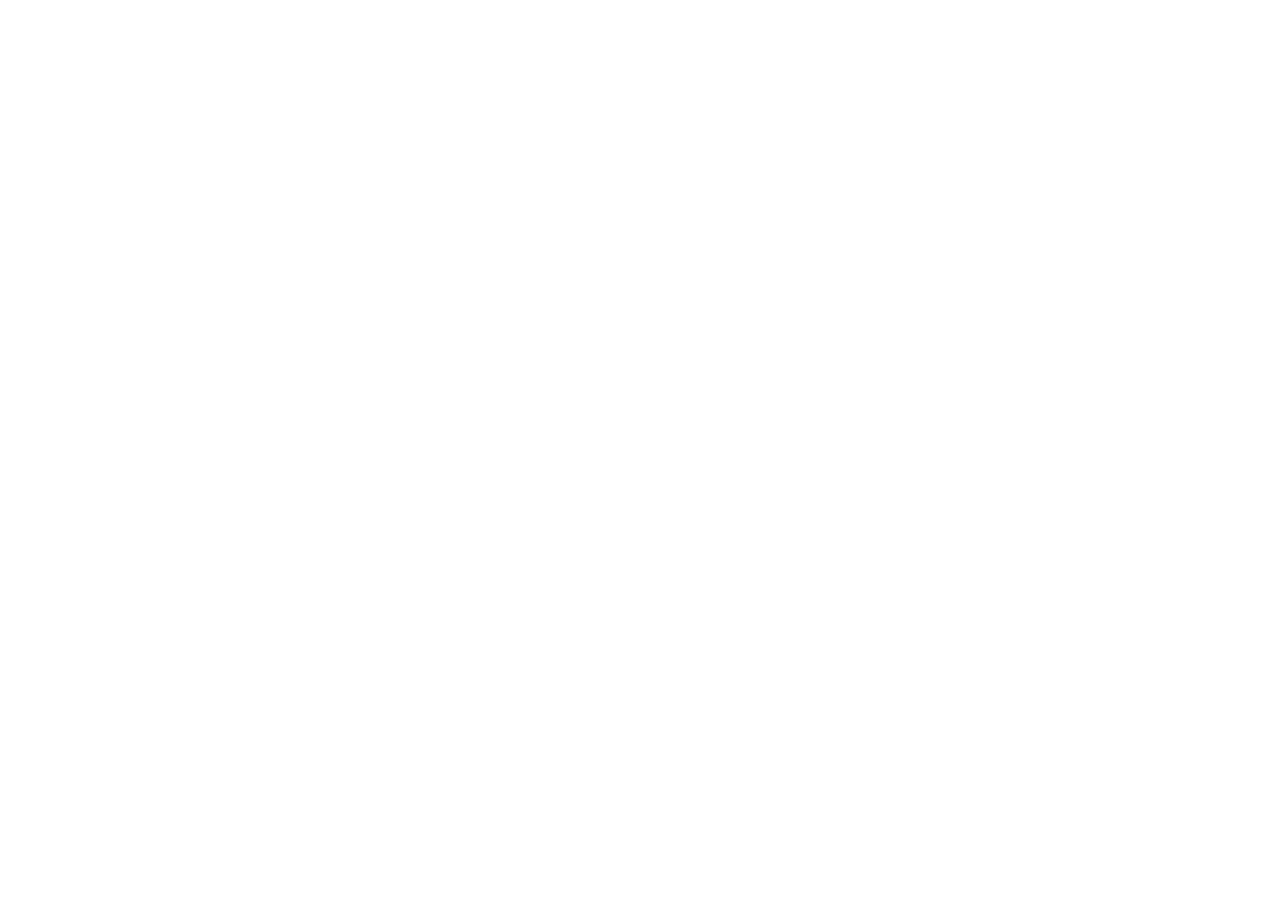
==== Author.html @ 97493639 "version-1st" ====
<!DOCTYPE html>
<html lang="en">
<head>
  <meta charset="UTF-8">
  <meta http-equiv="X-UA-Compatible" content="IE=edge">
  <meta name="viewport" content="width=device-width, initial-scale=1.0">
  <title>katen-Author</title>
  <link rel="icon" href="img/favicon-48x48.png">
  <!-- font awesome css -->
     <link rel="stylesheet" href="css/fontawesome.min.css">
  <!-- bootstrap css -->
     <link rel="stylesheet" href="css/bootstrap.min.css">
  <!-- main css-->
     <link rel="stylesheet" href="css/style.min.css">
</head>
<body>

  <!-- jquery js -->
     <script src="js/jquery-1.12.4.min.js"></script>
  <!-- bootstrap js -->
     <script src="js/bootstrap.bundle.min.js"></script>
  <!-- main js -->
     <script src="js/app.js"></script>
</body>
</html>
---- css/style.min.css ----
h1,h2,h3,h4,h5,h6,p,small,ol,ul,button{padding:0;margin:0}a{text-decoration:none}ul,ol{list-style-type:none}img{max-width:100%}/*# sourceMappingURL=style.min.css.map */
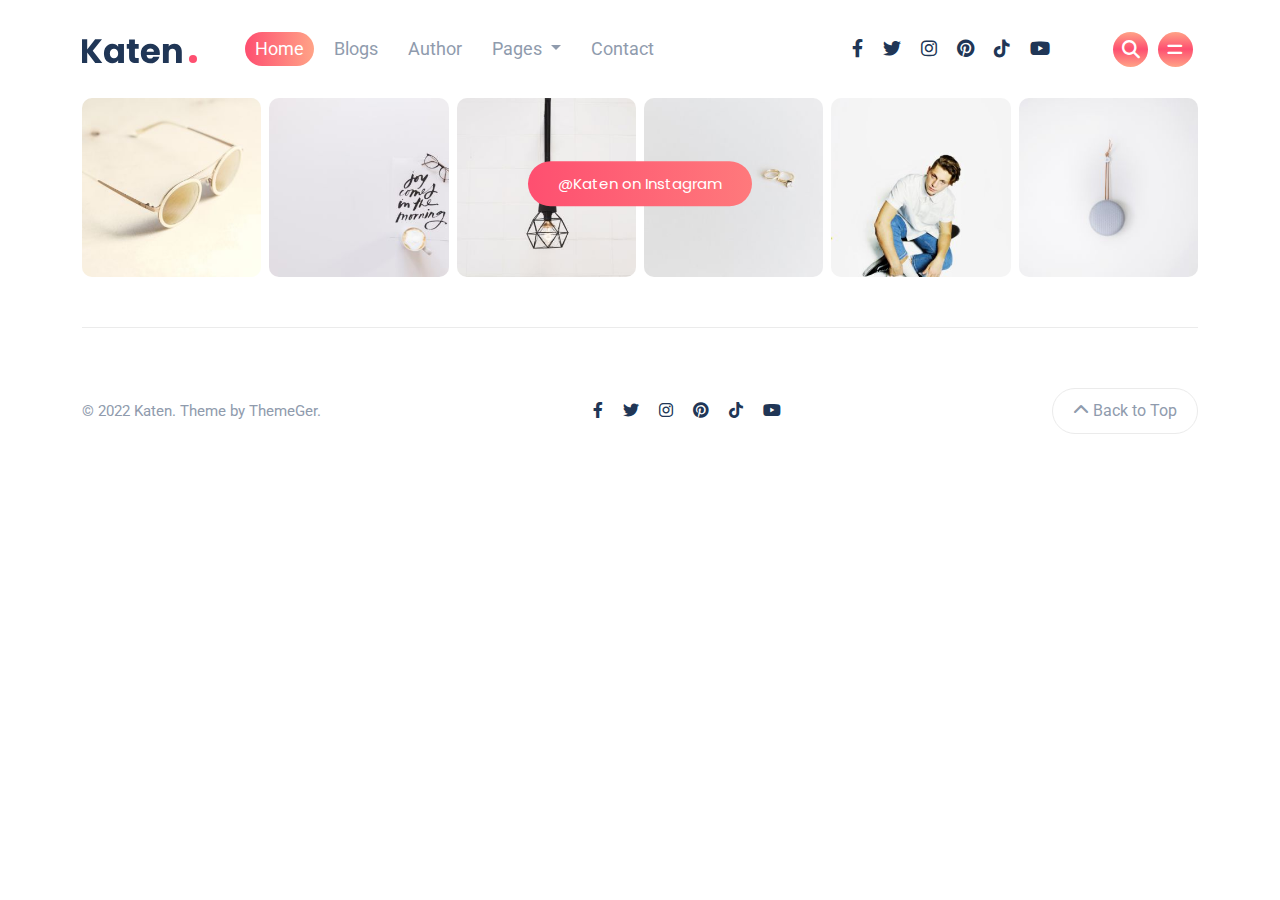
==== commit 30dce5a2: "nav" ====
--- a/Author.html
+++ b/Author.html
@@ -10,15 +10,226 @@
      <link rel="stylesheet" href="css/fontawesome.min.css">
   <!-- bootstrap css -->
      <link rel="stylesheet" href="css/bootstrap.min.css">
+     <!-- silck css -->
+     <link rel="stylesheet" href="css/slick.css">
   <!-- main css-->
      <link rel="stylesheet" href="css/style.min.css">
 </head>
 <body>
+   <!-- nav section start -->
+   <nav class="navbar navbar-expand-lg py-lg-4" id="nav">
+      <div class="container">
+        <a class="navbar-brand" href="index.html"><img src="img/logo.svg" alt=""></a>
+        <div class="collapse navbar-collapse d-lg-flex justify-content-lg-between align-items-center" id="MY_nav">
+          <div class=" d-lg-block d-none">
+            <ul class="navbar-nav px-4">
+               <li class="nav-item">
+                 <a class="nav-link active" aria-current="page" href="index.html">Home</a>
+               </li>
+               <li class="nav-item">
+                 <a class="nav-link" href="Post_Archive.html">Blogs</a>
+               </li>
+               <li class="nav-item">
+                 <a class="nav-link" href="Author.html">Author</a>
+               </li>
+               <li class="nav-item dropdown">
+                 <a class="nav-link dropdown-toggle" href="#" role="button" data-bs-toggle="dropdown" aria-expanded="false">
+                   Pages
+                 </a>
+                 <ul class="dropdown-menu">
+                   <li><a class="dropdown-item" href="Error.html">404-page</a></li>
+                   <li><a class="dropdown-item" href="Post_Details.html">blog-details</a></li>
+                 </ul>
+               </li>
+               <li class="nav-item">
+                  <a class="nav-link" href="Contact.html">Contact</a>
+                </li>
+             </ul>
+          </div>
+          <div class="social_icon d-lg-block d-none">
+            <ul class="navbar-nav">
+               <li class="nav-item">
+                 <a class="nav-link" aria-current="page" href="#"><i class="fa-brands fa-facebook-f"></i></a>
+               </li>
+                <li class="nav-item">
+                  <a class="nav-link" aria-current="page" href="#"><i class="fa-brands fa-twitter"></i></a>
+                </li>
+                <li class="nav-item">
+                  <a class="nav-link" aria-current="page" href="#"><i class="fa-brands fa-instagram"></i></a>
+                </li>
+                <li class="nav-item">
+                  <a class="nav-link" aria-current="page" href="#"><i class="fa-brands fa-pinterest"></i></a>
+                </li>
+                <li class="nav-item">
+                  <a class="nav-link" aria-current="page" href="#"><i class="fa-brands fa-tiktok"></i></a>
+                </li>
+                <li class="nav-item">
+                  <a class="nav-link" aria-current="page" href="#"><i class="fa-brands fa-youtube"></i></a>
+                </li>
+             </ul>
+          </div>
+        </div>
+        <div class="navbar-nav nav_last ms-5">
+         <ul class="d-flex">
+            <li class="nav-item">
+              <button id="search_btn">
+                <i class="fa-solid fa-magnifying-glass"></i>
+              </button>
+              <div id="Search" class="Search h-100">
+                <div class="position-relative d-flex flex-wrap justify-content-center align-items-lg-center h-100">
+                  <div class="Search_bar">
+                    <h4 class="text-center">Press ESC to close</h4>
+                    <form action="#" class="row">
+                      <input type="search" class="col-sm-10" placeholder="Search and press enter ..." />
+                      <button type="submit" class="col-sm-2">
+                        <i class="fa-solid fa-magnifying-glass"></i>
+                      </button>
+                    </form>
+                  </div>
+                  <div class="cancel_btn position-absolute">
+                    <button id="search_cancel_btn"><i class="fa-solid fa-xmark"></i></button>
+                  </div>
+                </div>
+              </div>
+            </li>
+            <li class="nav-item">
+               <button id="nav_btn"><i class="fa-solid fa-equals"></i>
+              </button>
+            </li>
+          </ul>
+        </div>
+      </div>
+    </nav>
+    <div class="side_nav" id="side_nav">
+      <div class="btn_container">
+        <div class="btn">
+          <button id="cancel_btn">
+            <i class="fa-solid fa-xmark"></i>
+          </button>
+        </div>
+      </div>
+      <div class="img">
+        <img src="img/logo.svg" alt="">
+      </div>
+      <div class="side_menu">
+        <ul class="navbar-nav list-group list-group-flush">
+          <li class="list-group-item nav-item">
+            <a class="nav-link active" aria-current="page" href="index.html">Home</a>
+          </li>
+          <li class="list-group-item nav-item">
+            <a class="nav-link" href="Post_Archive.html">Blogs</a>
+          </li>
+          <li class="list-group-item nav-item">
+            <a class="nav-link" href="Author.html">Author</a>
+          </li>
+          <li class="list-group-item nav-item" >
+            <a class="nav-link  dropdown-toggle" href="#">
+              Pages
+            </a>
+            <ul class="list-group list-group-flush innar_menu">
+              <li class="list-group-item"><a href="Error.html">404-page</a></li>
+              <li class="list-group-item"><a href="Post_Details.html">blog-details</a></li>
+            </ul>
+          </li>
+          <li class="list-group-item nav-item">
+             <a class="nav-link" href="Contact.html">Contact</a>
+           </li>
+           <li class="list-group-item">
+          </li>
+        </ul>
+      </div>
+      <div class="social_icon">
+        <ul class="d-flex">
+           <li>
+             <a href="#"><i class="fa-brands fa-facebook-f"></i></a>
+           </li>
+            <li>
+              <a href="#"><i class="fa-brands fa-twitter"></i></a>
+            </li>
+            <li>
+              <a href="#"><i class="fa-brands fa-instagram"></i></a>
+            </li>
+            <li>
+              <a href="#"><i class="fa-brands fa-pinterest"></i></a>
+            </li>
+            <li>
+              <a href="#"><i class="fa-brands fa-tiktok"></i></a>
+            </li>
+            <li>
+              <a href="#"><i class="fa-brands fa-youtube"></i></a>
+            </li>
+         </ul>
+      </div>
+    </div> 
+     <!-- nav section end  -->
+
+
+
+
+     <!-- footer section start -->
+     <footer class="container">
+      <div class="footer_imgs">
+        <div class="row g-2">
+          <div class="col-md-2 col-sm-4 col-6 imgs">
+            <img src="img/footer-img-1.jpg" alt="">
+          </div>
+          <div class="col-md-2 col-sm-4 col-6 imgs">
+            <img src="img/footer-img-2.jpg" alt="">
+          </div>
+          <div class="col-md-2 col-sm-4 col-6 imgs">
+            <img src="img/footer-img-3.jpg" alt="">
+          </div>
+          <div class="col-md-2 col-sm-4 col-6 imgs">
+            <img src="img/footer-img-4.jpg" alt="">
+          </div>
+          <div class="col-md-2 col-sm-4 col-6 imgs">
+            <img src="img/footer-img-5.jpg" alt="">
+          </div>
+          <div class="col-md-2 col-sm-4 col-6 imgs">
+            <img src="img/footer-img-6.jpg" alt="">
+          </div>
+        </div>
+        <div class="footer_text">
+          <a href="#">@Katen on Instagram</a>
+        </div>
+      </div>
+      <div class="last_footer">
+        <div class="d-flex flex-wrap justify-content-between align-items-center">
+          <p>© 2022 Katen. Theme by ThemeGer.</p>
+          <ul class="d-flex social_icon">
+            <li>
+              <a href="#"><i class="fa-brands fa-facebook-f"></i></a>
+            </li>
+             <li>
+               <a href="#"><i class="fa-brands fa-twitter"></i></a>
+             </li>
+             <li>
+               <a href="#"><i class="fa-brands fa-instagram"></i></a>
+             </li>
+             <li>
+               <a href="#"><i class="fa-brands fa-pinterest"></i></a>
+             </li>
+             <li>
+               <a href="#"><i class="fa-brands fa-tiktok"></i></a>
+             </li>
+             <li>
+               <a href="#"><i class="fa-brands fa-youtube"></i></a>
+             </li>
+          </ul>
+          <button id="back_to_top">
+            <i class="fa-solid fa-chevron-up"></i>  Back to Top
+          </button>
+        </div>
+      </div>
+    </footer> 
+ <!-- footer section end  -->
 
   <!-- jquery js -->
      <script src="js/jquery-1.12.4.min.js"></script>
   <!-- bootstrap js -->
      <script src="js/bootstrap.bundle.min.js"></script>
+     <!-- slick js -->
+     <script src="js/slick.min.js"></script>
   <!-- main js -->
      <script src="js/app.js"></script>
 </body>
--- a/css/style.min.css
+++ b/css/style.min.css
@@ -1 +1 @@
-h1,h2,h3,h4,h5,h6,p,small,ol,ul,button{padding:0;margin:0}a{text-decoration:none}ul,ol{list-style-type:none}img{max-width:100%}/*# sourceMappingURL=style.min.css.map */+@import"https://fonts.googleapis.com/css2?family=Poppins:wght@400;700&family=Roboto&display=swap";#side_sec .side_sec-5 .card_container .my_card .main_img .title .link,#latest_posts .post_container .my_card .main_img .title .link,#inspiration .inspiration_slider .inner .img .text .link,#trending .trending_container .my_card .main_img .title .link,#editor .editor_container .my_card .main_img .title .link,#banner .side_inner .btns button.active,#banner .side_inner .btns button,#banner .inner .img .text .link,footer .footer_imgs .footer_text a{color:#fff;font-family:"Poppins",sans-serif;font-size:15px;display:inline-block;line-height:25.5px;border-radius:50px;padding:10px 30px;background:-webkit-gradient(linear, left top, right top, from(#fe4f70), to(#ffa387));background:linear-gradient(to right, #fe4f70 0%, #ffa387 100%);background-size:200% auto;text-align:center;width:-webkit-fit-content;width:-moz-fit-content;width:fit-content;-webkit-transition:.5s;transition:.5s}#side_sec .side_sec-5 .card_container .my_card .main_img .title .link:hover,#latest_posts .post_container .my_card .main_img .title .link:hover,#inspiration .inspiration_slider .inner .img .text .link:hover,#trending .trending_container .my_card .main_img .title .link:hover,#editor .editor_container .my_card .main_img .title .link:hover,#banner .side_inner .btns button:hover,#banner .inner .img .text .link:hover,footer .footer_imgs .footer_text a:hover{background-size:100% auto}#side_sec .side_sec-5 .card_container .my_card h2 a,#side_sec .side_sec-5 .card_container .my_card .info .aythor a,#side_sec .side_sec-3 ul li p a,#side_sec .side_sec-2 .blog_info .blog_container .text h3,#side_sec .side_sec-1 .social_icon ul li a,#latest_posts .post_container .btn,#latest_posts .post_container .my_card .icons i,#latest_posts .post_container .my_card h2 a,#latest_posts .post_container .my_card .info .aythor a,#inspiration .inspiration_slider .inner .img .text p a,#inspiration .inspiration_slider .inner .img .text .main a,#trending .trending_container .blog_info .blog_container .text h3,#trending .trending_container .my_card h2 a,#trending .trending_container .my_card .info .aythor a,#editor .editor_container .blog_info .blog_container .text h3,#editor .editor_container .my_card h2 a,#editor .editor_container .my_card .info .aythor a,#banner .side_inner .blog_info .blog_container .text h3,#banner .inner .img .text p a,#banner .inner .img .text .main a,footer .last_footer button,footer .last_footer .social_icon li a{-webkit-transition:.5s;transition:.5s}#side_sec .side_sec-5 .card_container .my_card h2 a:hover,#side_sec .side_sec-5 .card_container .my_card .info .aythor a:hover,#side_sec .side_sec-3 ul li p a:hover,#side_sec .side_sec-2 .blog_info .blog_container .text h3:hover,#side_sec .side_sec-1 .social_icon ul li a:hover,#latest_posts .post_container .btn:hover,#latest_posts .post_container .my_card .icons i:hover,#latest_posts .post_container .my_card h2 a:hover,#latest_posts .post_container .my_card .info .aythor a:hover,#inspiration .inspiration_slider .inner .img .text p a:hover,#inspiration .inspiration_slider .inner .img .text .main a:hover,#trending .trending_container .blog_info .blog_container .text h3:hover,#trending .trending_container .my_card h2 a:hover,#trending .trending_container .my_card .info .aythor a:hover,#editor .editor_container .blog_info .blog_container .text h3:hover,#editor .editor_container .my_card h2 a:hover,#editor .editor_container .my_card .info .aythor a:hover,#banner .side_inner .blog_info .blog_container .text h3:hover,#banner .inner .img .text p a:hover,#banner .inner .img .text .main a:hover,footer .last_footer button:hover,footer .last_footer .social_icon li a:hover{color:#fe4f70}#side_sec .side_sec-5 .card_container .my_card .main_img .img_container,#side_sec .side_sec-2 .blog_info .blog_container .img,#latest_posts .post_container .my_card .main_img .img_container,#inspiration .inspiration_slider .inner .img,#trending .trending_container .blog_info .blog_container .img,#trending .trending_container .my_card .main_img .img_container,#editor .editor_container .blog_info .blog_container .img,#editor .editor_container .my_card .main_img .img_container,#banner .side_inner .blog_info .blog_container .img,#banner .inner .img{overflow:hidden;-webkit-transition:.5s;transition:.5s}#side_sec .side_sec-5 .card_container .my_card .main_img .img_container:hover img,#side_sec .side_sec-2 .blog_info .blog_container .img:hover img,#latest_posts .post_container .my_card .main_img .img_container:hover img,#inspiration .inspiration_slider .inner .img:hover img,#trending .trending_container .blog_info .blog_container .img:hover img,#trending .trending_container .my_card .main_img .img_container:hover img,#editor .editor_container .blog_info .blog_container .img:hover img,#editor .editor_container .my_card .main_img .img_container:hover img,#banner .side_inner .blog_info .blog_container .img:hover img,#banner .inner .img:hover img{-webkit-transform:scale(1.1);transform:scale(1.1);-webkit-transition:.5s;transition:.5s}#side_sec .side_sec-6 .header h3,#side_sec .side_sec-5 .header h3,#side_sec .side_sec-4 .header h3,#side_sec .side_sec-3 .header h3,#side_sec .side_sec-2 .header h3{display:inline-block;padding-bottom:3px;margin-bottom:30px;font-weight:700;font-size:20px;line-height:28px;position:relative}#side_sec .side_sec-6 .header h3::before,#side_sec .side_sec-5 .header h3::before,#side_sec .side_sec-4 .header h3::before,#side_sec .side_sec-3 .header h3::before,#side_sec .side_sec-2 .header h3::before{content:"";position:absolute;bottom:0;right:0;left:0;width:33.33%;background:#fe4f70;height:2px}#side_sec .side_sec-6 .header h3::before,#side_sec .side_sec-5 .header h3::before,#side_sec .side_sec-4 .header h3::before,#side_sec .side_sec-3 .header h3::before,#side_sec .side_sec-2 .header h3::before{left:50%;-webkit-transform:translateX(-50%);transform:translateX(-50%)}h1,h2,h3,h4,h5,h6,p,small,ol,ul,button{padding:0;margin:0}body{font-family:"Roboto",sans-serif}h1,h2,h3,h4,h5,h6,a{font-family:"Poppins",sans-serif;color:#203656}a{display:inline-block}button{border:none;background:none}a{text-decoration:none}ul,ol{list-style-type:none}img{max-width:100%}.border_box{border:1px solid #ebebeb;border-radius:10px;padding:20px}nav.nav_active{position:fixed;top:0;left:0;right:0;background:#fff;border-bottom:1px solid #ebebeb;z-index:3;-webkit-animation-name:menufix;animation-name:menufix;-webkit-animation-duration:1s;animation-duration:1s}@-webkit-keyframes menufix{from{top:-100px}to{top:0}}@keyframes menufix{from{top:-100px}to{top:0}}nav #MY_nav ul li a{color:#8f9bad;font-size:18px;line-height:30px;padding:2px 10px;margin:0 5px;font-family:"Roboto",sans-serif;-webkit-transition:.5s;transition:.5s}nav #MY_nav ul li a:hover{color:#203656}nav #MY_nav ul li a.active{color:#fff;background:-webkit-gradient(linear, left top, right top, from(#fe4f70), to(#ffa387));background:linear-gradient(to right, #fe4f70 0%, #ffa387 100%);border-radius:20px}nav #MY_nav .social_icon ul li a{color:#203656;padding:0;margin:10px;-webkit-transition:.5s;transition:.5s}nav #MY_nav .social_icon ul li a:hover{color:#fe4f70}nav .nav_last ul li button i{color:#fff;background:-webkit-gradient(linear, left bottom, left top, from(#ffa387), color-stop(51%, #fe4f70), to(#ffa387));background:linear-gradient(to top, #ffa387 0%, #fe4f70 51%, #ffa387 100%);font-size:18px;margin:0 5px;width:35px;height:35px;border-radius:50%;text-align:center;line-height:35px;-webkit-transition:5s;transition:5s}nav .nav_last ul li button i:hover{background:-webkit-gradient(linear, left bottom, left top, from(#fe4f70), color-stop(51%, #ffa387), to(#fe4f70));background:linear-gradient(to top, #fe4f70 0%, #ffa387 51%, #fe4f70 100%)}nav .nav_last ul li #Search{z-index:0;-webkit-transform:scale(0);transform:scale(0);position:fixed;inset:0;background:#fff}nav .nav_last ul li #Search.active{z-index:9;-webkit-transition:.3s;transition:.3s;-webkit-transform:scale(1);transform:scale(1)}nav .nav_last ul li #Search .Search_bar{width:40%}nav .nav_last ul li #Search .Search_bar h4{font-weight:700;font-size:28px;line-height:39.2px;margin-bottom:15px}nav .nav_last ul li #Search .Search_bar form input{color:#8f9bad;border:1px solid #ebebeb;border-radius:50px;padding:8px 24px;font-size:15px}nav .nav_last ul li #Search .Search_bar form input:focus{outline:0;border-color:#fe4f70}nav .nav_last ul li #Search .Search_bar form button i{height:100%;line-height:100%;border-radius:50px;padding:10px 30px;margin:0;background:-webkit-gradient(linear, left top, right top, from(#fe4f70), to(#ffa387));background:linear-gradient(to right, #fe4f70 0%, #ffa387 100%);background-size:200% auto;text-align:center;width:-webkit-fit-content;width:-moz-fit-content;width:fit-content;-webkit-transition:.5s;transition:.5s}nav .nav_last ul li #Search .Search_bar form button i:hover{background-size:100% auto}nav .nav_last ul li #Search .cancel_btn{top:15px;right:15px}nav .nav_last ul li #Search .cancel_btn #search_cancel_btn i{color:#142030;background:none;font-size:20px}.side_nav{z-index:4;overflow-y:scroll;position:fixed;width:30vw;right:0;top:0;bottom:0;background:#fff;border-left:1px solid #ebebeb;padding:30px;margin-right:-100px;-webkit-transform:scale(0);transform:scale(0);-webkit-transform-origin:right;transform-origin:right;opacity:0;visibility:hidden}.side_nav.active{margin-right:0;-webkit-transform:scale(1);transform:scale(1);opacity:1;visibility:visible}.side_nav .btn_container{position:relative}.side_nav .btn_container .btn{position:absolute;right:0;top:0}.side_nav .img,.side_nav ul{padding-top:60px}.side_nav .side_menu ul li{-webkit-transition:.5s;transition:.5s}.side_nav .side_menu ul li .innar_menu{padding-top:0;-webkit-transform:scale(0);transform:scale(0);-webkit-transform-origin:top left;transform-origin:top left;height:0;-webkit-transition:.5s;transition:.5s}.side_nav .side_menu ul li:hover .innar_menu{height:100%;-webkit-transform:scale(1);transform:scale(1)}.side_nav ul{padding-top:70px}.side_nav ul li a{color:#203656;padding-right:10px;-webkit-transition:.5s;transition:.5s}.side_nav ul li a:hover{color:#fe4f70}footer .footer_imgs{margin-bottom:50px;position:relative}footer .footer_imgs img{width:100%;border-radius:10px}footer .footer_imgs .footer_text{position:absolute;top:50%;-webkit-transform:translateY(-50%) translateX(-50%);transform:translateY(-50%) translateX(-50%);left:50%}footer .last_footer{border-top:1px solid #ebebeb;padding-top:30px}footer .last_footer .social_icon,footer .last_footer p,footer .last_footer button{margin:30px 0}footer .last_footer p{color:#8f9bad;font-size:15px;line-height:25.5px}footer .last_footer .social_icon li{padding:0 10px}footer .last_footer .social_icon li a{color:#203656}footer .last_footer button{color:#8f9bad;border:1px solid #ebebeb;padding:10px 20px;border-radius:50px}footer .last_footer button:hover{border-color:#fe4f70}#banner .inner{border-radius:10px;-webkit-box-shadow:0 8px 20px rgba(32,54,86,.3);box-shadow:0 8px 20px rgba(32,54,86,.3)}#banner .inner .img{position:relative;border-radius:10px}#banner .inner .img::after{content:"";position:absolute;inset:0;background:#203656;opacity:.6}#banner .inner .img img{width:100%;height:100%;-webkit-transition:.5s;transition:.5s}#banner .inner .img .text{position:absolute;left:30px;bottom:30px;z-index:2}#banner .inner .img .text .link{padding:2px 7px;font-size:13px;margin-bottom:20px}#banner .inner .img .text .main a{color:#fff;font-size:32px;line-height:44.8px;font-weight:700;margin-bottom:30px}#banner .inner .img .text p{margin-bottom:15px}#banner .inner .img .text p a,#banner .inner .img .text p span{color:#fff;opacity:60%;font-family:"Poppins",sans-serif;font-size:14px;line-height:23.8px}#banner .inner .img .text p a{padding-right:15px;position:relative}#banner .inner .img .text p a::after{content:"";position:absolute;right:-5px;top:50%;-webkit-transform:translateY(-50%);transform:translateY(-50%);background:rgba(255,255,255,.6);height:5px;width:5px;border-radius:50%}#banner .inner .img .text p span{padding-left:15px}#banner .side_inner .btns{padding-bottom:20px}#banner .side_inner .btns button{background:none;color:#8f9bad;border:1px solid #ebebeb;margin:0 5px}#banner .side_inner .btns button.active{border:none;-webkit-transition:.5s;transition:.5s}#banner .side_inner .blog_info .blog_container{padding:15px 0}#banner .side_inner .blog_info .blog_container .img{border-radius:50%}#banner .side_inner .blog_info .blog_container .img img{width:100%;height:100%;cursor:pointer}#banner .side_inner .blog_info .blog_container .text{border-bottom:1px solid #ebebeb;padding:0 10px}#banner .side_inner .blog_info .blog_container .text h3{font-size:15px;font-weight:700;line-height:21px;cursor:pointer}#banner .side_inner .blog_info .blog_container .text p{color:#8f9bad;font-size:14px;line-height:23.8px;padding:5px 0}#banner .side_inner .blog_info .blog_container:last-child .text{border:none}#editor{padding:50px 0}#editor .header h3{display:inline-block;padding-bottom:3px;margin-bottom:30px;font-weight:700;font-size:24px;line-height:33.6px;position:relative}#editor .header h3::before{content:"";position:absolute;bottom:0;right:0;left:0;width:33.33%;background:#fe4f70;height:2px}#editor .editor_container .my_card{padding-right:30px}#editor .editor_container .my_card .main_img{border-radius:10px;position:relative}#editor .editor_container .my_card .main_img .img_container{border-radius:10px}#editor .editor_container .my_card .main_img .img_container img{cursor:pointer;border-radius:10px;width:100%;height:100%}#editor .editor_container .my_card .main_img .title{position:absolute;top:15px;left:15px}#editor .editor_container .my_card .main_img .title .link{padding:0 5px;font-size:13px}#editor .editor_container .my_card .main_img .icon{position:absolute;right:15px;bottom:0;-webkit-transform:translateY(50%);transform:translateY(50%)}#editor .editor_container .my_card .main_img .icon i{z-index:2;color:#fff;background:-webkit-gradient(linear, left top, right top, from(#fe4f70), to(#ffa387));background:linear-gradient(to right, #fe4f70 0%, #ffa387 100%);text-align:center;width:50px;height:50px;line-height:50px;border-radius:50%}#editor .editor_container .my_card .info{padding-top:20px;display:-webkit-box;display:-ms-flexbox;display:flex;-ms-flex-wrap:wrap;flex-wrap:wrap;-webkit-box-align:center;-ms-flex-align:center;align-items:center}#editor .editor_container .my_card .info .img{width:35px;height:35px}#editor .editor_container .my_card .info .img img{width:100%;height:100%;border-radius:50%}#editor .editor_container .my_card .info .aythor a,#editor .editor_container .my_card .info .date{color:#8f9bad;font-family:"Poppins",sans-serif;font-size:14px;line-height:23.8px}#editor .editor_container .my_card .info .aythor a{padding:0 10px;position:relative}#editor .editor_container .my_card .info .aythor a::after{content:"";position:absolute;right:-5px;top:50%;-webkit-transform:translateY(-50%);transform:translateY(-50%);background:#fe4f70;height:4px;width:4px;border-radius:50%}#editor .editor_container .my_card .info .date{padding-left:15px}#editor .editor_container .my_card h2{padding-top:15px}#editor .editor_container .my_card h2 a{font-size:20px;line-height:28px;font-weight:700}#editor .editor_container .my_card p{padding-top:15px;color:#8f9bad;font-size:15px;line-height:25.5px}#editor .editor_container .blog_info .blog_container{padding:15px 0}#editor .editor_container .blog_info .blog_container .img{border-radius:10px}#editor .editor_container .blog_info .blog_container .img img{width:100%;height:100%;cursor:pointer}#editor .editor_container .blog_info .blog_container .text{border-bottom:1px solid #ebebeb;padding:0 10px}#editor .editor_container .blog_info .blog_container .text h3{font-size:15px;font-weight:700;line-height:21px;cursor:pointer}#editor .editor_container .blog_info .blog_container .text p{color:#8f9bad;font-size:14px;line-height:23.8px;padding:5px 0}#editor .editor_container .blog_info .blog_container:last-child .text{border:none}#editor .ad_img{padding-top:50px;width:100%}#trending{padding-bottom:60px}#trending .header h3{display:inline-block;padding-bottom:3px;margin-bottom:30px;font-weight:700;font-size:24px;line-height:33.6px;position:relative}#trending .header h3::before{content:"";position:absolute;bottom:0;right:0;left:0;width:33.33%;background:#fe4f70;height:2px}#trending .trending_container .my_card{padding-right:30px;padding-right:0}#trending .trending_container .my_card .main_img{border-radius:10px;position:relative}#trending .trending_container .my_card .main_img .img_container{border-radius:10px}#trending .trending_container .my_card .main_img .img_container img{cursor:pointer;border-radius:10px;width:100%;height:100%}#trending .trending_container .my_card .main_img .title{position:absolute;top:15px;left:15px}#trending .trending_container .my_card .main_img .title .link{padding:0 5px;font-size:13px}#trending .trending_container .my_card .main_img .icon{position:absolute;right:15px;bottom:0;-webkit-transform:translateY(50%);transform:translateY(50%)}#trending .trending_container .my_card .main_img .icon i{z-index:2;color:#fff;background:-webkit-gradient(linear, left top, right top, from(#fe4f70), to(#ffa387));background:linear-gradient(to right, #fe4f70 0%, #ffa387 100%);text-align:center;width:50px;height:50px;line-height:50px;border-radius:50%}#trending .trending_container .my_card .info{padding-top:20px;display:-webkit-box;display:-ms-flexbox;display:flex;-ms-flex-wrap:wrap;flex-wrap:wrap;-webkit-box-align:center;-ms-flex-align:center;align-items:center}#trending .trending_container .my_card .info .img{width:35px;height:35px}#trending .trending_container .my_card .info .img img{width:100%;height:100%;border-radius:50%}#trending .trending_container .my_card .info .aythor a,#trending .trending_container .my_card .info .date{color:#8f9bad;font-family:"Poppins",sans-serif;font-size:14px;line-height:23.8px}#trending .trending_container .my_card .info .aythor a{padding:0 10px;position:relative}#trending .trending_container .my_card .info .aythor a::after{content:"";position:absolute;right:-5px;top:50%;-webkit-transform:translateY(-50%);transform:translateY(-50%);background:#fe4f70;height:4px;width:4px;border-radius:50%}#trending .trending_container .my_card .info .date{padding-left:15px}#trending .trending_container .my_card h2{padding-top:15px}#trending .trending_container .my_card h2 a{font-size:20px;line-height:28px;font-weight:700}#trending .trending_container .my_card p{padding-top:15px;color:#8f9bad;font-size:15px;line-height:25.5px}#trending .trending_container .blog_info .blog_container{padding:15px 0;margin-top:20px;border-top:1px solid #ebebeb}#trending .trending_container .blog_info .blog_container .img{border-radius:10px}#trending .trending_container .blog_info .blog_container .img img{width:100%;height:100%;cursor:pointer}#trending .trending_container .blog_info .blog_container .text{border-bottom:1px solid #ebebeb;padding:0 10px}#trending .trending_container .blog_info .blog_container .text h3{font-size:15px;font-weight:700;line-height:21px;cursor:pointer}#trending .trending_container .blog_info .blog_container .text p{color:#8f9bad;font-size:14px;line-height:23.8px;padding:5px 0}#trending .trending_container .blog_info .blog_container:last-child .text{border:none}#trending .trending_container .blog_info .blog_container .text{border:none}#inspiration .header h3{display:inline-block;padding-bottom:3px;margin-bottom:30px;font-weight:700;font-size:24px;line-height:33.6px;position:relative}#inspiration .header h3::before{content:"";position:absolute;bottom:0;right:0;left:0;width:33.33%;background:#fe4f70;height:2px}#inspiration .inspiration_slider .blog_img_arrow{cursor:pointer;position:absolute;top:-60px;right:30px;color:#8f9bad;width:35px;height:35px;line-height:35px;text-align:center;border:1px solid #ebebeb;border-radius:50%;-webkit-transition:.5s;transition:.5s}#inspiration .inspiration_slider .blog_img_arrow:hover{color:#fe4f70;border-color:#fe4f70}#inspiration .inspiration_slider .blog_img_arrow.fa-chevron-left{right:70px}#inspiration .inspiration_slider .inner{border-radius:10px;padding:0 15px}#inspiration .inspiration_slider .inner .img{position:relative;border-radius:10px}#inspiration .inspiration_slider .inner .img::after{content:"";position:absolute;inset:0;background:#203656;opacity:.6}#inspiration .inspiration_slider .inner .img img{width:100%;height:100%;-webkit-transition:.5s;transition:.5s}#inspiration .inspiration_slider .inner .img .text{position:absolute;left:30px;bottom:30px;z-index:2}#inspiration .inspiration_slider .inner .img .text .link{padding:2px 7px;font-size:13px;margin-bottom:20px}#inspiration .inspiration_slider .inner .img .text .main a{color:#fff;font-size:32px;line-height:44.8px;font-weight:700;margin-bottom:30px}#inspiration .inspiration_slider .inner .img .text p{margin-bottom:15px}#inspiration .inspiration_slider .inner .img .text p a,#inspiration .inspiration_slider .inner .img .text p span{color:#fff;opacity:60%;font-family:"Poppins",sans-serif;font-size:14px;line-height:23.8px}#inspiration .inspiration_slider .inner .img .text p a{padding-right:15px;position:relative}#inspiration .inspiration_slider .inner .img .text p a::after{content:"";position:absolute;right:-5px;top:50%;-webkit-transform:translateY(-50%);transform:translateY(-50%);background:rgba(255,255,255,.6);height:5px;width:5px;border-radius:50%}#inspiration .inspiration_slider .inner .img .text p span{padding-left:15px}#inspiration .inspiration_slider .inner .img .text .main a{font-size:22px;line-height:30.8px;margin-bottom:5px}#inspiration .inspiration_slider .inner .img .text .link{margin-bottom:10px}#inspiration .inspiration_slider .inner .img .text .text p{margin-bottom:0px}#latest_posts{padding:60px 0}#latest_posts .header h3{display:inline-block;padding-bottom:3px;margin-bottom:30px;font-weight:700;font-size:24px;line-height:33.6px;position:relative}#latest_posts .header h3::before{content:"";position:absolute;bottom:0;right:0;left:0;width:33.33%;background:#fe4f70;height:2px}#latest_posts .post_container .my_card{padding:15px 0;border-bottom:1px solid #ebebeb;padding-right:30px;padding-right:0}#latest_posts .post_container .my_card .main_img{border-radius:10px;position:relative}#latest_posts .post_container .my_card .main_img .img_container{border-radius:10px}#latest_posts .post_container .my_card .main_img .img_container img{cursor:pointer;border-radius:10px;width:100%;height:100%}#latest_posts .post_container .my_card .main_img .title{position:absolute;top:15px;left:15px}#latest_posts .post_container .my_card .main_img .title .link{padding:0 5px;font-size:13px}#latest_posts .post_container .my_card .main_img .icon{position:absolute;right:15px;bottom:0;-webkit-transform:translateY(50%);transform:translateY(50%)}#latest_posts .post_container .my_card .main_img .icon i{z-index:2;color:#fff;background:-webkit-gradient(linear, left top, right top, from(#fe4f70), to(#ffa387));background:linear-gradient(to right, #fe4f70 0%, #ffa387 100%);text-align:center;width:50px;height:50px;line-height:50px;border-radius:50%}#latest_posts .post_container .my_card .info{padding-top:20px;display:-webkit-box;display:-ms-flexbox;display:flex;-ms-flex-wrap:wrap;flex-wrap:wrap;-webkit-box-align:center;-ms-flex-align:center;align-items:center}#latest_posts .post_container .my_card .info .img{width:35px;height:35px}#latest_posts .post_container .my_card .info .img img{width:100%;height:100%;border-radius:50%}#latest_posts .post_container .my_card .info .aythor a,#latest_posts .post_container .my_card .info .date{color:#8f9bad;font-family:"Poppins",sans-serif;font-size:14px;line-height:23.8px}#latest_posts .post_container .my_card .info .aythor a{padding:0 10px;position:relative}#latest_posts .post_container .my_card .info .aythor a::after{content:"";position:absolute;right:-5px;top:50%;-webkit-transform:translateY(-50%);transform:translateY(-50%);background:#fe4f70;height:4px;width:4px;border-radius:50%}#latest_posts .post_container .my_card .info .date{padding-left:15px}#latest_posts .post_container .my_card h2{padding-top:15px}#latest_posts .post_container .my_card h2 a{font-size:20px;line-height:28px;font-weight:700}#latest_posts .post_container .my_card p{padding-top:15px;color:#8f9bad;font-size:15px;line-height:25.5px}#latest_posts .post_container .my_card .main_img .icon{top:10px;left:20px;-webkit-transform:none;transform:none;bottom:unset;right:unset}#latest_posts .post_container .my_card .main_img .icon i{width:35px;height:35px;line-height:35px}#latest_posts .post_container .my_card .info{padding-top:0}#latest_posts .post_container .my_card h2,#latest_posts .post_container .my_card p{padding-top:10px}#latest_posts .post_container .my_card .icons{padding-top:0px}#latest_posts .post_container .my_card .icons i{color:#8f9bad}#latest_posts .post_container .btn{padding:10px 20px;color:#8f9bad;border:1px solid #ebebeb;border-radius:50px;margin-top:25px}#latest_posts .post_container .btn:hover{border-color:#fe4f70}#side_sec .side_sec-1{margin-top:60px;background:url(../img/map-bg.png);background-position:center;background-repeat:no-repeat;background-size:80%}#side_sec .side_sec-1 img{padding:20px 0}#side_sec .side_sec-1 p{color:#8f9bad;padding-bottom:20px;font-size:15px;line-height:25.5px}#side_sec .side_sec-1 .social_icon{padding-bottom:20px}#side_sec .side_sec-1 .social_icon ul li{padding:0 10px}#side_sec .side_sec-2{margin-top:30px}#side_sec .side_sec-2 .blog_info .blog_container{padding:15px 0}#side_sec .side_sec-2 .blog_info .blog_container .img{border-radius:50%}#side_sec .side_sec-2 .blog_info .blog_container .img img{width:100%;height:100%;cursor:pointer}#side_sec .side_sec-2 .blog_info .blog_container .text{border-bottom:1px solid #ebebeb;padding:0 10px}#side_sec .side_sec-2 .blog_info .blog_container .text h3{font-size:15px;font-weight:700;line-height:21px;cursor:pointer}#side_sec .side_sec-2 .blog_info .blog_container .text p{color:#8f9bad;font-size:14px;line-height:23.8px;padding:5px 0}#side_sec .side_sec-2 .blog_info .blog_container:last-child .text{border:none}#side_sec .side_sec-3{margin-top:30px}#side_sec .side_sec-3 ul li{border-top:1px solid #ebebeb;padding:10px 0}#side_sec .side_sec-3 ul li p{font-size:15px;line-height:25.5px}#side_sec .side_sec-3 ul li p i{color:#fe4f70;padding-right:15px}#side_sec .side_sec-3 ul li p a{font-family:"Poppins",sans-serif;color:#203656}#side_sec .side_sec-3 ul li span{color:#8f9bad}#side_sec .side_sec-4{margin-top:30px}#side_sec .side_sec-4 form h4{font-family:"Poppins",sans-serif;font-size:15px;line-height:25.5px;padding-bottom:10px}#side_sec .side_sec-4 form input{font-size:14px;line-height:22.4px;border:1px solid #ebebeb;border-radius:50px;padding:10px}#side_sec .side_sec-4 form input::-webkit-input-placeholder{text-align:center}#side_sec .side_sec-4 form input::-moz-placeholder{text-align:center}#side_sec .side_sec-4 form input:-ms-input-placeholder{text-align:center}#side_sec .side_sec-4 form input::-ms-input-placeholder{text-align:center}#side_sec .side_sec-4 form input::placeholder{text-align:center}#side_sec .side_sec-4 form button{margin-top:10px;padding:10px 0;background:-webkit-gradient(linear, left top, right top, from(#fe4f70), to(#ffa387));background:linear-gradient(to right, #fe4f70 0%, #ffa387 100%);background-size:200% auto;border-radius:50px;font-size:15px;line-height:25.5px;color:#fff;font-family:"Poppins",sans-serif;-webkit-transition:.5s;transition:.5s}#side_sec .side_sec-4 form button:hover{background-size:100% auto}#side_sec .side_sec-4 p{margin-top:25px;color:#8f9bad;font-size:13px;line-height:22.1px}#side_sec .side_sec-4 p a{color:#fe4f70}#side_sec .side_sec-5{margin-top:30px}#side_sec .side_sec-5 .card_container{padding-bottom:50px}#side_sec .side_sec-5 .card_container .card_img_arrow{color:#8f9bad;position:absolute;bottom:15px;text-align:center;cursor:pointer;width:30px;height:30px;line-height:30px;border:1px solid #ebebeb;border-radius:50%;-webkit-transition:.5s;transition:.5s}#side_sec .side_sec-5 .card_container .card_img_arrow:hover{color:#fe4f70;border-color:#fe4f70}#side_sec .side_sec-5 .card_container .card_img_arrow.fa-chevron-left{right:51%}#side_sec .side_sec-5 .card_container .card_img_arrow.fa-chevron-right{left:51%}#side_sec .side_sec-5 .card_container .my_card{padding-right:30px;padding-right:0}#side_sec .side_sec-5 .card_container .my_card .main_img{border-radius:10px;position:relative}#side_sec .side_sec-5 .card_container .my_card .main_img .img_container{border-radius:10px}#side_sec .side_sec-5 .card_container .my_card .main_img .img_container img{cursor:pointer;border-radius:10px;width:100%;height:100%}#side_sec .side_sec-5 .card_container .my_card .main_img .title{position:absolute;top:15px;left:15px}#side_sec .side_sec-5 .card_container .my_card .main_img .title .link{padding:0 5px;font-size:13px}#side_sec .side_sec-5 .card_container .my_card .main_img .icon{position:absolute;right:15px;bottom:0;-webkit-transform:translateY(50%);transform:translateY(50%)}#side_sec .side_sec-5 .card_container .my_card .main_img .icon i{z-index:2;color:#fff;background:-webkit-gradient(linear, left top, right top, from(#fe4f70), to(#ffa387));background:linear-gradient(to right, #fe4f70 0%, #ffa387 100%);text-align:center;width:50px;height:50px;line-height:50px;border-radius:50%}#side_sec .side_sec-5 .card_container .my_card .info{padding-top:20px;display:-webkit-box;display:-ms-flexbox;display:flex;-ms-flex-wrap:wrap;flex-wrap:wrap;-webkit-box-align:center;-ms-flex-align:center;align-items:center}#side_sec .side_sec-5 .card_container .my_card .info .img{width:35px;height:35px}#side_sec .side_sec-5 .card_container .my_card .info .img img{width:100%;height:100%;border-radius:50%}#side_sec .side_sec-5 .card_container .my_card .info .aythor a,#side_sec .side_sec-5 .card_container .my_card .info .date{color:#8f9bad;font-family:"Poppins",sans-serif;font-size:14px;line-height:23.8px}#side_sec .side_sec-5 .card_container .my_card .info .aythor a{padding:0 10px;position:relative}#side_sec .side_sec-5 .card_container .my_card .info .aythor a::after{content:"";position:absolute;right:-5px;top:50%;-webkit-transform:translateY(-50%);transform:translateY(-50%);background:#fe4f70;height:4px;width:4px;border-radius:50%}#side_sec .side_sec-5 .card_container .my_card .info .date{padding-left:15px}#side_sec .side_sec-5 .card_container .my_card h2{padding-top:15px}#side_sec .side_sec-5 .card_container .my_card h2 a{font-size:20px;line-height:28px;font-weight:700}#side_sec .side_sec-5 .card_container .my_card p{padding-top:15px;color:#8f9bad;font-size:15px;line-height:25.5px}#side_sec .side_sec-5 .card_container .my_card .info{padding-top:5px}#side_sec .side_sec-5 .card_container .my_card .info .aythor a{padding-right:10px;padding-left:0}#side_sec .side_sec-6{margin-top:30px}#side_sec .side_sec-6 .links a{color:#8f9bad;display:inline-block;padding:2px 10px;margin-right:5px;margin-bottom:10px;border:1px solid #ebebeb;font-size:15px;line-height:25.5px;border-radius:50px}#side_sec .side_sec-6 .links a::before{content:"#"}@media(max-width: 991px){#banner .side_inner.border_box{margin-top:60px}#side_sec .side_sec-6{margin:60px 0}.side_nav{width:40vw}nav .nav_last ul li #Search .Search_bar{padding-top:70px}}@media(max-width: 767px){nav .nav_last ul li #Search .Search_bar h4{font-size:25px}.side_nav{width:50vw}#inspiration .inspiration_slider .inner .img .text{left:10px;bottom:10px}#inspiration .inspiration_slider .inner .img .text p span{padding-left:7px}#inspiration .inspiration_slider .inner .img .text .main a{font-size:20px;line-height:20.8px}#latest_posts .post_container .my_card .info{padding-top:15px}}@media(max-width: 575px){nav .nav_last ul li #Search .Search_bar{width:80%}nav .nav_last ul li #Search .Search_bar form button{margin:15px 0}.side_nav{width:90vw}#side_sec .side_sec-5 .card_container .my_card .main_img .title .link,#latest_posts .post_container .my_card .main_img .title .link,#inspiration .inspiration_slider .inner .img .text .link,#trending .trending_container .my_card .main_img .title .link,#editor .editor_container .my_card .main_img .title .link,#banner .side_inner .btns button.active,#banner .side_inner .btns button,#banner .inner .img .text .link,footer .footer_imgs .footer_text a{padding:6px 20px}#banner .inner .img .text{left:10px;bottom:10px}#banner .inner .img .text .main a{font-size:25px;line-height:26.8px;margin-bottom:0px}#banner .inner .img .text .link{padding:0px 7px;margin-bottom:8px}#banner .side_inner.border_box{margin-top:35px}#banner .side_inner .blog_info .blog_container .text h3{font-size:14px;line-height:19px}#editor .editor_container .my_card{padding-right:0}#side_sec .side_sec-1{margin-top:0px}#inspiration .inspiration_slider .inner .img .text .link,#editor .editor_container .my_card .main_img .title .link,#trending .trending_container .my_card .main_img .title .link,#side_sec .side_sec-5 .card_container .my_card .main_img .title .link{padding:0 5px}footer .last_footer .social_icon,footer .last_footer p,footer .last_footer button{margin:5px 0}}/*# sourceMappingURL=style.min.css.map */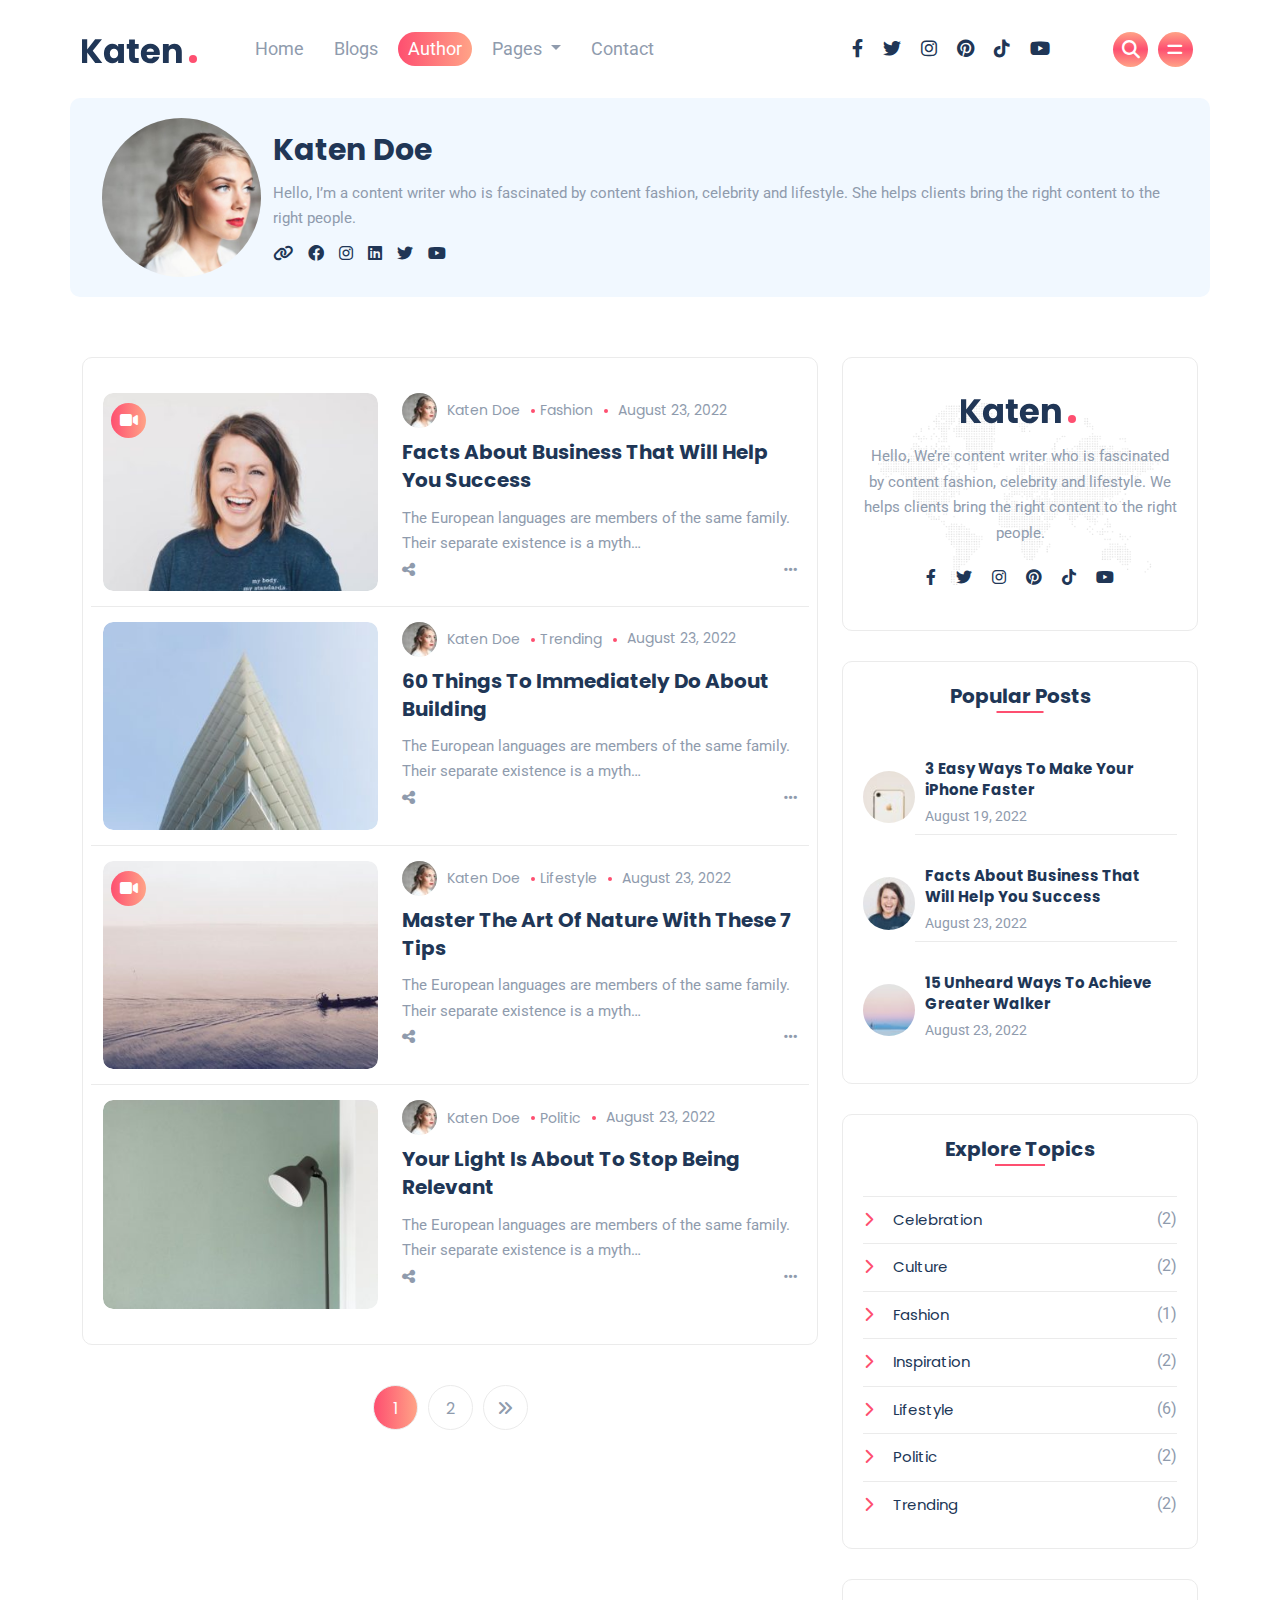
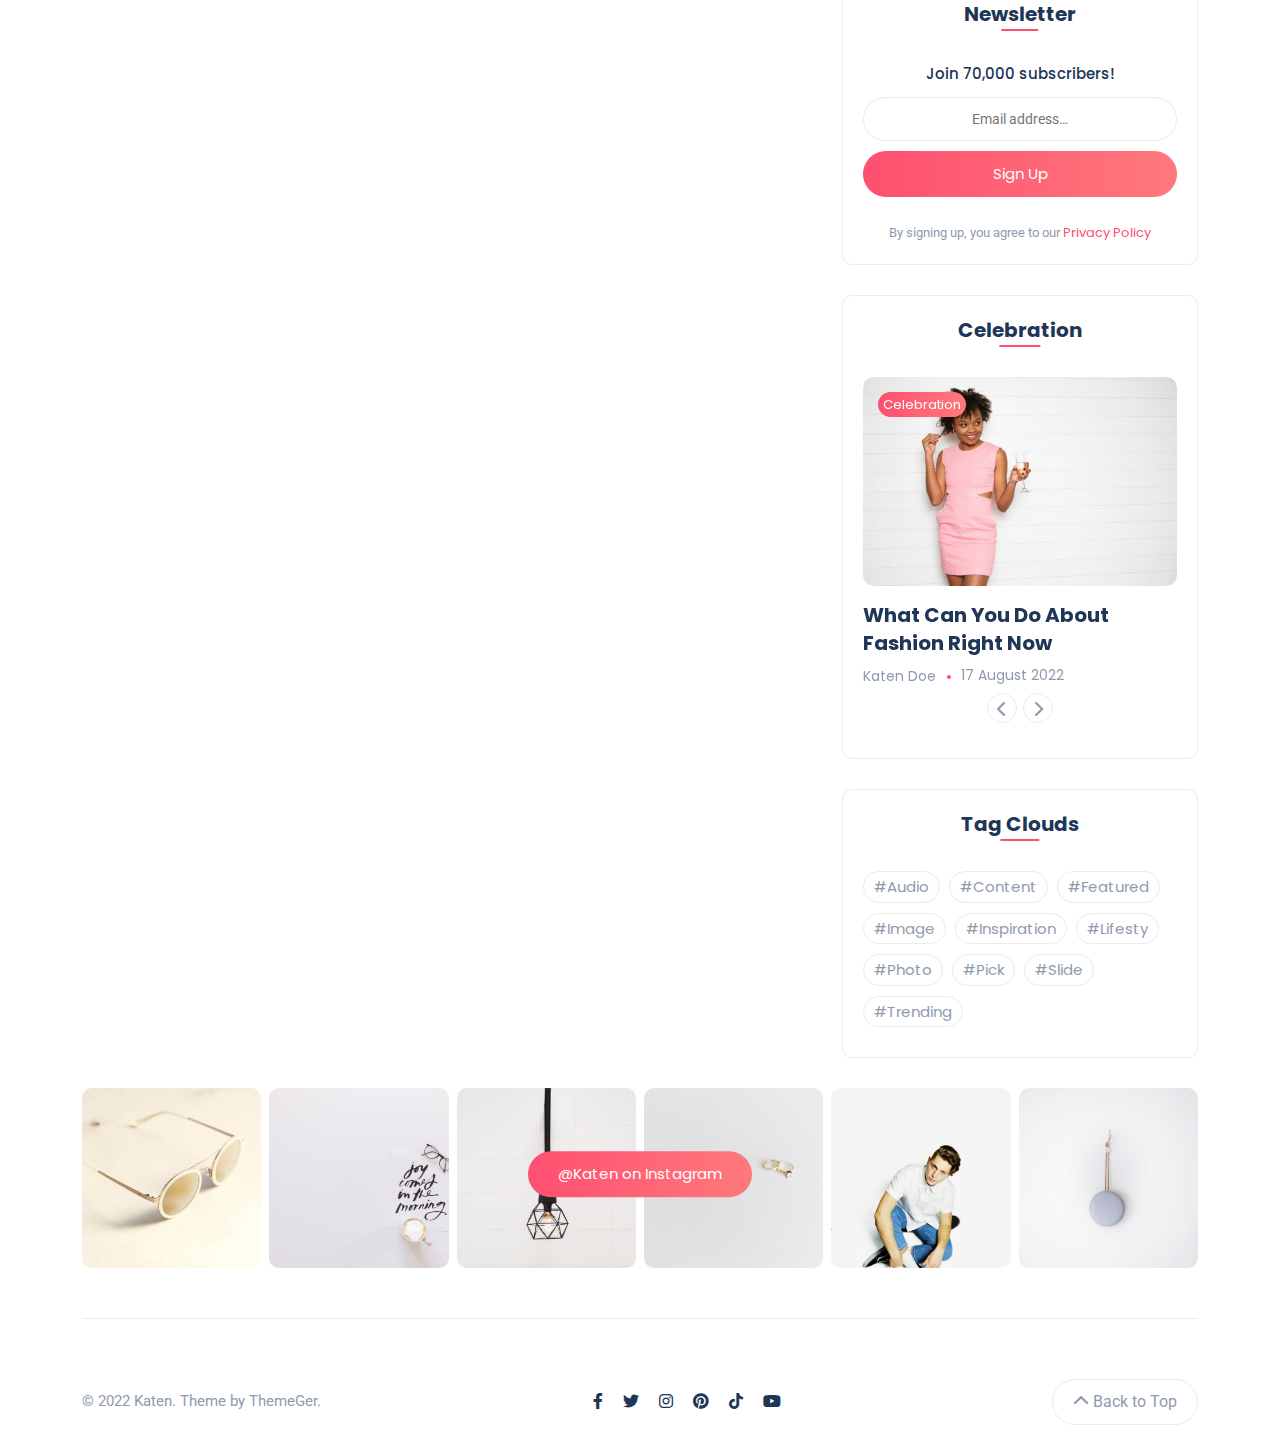
==== commit f806dab3: "nav" ====
--- a/Author.html
+++ b/Author.html
@@ -24,13 +24,13 @@
           <div class=" d-lg-block d-none">
             <ul class="navbar-nav px-4">
                <li class="nav-item">
-                 <a class="nav-link active" aria-current="page" href="index.html">Home</a>
+                 <a class="nav-link" aria-current="page" href="index.html">Home</a>
                </li>
                <li class="nav-item">
                  <a class="nav-link" href="Post_Archive.html">Blogs</a>
                </li>
                <li class="nav-item">
-                 <a class="nav-link" href="Author.html">Author</a>
+                 <a class="nav-link active" href="Author.html">Author</a>
                </li>
                <li class="nav-item dropdown">
                  <a class="nav-link dropdown-toggle" href="#" role="button" data-bs-toggle="dropdown" aria-expanded="false">
@@ -162,10 +162,383 @@
       </div>
     </div> 
      <!-- nav section end  -->
-
-
-
-
+<!-- banner section start -->
+<div id="banner" class="copy aythor container">
+  <div class="row align-items-center sub">
+    <div class="img_banner col-md-2 col-sm-4">
+      <img src="img/img_banner.jpg" alt="">
+    </div>
+    <div class="contant col-md-10 col-sm-8">
+      <h1>
+        Katen Doe
+      </h1>
+      <p>
+        Hello, I’m a content writer who is fascinated by content fashion, celebrity and lifestyle. She helps clients bring the right content to the right people.
+      </p>
+      <div class="social_icon">
+        <ul class="d-flex">
+          <li>
+            <a href="#"><i class="fa-solid fa-link"></i></a>
+          </li>
+           <li>
+             <a href="#"><i class="fa-brands fa-facebook"></i></a>
+           </li>
+            <li>
+              <a href="#"><i class="fa-brands fa-instagram"></i></a>
+            </li>
+            <li>
+              <a href="#"><i class="fa-brands fa-linkedin"></i></a>
+            </li>
+            <li>
+              <a href="#"><i class="fa-brands fa-twitter"></i></a>
+            </li>
+            <li>
+              <a href="#"><i class="fa-brands fa-youtube"></i></a>
+            </li>
+         </ul>
+      </div>
+    </div>
+  </div>
+ </div> 
+<!-- banner section end  -->
+<div class="container first-copy Second-copy" id="bolgs_news">
+<div class="row">
+  <div class="col-lg-8">
+    <!-- Latest Posts section start -->
+       <div id="latest_posts">
+        <div class="border_box post_container">
+          <div class="my_card row">
+            <div class="main_img col-md-5">
+              <div class="img_container">
+                <img src="img/trending-img.jpg" alt="">
+              </div>
+              <div class="icon">
+                <i class="fa-solid fa-video"></i>
+              </div>
+            </div>
+            <div class="col-md-7">
+              <ul class="info">
+                <li class="img">
+                  <img src="img/profile_img.jpg" alt="">
+                </li>
+                <li class="aythor"><a href="Author.html">Katen Doe</a></li>
+                <li class="aythor"><a href="Author.html">Fashion</a></li>
+                <li class="date">August 23, 2022</li>
+              </ul>
+              <h2>
+                <a href="Post_Details.html">Facts About Business That Will Help You Success</a>
+              </h2>
+              <p>The European languages are members of the same family. Their separate existence is a myth…</p>
+              <p class="d-flex justify-content-between icons">
+                <a href="#"><i class="fa-solid fa-share-nodes"></i></a>
+                <a href="#"><i class="fa-solid fa-ellipsis"></i></a>
+              </p>
+            </div>
+          </div>
+          <div class="my_card row">
+            <div class="main_img col-md-5">
+              <div class="img_container">
+                <img src="img/posts-img-1.jpg" alt="">
+              </div>
+            </div>
+            <div class="col-md-7">
+              <ul class="info">
+                <li class="img">
+                  <img src="img/profile_img.jpg" alt="">
+                </li>
+                <li class="aythor"><a href="Author.html">Katen Doe</a></li>
+                <li class="aythor"><a href="Author.html">Trending</a></li>
+                <li class="date">August 23, 2022</li>
+              </ul>
+              <h2>
+                <a href="Post_Details.html">60 Things To Immediately Do About Building</a>
+              </h2>
+              <p>The European languages are members of the same family. Their separate existence is a myth…</p>
+              <p class="d-flex justify-content-between icons">
+                <a href="#"><i class="fa-solid fa-share-nodes"></i></a>
+                <a href="#"><i class="fa-solid fa-ellipsis"></i></a>
+              </p>
+            </div>
+          </div>
+          <div class="my_card row">
+            <div class="main_img col-md-5">
+              <div class="img_container">
+                <img src="img/posts-img-2.jpg" alt="">
+              </div>
+              <div class="icon">
+                <i class="fa-solid fa-video"></i>
+              </div>
+            </div>
+            <div class="col-md-7">
+              <ul class="info">
+                <li class="img">
+                  <img src="img/profile_img.jpg" alt="">
+                </li>
+                <li class="aythor"><a href="Author.html">Katen Doe</a></li>
+                <li class="aythor"><a href="Author.html">Lifestyle</a></li>
+                <li class="date">August 23, 2022</li>
+              </ul>
+              <h2>
+                <a href="Post_Details.html">Master The Art Of Nature With These 7 Tips</a>
+              </h2>
+              <p>The European languages are members of the same family. Their separate existence is a myth…</p>
+              <p class="d-flex justify-content-between icons">
+                <a href="#"><i class="fa-solid fa-share-nodes"></i></a>
+                <a href="#"><i class="fa-solid fa-ellipsis"></i></a>
+              </p>
+            </div>
+          </div>
+          <div class="my_card row">
+            <div class="main_img col-md-5">
+              <div class="img_container">
+                <img src="img/posts-img-3.jpg" alt="">
+              </div>
+            </div>
+            <div class="col-md-7">
+              <ul class="info">
+                <li class="img">
+                  <img src="img/profile_img.jpg" alt="">
+                </li>
+                <li class="aythor"><a href="Author.html">Katen Doe</a></li>
+                <li class="aythor"><a href="Author.html">Politic</a></li>
+                <li class="date">August 23, 2022</li>
+              </ul>
+              <h2>
+                <a href="Post_Details.html">Your Light Is About To Stop Being Relevant</a>
+              </h2>
+              <p>The European languages are members of the same family. Their separate existence is a myth…</p>
+              <p class="d-flex justify-content-between icons">
+                <a href="#"><i class="fa-solid fa-share-nodes"></i></a>
+                <a href="#"><i class="fa-solid fa-ellipsis"></i></a>
+              </p>
+            </div>
+          </div>
+        </div>
+        <ul class="dots d-flex justify-content-center">
+          <li><a href="#" class="active">1</a></li>
+          <li><a href="#">2</a></li>
+          <li><a href="#"><i class="fa-solid fa-angles-right"></i></a></li>
+        </ul>
+       </div> 
+    <!-- Latest Posts section end  -->
+  </div>
+  <div class="col-lg-4" id="side_sec">
+    <div class="border_box side_sec-1">
+      <div class="text-center">
+        <img src="img/logo.svg" alt="">
+        <p>Hello, We’re content writer who is fascinated by content fashion, celebrity and lifestyle. We helps clients bring the right content to the right people.</p>
+        <div class="social_icon">
+          <ul class="d-flex justify-content-center">
+             <li>
+               <a href="#"><i class="fa-brands fa-facebook-f"></i></a>
+             </li>
+              <li>
+                <a href="#"><i class="fa-brands fa-twitter"></i></a>
+              </li>
+              <li>
+                <a href="#"><i class="fa-brands fa-instagram"></i></a>
+              </li>
+              <li>
+                <a href="#"><i class="fa-brands fa-pinterest"></i></a>
+              </li>
+              <li>
+                <a href="#"><i class="fa-brands fa-tiktok"></i></a>
+              </li>
+              <li>
+                <a href="#"><i class="fa-brands fa-youtube"></i></a>
+              </li>
+           </ul>
+        </div>
+      </div>
+    </div>
+    <div class="border_box side_sec-2">
+      <div class="header text-center">
+        <h3>
+          Popular Posts
+        </h3>
+      </div>
+      <div class=" blog_info">
+        <div class="blog_container row g-0 align-items-center">
+          <div class="col-2 img">
+            <img src="img/side-img.jpg" alt="">
+          </div>
+          <div class="col-10 text">
+            <h3>3 Easy Ways To Make Your iPhone Faster</h3>
+            <p>August 19, 2022</p>
+          </div>
+        </div>
+        <div class="blog_container row g-0 align-items-center">
+          <div class="col-2 img">
+            <img src="img/side-img-1.jpg" alt="">
+          </div>
+          <div class="col-10 text">
+            <h3>Facts About Business That Will Help You Success</h3>
+            <p>August 23, 2022</p>
+          </div>
+        </div>
+        <div class="blog_container row g-0 align-items-center">
+          <div class="col-2 img">
+            <img src="img/side-img-2.jpg" alt="">
+          </div>
+          <div class="col-10 text">
+            <h3>15 Unheard Ways To Achieve Greater Walker</h3>
+            <p>August 23, 2022</p>
+          </div>
+        </div>
+      </div>
+    </div>
+    <div class="border_box side_sec-3">
+      <div class="header text-center">
+        <h3>
+          Explore Topics
+        </h3>
+      </div>
+      <ul>
+        <li class="d-flex justify-content-between">
+          <p>
+            <i class="fa-solid fa-chevron-right"></i>
+          <a href="#">Celebration</a>
+          </p>
+          <span class="text-end">
+            (2)
+          </span>
+        </li>
+        <li class="d-flex justify-content-between">
+          <p>
+            <i class="fa-solid fa-chevron-right"></i>
+          <a href="#">Culture</a>
+          </p>
+          <span class="text-end">
+            (2)
+          </span>
+        </li>
+        <li class="d-flex justify-content-between">
+          <p>
+            <i class="fa-solid fa-chevron-right"></i>
+          <a href="#">Fashion</a>
+          </p>
+          <span class="text-end">
+            (1)
+          </span>
+        </li>
+        <li class="d-flex justify-content-between">
+          <p>
+            <i class="fa-solid fa-chevron-right"></i>
+          <a href="#">Inspiration</a>
+          </p>
+          <span class="text-end">
+            (2)
+          </span>
+        </li>
+        <li class="d-flex justify-content-between">
+          <p>
+            <i class="fa-solid fa-chevron-right"></i>
+          <a href="#">Lifestyle</a>
+          </p>
+          <span class="text-end">
+            (6)
+          </span>
+        </li>
+        <li class="d-flex justify-content-between">
+          <p>
+            <i class="fa-solid fa-chevron-right"></i>
+          <a href="#">Politic</a>
+          </p>
+          <span class="text-end">
+            (2)
+          </span>
+        </li>
+        <li class="d-flex justify-content-between">
+          <p>
+            <i class="fa-solid fa-chevron-right"></i>
+          <a href="#">Trending</a>
+          </p>
+          <span class="text-end">
+            (2)
+          </span>
+        </li>
+      </ul>
+    </div>
+    <div class="border_box side_sec-4">
+      <div class="header text-center">
+        <h3>
+          Newsletter
+        </h3>
+      </div>
+      <form action="" class="row g-0 text-center">
+        <h4 class="col-12">Join 70,000 subscribers!</h4>
+        <input class="col-12" type="email" required placeholder="Email address…">
+        <button class="col-12" type="submit">
+          Sign Up
+        </button>
+      </form>
+      <p class="col-12 text-center">By signing up, you agree to our <a href="#">Privacy Policy</a></p>
+    </div>
+    <div class="border_box side_sec-5">
+      <div class="header text-center">
+        <h3>
+          Celebration
+        </h3>
+      </div>
+      <div class="card_container">
+        <div class="my_card">
+          <div class="main_img">
+            <div class="img_container">
+              <img src="img/side-slide-img-1.jpg" alt="">
+            </div>
+            <div class="title">
+              <a href="#" class="link">Celebration</a>
+            </div>
+          </div>
+          <h2>
+            <a href="Post_Details.html">What Can You Do About Fashion Right Now</a>
+          </h2>
+          <ul class="info">
+            <li class="aythor"><a href="Author.html">Katen Doe</a></li>
+            <li class="date">17 August 2022</li>
+          </ul>
+        </div>
+        <div class="my_card">
+          <div class="main_img">
+            <div class="img_container">
+              <img src="img/side-slide-img-2.jpg" alt="">
+            </div>
+            <div class="title">
+              <a href="#" class="link">Celebration</a>
+            </div>
+          </div>
+          <h2>
+            <a href="Post_Details.html">Want To Have A More Appealing Tattoo?</a>
+          </h2>
+          <ul class="info">
+            <li class="aythor"><a href="Author.html">Katen Doe</a></li>
+            <li class="date">16 August 2022</li>
+          </ul>
+        </div>
+      </div>
+    </div>
+    <div class="border_box side_sec-6">
+      <div class="header text-center">
+        <h3>
+          Tag Clouds
+        </h3>
+      </div>
+      <div class="links">
+        <a href="#">Audio</a>
+        <a href="#">Content</a>
+        <a href="#">Featured</a>
+        <a href="#">Image</a>
+        <a href="#">Inspiration</a>
+        <a href="#">Lifesty</a>
+        <a href="#">Photo</a>
+        <a href="#">Pick</a>
+        <a href="#">Slide</a>
+        <a href="#">Trending</a>
+      </div>
+    </div>
+  </div>
+</div>
+</div>
      <!-- footer section start -->
      <footer class="container">
       <div class="footer_imgs">
--- a/css/style.min.css
+++ b/css/style.min.css
@@ -1 +1 @@
-@import"https://fonts.googleapis.com/css2?family=Poppins:wght@400;700&family=Roboto&display=swap";#side_sec .side_sec-5 .card_container .my_card .main_img .title .link,#latest_posts .post_container .my_card .main_img .title .link,#inspiration .inspiration_slider .inner .img .text .link,#trending .trending_container .my_card .main_img .title .link,#editor .editor_container .my_card .main_img .title .link,#banner .side_inner .btns button.active,#banner .side_inner .btns button,#banner .inner .img .text .link,footer .footer_imgs .footer_text a{color:#fff;font-family:"Poppins",sans-serif;font-size:15px;display:inline-block;line-height:25.5px;border-radius:50px;padding:10px 30px;background:-webkit-gradient(linear, left top, right top, from(#fe4f70), to(#ffa387));background:linear-gradient(to right, #fe4f70 0%, #ffa387 100%);background-size:200% auto;text-align:center;width:-webkit-fit-content;width:-moz-fit-content;width:fit-content;-webkit-transition:.5s;transition:.5s}#side_sec .side_sec-5 .card_container .my_card .main_img .title .link:hover,#latest_posts .post_container .my_card .main_img .title .link:hover,#inspiration .inspiration_slider .inner .img .text .link:hover,#trending .trending_container .my_card .main_img .title .link:hover,#editor .editor_container .my_card .main_img .title .link:hover,#banner .side_inner .btns button:hover,#banner .inner .img .text .link:hover,footer .footer_imgs .footer_text a:hover{background-size:100% auto}#side_sec .side_sec-5 .card_container .my_card h2 a,#side_sec .side_sec-5 .card_container .my_card .info .aythor a,#side_sec .side_sec-3 ul li p a,#side_sec .side_sec-2 .blog_info .blog_container .text h3,#side_sec .side_sec-1 .social_icon ul li a,#latest_posts .post_container .btn,#latest_posts .post_container .my_card .icons i,#latest_posts .post_container .my_card h2 a,#latest_posts .post_container .my_card .info .aythor a,#inspiration .inspiration_slider .inner .img .text p a,#inspiration .inspiration_slider .inner .img .text .main a,#trending .trending_container .blog_info .blog_container .text h3,#trending .trending_container .my_card h2 a,#trending .trending_container .my_card .info .aythor a,#editor .editor_container .blog_info .blog_container .text h3,#editor .editor_container .my_card h2 a,#editor .editor_container .my_card .info .aythor a,#banner .side_inner .blog_info .blog_container .text h3,#banner .inner .img .text p a,#banner .inner .img .text .main a,footer .last_footer button,footer .last_footer .social_icon li a{-webkit-transition:.5s;transition:.5s}#side_sec .side_sec-5 .card_container .my_card h2 a:hover,#side_sec .side_sec-5 .card_container .my_card .info .aythor a:hover,#side_sec .side_sec-3 ul li p a:hover,#side_sec .side_sec-2 .blog_info .blog_container .text h3:hover,#side_sec .side_sec-1 .social_icon ul li a:hover,#latest_posts .post_container .btn:hover,#latest_posts .post_container .my_card .icons i:hover,#latest_posts .post_container .my_card h2 a:hover,#latest_posts .post_container .my_card .info .aythor a:hover,#inspiration .inspiration_slider .inner .img .text p a:hover,#inspiration .inspiration_slider .inner .img .text .main a:hover,#trending .trending_container .blog_info .blog_container .text h3:hover,#trending .trending_container .my_card h2 a:hover,#trending .trending_container .my_card .info .aythor a:hover,#editor .editor_container .blog_info .blog_container .text h3:hover,#editor .editor_container .my_card h2 a:hover,#editor .editor_container .my_card .info .aythor a:hover,#banner .side_inner .blog_info .blog_container .text h3:hover,#banner .inner .img .text p a:hover,#banner .inner .img .text .main a:hover,footer .last_footer button:hover,footer .last_footer .social_icon li a:hover{color:#fe4f70}#side_sec .side_sec-5 .card_container .my_card .main_img .img_container,#side_sec .side_sec-2 .blog_info .blog_container .img,#latest_posts .post_container .my_card .main_img .img_container,#inspiration .inspiration_slider .inner .img,#trending .trending_container .blog_info .blog_container .img,#trending .trending_container .my_card .main_img .img_container,#editor .editor_container .blog_info .blog_container .img,#editor .editor_container .my_card .main_img .img_container,#banner .side_inner .blog_info .blog_container .img,#banner .inner .img{overflow:hidden;-webkit-transition:.5s;transition:.5s}#side_sec .side_sec-5 .card_container .my_card .main_img .img_container:hover img,#side_sec .side_sec-2 .blog_info .blog_container .img:hover img,#latest_posts .post_container .my_card .main_img .img_container:hover img,#inspiration .inspiration_slider .inner .img:hover img,#trending .trending_container .blog_info .blog_container .img:hover img,#trending .trending_container .my_card .main_img .img_container:hover img,#editor .editor_container .blog_info .blog_container .img:hover img,#editor .editor_container .my_card .main_img .img_container:hover img,#banner .side_inner .blog_info .blog_container .img:hover img,#banner .inner .img:hover img{-webkit-transform:scale(1.1);transform:scale(1.1);-webkit-transition:.5s;transition:.5s}#side_sec .side_sec-6 .header h3,#side_sec .side_sec-5 .header h3,#side_sec .side_sec-4 .header h3,#side_sec .side_sec-3 .header h3,#side_sec .side_sec-2 .header h3{display:inline-block;padding-bottom:3px;margin-bottom:30px;font-weight:700;font-size:20px;line-height:28px;position:relative}#side_sec .side_sec-6 .header h3::before,#side_sec .side_sec-5 .header h3::before,#side_sec .side_sec-4 .header h3::before,#side_sec .side_sec-3 .header h3::before,#side_sec .side_sec-2 .header h3::before{content:"";position:absolute;bottom:0;right:0;left:0;width:33.33%;background:#fe4f70;height:2px}#side_sec .side_sec-6 .header h3::before,#side_sec .side_sec-5 .header h3::before,#side_sec .side_sec-4 .header h3::before,#side_sec .side_sec-3 .header h3::before,#side_sec .side_sec-2 .header h3::before{left:50%;-webkit-transform:translateX(-50%);transform:translateX(-50%)}h1,h2,h3,h4,h5,h6,p,small,ol,ul,button{padding:0;margin:0}body{font-family:"Roboto",sans-serif}h1,h2,h3,h4,h5,h6,a{font-family:"Poppins",sans-serif;color:#203656}a{display:inline-block}button{border:none;background:none}a{text-decoration:none}ul,ol{list-style-type:none}img{max-width:100%}.border_box{border:1px solid #ebebeb;border-radius:10px;padding:20px}nav.nav_active{position:fixed;top:0;left:0;right:0;background:#fff;border-bottom:1px solid #ebebeb;z-index:3;-webkit-animation-name:menufix;animation-name:menufix;-webkit-animation-duration:1s;animation-duration:1s}@-webkit-keyframes menufix{from{top:-100px}to{top:0}}@keyframes menufix{from{top:-100px}to{top:0}}nav #MY_nav ul li a{color:#8f9bad;font-size:18px;line-height:30px;padding:2px 10px;margin:0 5px;font-family:"Roboto",sans-serif;-webkit-transition:.5s;transition:.5s}nav #MY_nav ul li a:hover{color:#203656}nav #MY_nav ul li a.active{color:#fff;background:-webkit-gradient(linear, left top, right top, from(#fe4f70), to(#ffa387));background:linear-gradient(to right, #fe4f70 0%, #ffa387 100%);border-radius:20px}nav #MY_nav .social_icon ul li a{color:#203656;padding:0;margin:10px;-webkit-transition:.5s;transition:.5s}nav #MY_nav .social_icon ul li a:hover{color:#fe4f70}nav .nav_last ul li button i{color:#fff;background:-webkit-gradient(linear, left bottom, left top, from(#ffa387), color-stop(51%, #fe4f70), to(#ffa387));background:linear-gradient(to top, #ffa387 0%, #fe4f70 51%, #ffa387 100%);font-size:18px;margin:0 5px;width:35px;height:35px;border-radius:50%;text-align:center;line-height:35px;-webkit-transition:5s;transition:5s}nav .nav_last ul li button i:hover{background:-webkit-gradient(linear, left bottom, left top, from(#fe4f70), color-stop(51%, #ffa387), to(#fe4f70));background:linear-gradient(to top, #fe4f70 0%, #ffa387 51%, #fe4f70 100%)}nav .nav_last ul li #Search{z-index:0;-webkit-transform:scale(0);transform:scale(0);position:fixed;inset:0;background:#fff}nav .nav_last ul li #Search.active{z-index:9;-webkit-transition:.3s;transition:.3s;-webkit-transform:scale(1);transform:scale(1)}nav .nav_last ul li #Search .Search_bar{width:40%}nav .nav_last ul li #Search .Search_bar h4{font-weight:700;font-size:28px;line-height:39.2px;margin-bottom:15px}nav .nav_last ul li #Search .Search_bar form input{color:#8f9bad;border:1px solid #ebebeb;border-radius:50px;padding:8px 24px;font-size:15px}nav .nav_last ul li #Search .Search_bar form input:focus{outline:0;border-color:#fe4f70}nav .nav_last ul li #Search .Search_bar form button i{height:100%;line-height:100%;border-radius:50px;padding:10px 30px;margin:0;background:-webkit-gradient(linear, left top, right top, from(#fe4f70), to(#ffa387));background:linear-gradient(to right, #fe4f70 0%, #ffa387 100%);background-size:200% auto;text-align:center;width:-webkit-fit-content;width:-moz-fit-content;width:fit-content;-webkit-transition:.5s;transition:.5s}nav .nav_last ul li #Search .Search_bar form button i:hover{background-size:100% auto}nav .nav_last ul li #Search .cancel_btn{top:15px;right:15px}nav .nav_last ul li #Search .cancel_btn #search_cancel_btn i{color:#142030;background:none;font-size:20px}.side_nav{z-index:4;overflow-y:scroll;position:fixed;width:30vw;right:0;top:0;bottom:0;background:#fff;border-left:1px solid #ebebeb;padding:30px;margin-right:-100px;-webkit-transform:scale(0);transform:scale(0);-webkit-transform-origin:right;transform-origin:right;opacity:0;visibility:hidden}.side_nav.active{margin-right:0;-webkit-transform:scale(1);transform:scale(1);opacity:1;visibility:visible}.side_nav .btn_container{position:relative}.side_nav .btn_container .btn{position:absolute;right:0;top:0}.side_nav .img,.side_nav ul{padding-top:60px}.side_nav .side_menu ul li{-webkit-transition:.5s;transition:.5s}.side_nav .side_menu ul li .innar_menu{padding-top:0;-webkit-transform:scale(0);transform:scale(0);-webkit-transform-origin:top left;transform-origin:top left;height:0;-webkit-transition:.5s;transition:.5s}.side_nav .side_menu ul li:hover .innar_menu{height:100%;-webkit-transform:scale(1);transform:scale(1)}.side_nav ul{padding-top:70px}.side_nav ul li a{color:#203656;padding-right:10px;-webkit-transition:.5s;transition:.5s}.side_nav ul li a:hover{color:#fe4f70}footer .footer_imgs{margin-bottom:50px;position:relative}footer .footer_imgs img{width:100%;border-radius:10px}footer .footer_imgs .footer_text{position:absolute;top:50%;-webkit-transform:translateY(-50%) translateX(-50%);transform:translateY(-50%) translateX(-50%);left:50%}footer .last_footer{border-top:1px solid #ebebeb;padding-top:30px}footer .last_footer .social_icon,footer .last_footer p,footer .last_footer button{margin:30px 0}footer .last_footer p{color:#8f9bad;font-size:15px;line-height:25.5px}footer .last_footer .social_icon li{padding:0 10px}footer .last_footer .social_icon li a{color:#203656}footer .last_footer button{color:#8f9bad;border:1px solid #ebebeb;padding:10px 20px;border-radius:50px}footer .last_footer button:hover{border-color:#fe4f70}#banner .inner{border-radius:10px;-webkit-box-shadow:0 8px 20px rgba(32,54,86,.3);box-shadow:0 8px 20px rgba(32,54,86,.3)}#banner .inner .img{position:relative;border-radius:10px}#banner .inner .img::after{content:"";position:absolute;inset:0;background:#203656;opacity:.6}#banner .inner .img img{width:100%;height:100%;-webkit-transition:.5s;transition:.5s}#banner .inner .img .text{position:absolute;left:30px;bottom:30px;z-index:2}#banner .inner .img .text .link{padding:2px 7px;font-size:13px;margin-bottom:20px}#banner .inner .img .text .main a{color:#fff;font-size:32px;line-height:44.8px;font-weight:700;margin-bottom:30px}#banner .inner .img .text p{margin-bottom:15px}#banner .inner .img .text p a,#banner .inner .img .text p span{color:#fff;opacity:60%;font-family:"Poppins",sans-serif;font-size:14px;line-height:23.8px}#banner .inner .img .text p a{padding-right:15px;position:relative}#banner .inner .img .text p a::after{content:"";position:absolute;right:-5px;top:50%;-webkit-transform:translateY(-50%);transform:translateY(-50%);background:rgba(255,255,255,.6);height:5px;width:5px;border-radius:50%}#banner .inner .img .text p span{padding-left:15px}#banner .side_inner .btns{padding-bottom:20px}#banner .side_inner .btns button{background:none;color:#8f9bad;border:1px solid #ebebeb;margin:0 5px}#banner .side_inner .btns button.active{border:none;-webkit-transition:.5s;transition:.5s}#banner .side_inner .blog_info .blog_container{padding:15px 0}#banner .side_inner .blog_info .blog_container .img{border-radius:50%}#banner .side_inner .blog_info .blog_container .img img{width:100%;height:100%;cursor:pointer}#banner .side_inner .blog_info .blog_container .text{border-bottom:1px solid #ebebeb;padding:0 10px}#banner .side_inner .blog_info .blog_container .text h3{font-size:15px;font-weight:700;line-height:21px;cursor:pointer}#banner .side_inner .blog_info .blog_container .text p{color:#8f9bad;font-size:14px;line-height:23.8px;padding:5px 0}#banner .side_inner .blog_info .blog_container:last-child .text{border:none}#editor{padding:50px 0}#editor .header h3{display:inline-block;padding-bottom:3px;margin-bottom:30px;font-weight:700;font-size:24px;line-height:33.6px;position:relative}#editor .header h3::before{content:"";position:absolute;bottom:0;right:0;left:0;width:33.33%;background:#fe4f70;height:2px}#editor .editor_container .my_card{padding-right:30px}#editor .editor_container .my_card .main_img{border-radius:10px;position:relative}#editor .editor_container .my_card .main_img .img_container{border-radius:10px}#editor .editor_container .my_card .main_img .img_container img{cursor:pointer;border-radius:10px;width:100%;height:100%}#editor .editor_container .my_card .main_img .title{position:absolute;top:15px;left:15px}#editor .editor_container .my_card .main_img .title .link{padding:0 5px;font-size:13px}#editor .editor_container .my_card .main_img .icon{position:absolute;right:15px;bottom:0;-webkit-transform:translateY(50%);transform:translateY(50%)}#editor .editor_container .my_card .main_img .icon i{z-index:2;color:#fff;background:-webkit-gradient(linear, left top, right top, from(#fe4f70), to(#ffa387));background:linear-gradient(to right, #fe4f70 0%, #ffa387 100%);text-align:center;width:50px;height:50px;line-height:50px;border-radius:50%}#editor .editor_container .my_card .info{padding-top:20px;display:-webkit-box;display:-ms-flexbox;display:flex;-ms-flex-wrap:wrap;flex-wrap:wrap;-webkit-box-align:center;-ms-flex-align:center;align-items:center}#editor .editor_container .my_card .info .img{width:35px;height:35px}#editor .editor_container .my_card .info .img img{width:100%;height:100%;border-radius:50%}#editor .editor_container .my_card .info .aythor a,#editor .editor_container .my_card .info .date{color:#8f9bad;font-family:"Poppins",sans-serif;font-size:14px;line-height:23.8px}#editor .editor_container .my_card .info .aythor a{padding:0 10px;position:relative}#editor .editor_container .my_card .info .aythor a::after{content:"";position:absolute;right:-5px;top:50%;-webkit-transform:translateY(-50%);transform:translateY(-50%);background:#fe4f70;height:4px;width:4px;border-radius:50%}#editor .editor_container .my_card .info .date{padding-left:15px}#editor .editor_container .my_card h2{padding-top:15px}#editor .editor_container .my_card h2 a{font-size:20px;line-height:28px;font-weight:700}#editor .editor_container .my_card p{padding-top:15px;color:#8f9bad;font-size:15px;line-height:25.5px}#editor .editor_container .blog_info .blog_container{padding:15px 0}#editor .editor_container .blog_info .blog_container .img{border-radius:10px}#editor .editor_container .blog_info .blog_container .img img{width:100%;height:100%;cursor:pointer}#editor .editor_container .blog_info .blog_container .text{border-bottom:1px solid #ebebeb;padding:0 10px}#editor .editor_container .blog_info .blog_container .text h3{font-size:15px;font-weight:700;line-height:21px;cursor:pointer}#editor .editor_container .blog_info .blog_container .text p{color:#8f9bad;font-size:14px;line-height:23.8px;padding:5px 0}#editor .editor_container .blog_info .blog_container:last-child .text{border:none}#editor .ad_img{padding-top:50px;width:100%}#trending{padding-bottom:60px}#trending .header h3{display:inline-block;padding-bottom:3px;margin-bottom:30px;font-weight:700;font-size:24px;line-height:33.6px;position:relative}#trending .header h3::before{content:"";position:absolute;bottom:0;right:0;left:0;width:33.33%;background:#fe4f70;height:2px}#trending .trending_container .my_card{padding-right:30px;padding-right:0}#trending .trending_container .my_card .main_img{border-radius:10px;position:relative}#trending .trending_container .my_card .main_img .img_container{border-radius:10px}#trending .trending_container .my_card .main_img .img_container img{cursor:pointer;border-radius:10px;width:100%;height:100%}#trending .trending_container .my_card .main_img .title{position:absolute;top:15px;left:15px}#trending .trending_container .my_card .main_img .title .link{padding:0 5px;font-size:13px}#trending .trending_container .my_card .main_img .icon{position:absolute;right:15px;bottom:0;-webkit-transform:translateY(50%);transform:translateY(50%)}#trending .trending_container .my_card .main_img .icon i{z-index:2;color:#fff;background:-webkit-gradient(linear, left top, right top, from(#fe4f70), to(#ffa387));background:linear-gradient(to right, #fe4f70 0%, #ffa387 100%);text-align:center;width:50px;height:50px;line-height:50px;border-radius:50%}#trending .trending_container .my_card .info{padding-top:20px;display:-webkit-box;display:-ms-flexbox;display:flex;-ms-flex-wrap:wrap;flex-wrap:wrap;-webkit-box-align:center;-ms-flex-align:center;align-items:center}#trending .trending_container .my_card .info .img{width:35px;height:35px}#trending .trending_container .my_card .info .img img{width:100%;height:100%;border-radius:50%}#trending .trending_container .my_card .info .aythor a,#trending .trending_container .my_card .info .date{color:#8f9bad;font-family:"Poppins",sans-serif;font-size:14px;line-height:23.8px}#trending .trending_container .my_card .info .aythor a{padding:0 10px;position:relative}#trending .trending_container .my_card .info .aythor a::after{content:"";position:absolute;right:-5px;top:50%;-webkit-transform:translateY(-50%);transform:translateY(-50%);background:#fe4f70;height:4px;width:4px;border-radius:50%}#trending .trending_container .my_card .info .date{padding-left:15px}#trending .trending_container .my_card h2{padding-top:15px}#trending .trending_container .my_card h2 a{font-size:20px;line-height:28px;font-weight:700}#trending .trending_container .my_card p{padding-top:15px;color:#8f9bad;font-size:15px;line-height:25.5px}#trending .trending_container .blog_info .blog_container{padding:15px 0;margin-top:20px;border-top:1px solid #ebebeb}#trending .trending_container .blog_info .blog_container .img{border-radius:10px}#trending .trending_container .blog_info .blog_container .img img{width:100%;height:100%;cursor:pointer}#trending .trending_container .blog_info .blog_container .text{border-bottom:1px solid #ebebeb;padding:0 10px}#trending .trending_container .blog_info .blog_container .text h3{font-size:15px;font-weight:700;line-height:21px;cursor:pointer}#trending .trending_container .blog_info .blog_container .text p{color:#8f9bad;font-size:14px;line-height:23.8px;padding:5px 0}#trending .trending_container .blog_info .blog_container:last-child .text{border:none}#trending .trending_container .blog_info .blog_container .text{border:none}#inspiration .header h3{display:inline-block;padding-bottom:3px;margin-bottom:30px;font-weight:700;font-size:24px;line-height:33.6px;position:relative}#inspiration .header h3::before{content:"";position:absolute;bottom:0;right:0;left:0;width:33.33%;background:#fe4f70;height:2px}#inspiration .inspiration_slider .blog_img_arrow{cursor:pointer;position:absolute;top:-60px;right:30px;color:#8f9bad;width:35px;height:35px;line-height:35px;text-align:center;border:1px solid #ebebeb;border-radius:50%;-webkit-transition:.5s;transition:.5s}#inspiration .inspiration_slider .blog_img_arrow:hover{color:#fe4f70;border-color:#fe4f70}#inspiration .inspiration_slider .blog_img_arrow.fa-chevron-left{right:70px}#inspiration .inspiration_slider .inner{border-radius:10px;padding:0 15px}#inspiration .inspiration_slider .inner .img{position:relative;border-radius:10px}#inspiration .inspiration_slider .inner .img::after{content:"";position:absolute;inset:0;background:#203656;opacity:.6}#inspiration .inspiration_slider .inner .img img{width:100%;height:100%;-webkit-transition:.5s;transition:.5s}#inspiration .inspiration_slider .inner .img .text{position:absolute;left:30px;bottom:30px;z-index:2}#inspiration .inspiration_slider .inner .img .text .link{padding:2px 7px;font-size:13px;margin-bottom:20px}#inspiration .inspiration_slider .inner .img .text .main a{color:#fff;font-size:32px;line-height:44.8px;font-weight:700;margin-bottom:30px}#inspiration .inspiration_slider .inner .img .text p{margin-bottom:15px}#inspiration .inspiration_slider .inner .img .text p a,#inspiration .inspiration_slider .inner .img .text p span{color:#fff;opacity:60%;font-family:"Poppins",sans-serif;font-size:14px;line-height:23.8px}#inspiration .inspiration_slider .inner .img .text p a{padding-right:15px;position:relative}#inspiration .inspiration_slider .inner .img .text p a::after{content:"";position:absolute;right:-5px;top:50%;-webkit-transform:translateY(-50%);transform:translateY(-50%);background:rgba(255,255,255,.6);height:5px;width:5px;border-radius:50%}#inspiration .inspiration_slider .inner .img .text p span{padding-left:15px}#inspiration .inspiration_slider .inner .img .text .main a{font-size:22px;line-height:30.8px;margin-bottom:5px}#inspiration .inspiration_slider .inner .img .text .link{margin-bottom:10px}#inspiration .inspiration_slider .inner .img .text .text p{margin-bottom:0px}#latest_posts{padding:60px 0}#latest_posts .header h3{display:inline-block;padding-bottom:3px;margin-bottom:30px;font-weight:700;font-size:24px;line-height:33.6px;position:relative}#latest_posts .header h3::before{content:"";position:absolute;bottom:0;right:0;left:0;width:33.33%;background:#fe4f70;height:2px}#latest_posts .post_container .my_card{padding:15px 0;border-bottom:1px solid #ebebeb;padding-right:30px;padding-right:0}#latest_posts .post_container .my_card .main_img{border-radius:10px;position:relative}#latest_posts .post_container .my_card .main_img .img_container{border-radius:10px}#latest_posts .post_container .my_card .main_img .img_container img{cursor:pointer;border-radius:10px;width:100%;height:100%}#latest_posts .post_container .my_card .main_img .title{position:absolute;top:15px;left:15px}#latest_posts .post_container .my_card .main_img .title .link{padding:0 5px;font-size:13px}#latest_posts .post_container .my_card .main_img .icon{position:absolute;right:15px;bottom:0;-webkit-transform:translateY(50%);transform:translateY(50%)}#latest_posts .post_container .my_card .main_img .icon i{z-index:2;color:#fff;background:-webkit-gradient(linear, left top, right top, from(#fe4f70), to(#ffa387));background:linear-gradient(to right, #fe4f70 0%, #ffa387 100%);text-align:center;width:50px;height:50px;line-height:50px;border-radius:50%}#latest_posts .post_container .my_card .info{padding-top:20px;display:-webkit-box;display:-ms-flexbox;display:flex;-ms-flex-wrap:wrap;flex-wrap:wrap;-webkit-box-align:center;-ms-flex-align:center;align-items:center}#latest_posts .post_container .my_card .info .img{width:35px;height:35px}#latest_posts .post_container .my_card .info .img img{width:100%;height:100%;border-radius:50%}#latest_posts .post_container .my_card .info .aythor a,#latest_posts .post_container .my_card .info .date{color:#8f9bad;font-family:"Poppins",sans-serif;font-size:14px;line-height:23.8px}#latest_posts .post_container .my_card .info .aythor a{padding:0 10px;position:relative}#latest_posts .post_container .my_card .info .aythor a::after{content:"";position:absolute;right:-5px;top:50%;-webkit-transform:translateY(-50%);transform:translateY(-50%);background:#fe4f70;height:4px;width:4px;border-radius:50%}#latest_posts .post_container .my_card .info .date{padding-left:15px}#latest_posts .post_container .my_card h2{padding-top:15px}#latest_posts .post_container .my_card h2 a{font-size:20px;line-height:28px;font-weight:700}#latest_posts .post_container .my_card p{padding-top:15px;color:#8f9bad;font-size:15px;line-height:25.5px}#latest_posts .post_container .my_card .main_img .icon{top:10px;left:20px;-webkit-transform:none;transform:none;bottom:unset;right:unset}#latest_posts .post_container .my_card .main_img .icon i{width:35px;height:35px;line-height:35px}#latest_posts .post_container .my_card .info{padding-top:0}#latest_posts .post_container .my_card h2,#latest_posts .post_container .my_card p{padding-top:10px}#latest_posts .post_container .my_card .icons{padding-top:0px}#latest_posts .post_container .my_card .icons i{color:#8f9bad}#latest_posts .post_container .btn{padding:10px 20px;color:#8f9bad;border:1px solid #ebebeb;border-radius:50px;margin-top:25px}#latest_posts .post_container .btn:hover{border-color:#fe4f70}#side_sec .side_sec-1{margin-top:60px;background:url(../img/map-bg.png);background-position:center;background-repeat:no-repeat;background-size:80%}#side_sec .side_sec-1 img{padding:20px 0}#side_sec .side_sec-1 p{color:#8f9bad;padding-bottom:20px;font-size:15px;line-height:25.5px}#side_sec .side_sec-1 .social_icon{padding-bottom:20px}#side_sec .side_sec-1 .social_icon ul li{padding:0 10px}#side_sec .side_sec-2{margin-top:30px}#side_sec .side_sec-2 .blog_info .blog_container{padding:15px 0}#side_sec .side_sec-2 .blog_info .blog_container .img{border-radius:50%}#side_sec .side_sec-2 .blog_info .blog_container .img img{width:100%;height:100%;cursor:pointer}#side_sec .side_sec-2 .blog_info .blog_container .text{border-bottom:1px solid #ebebeb;padding:0 10px}#side_sec .side_sec-2 .blog_info .blog_container .text h3{font-size:15px;font-weight:700;line-height:21px;cursor:pointer}#side_sec .side_sec-2 .blog_info .blog_container .text p{color:#8f9bad;font-size:14px;line-height:23.8px;padding:5px 0}#side_sec .side_sec-2 .blog_info .blog_container:last-child .text{border:none}#side_sec .side_sec-3{margin-top:30px}#side_sec .side_sec-3 ul li{border-top:1px solid #ebebeb;padding:10px 0}#side_sec .side_sec-3 ul li p{font-size:15px;line-height:25.5px}#side_sec .side_sec-3 ul li p i{color:#fe4f70;padding-right:15px}#side_sec .side_sec-3 ul li p a{font-family:"Poppins",sans-serif;color:#203656}#side_sec .side_sec-3 ul li span{color:#8f9bad}#side_sec .side_sec-4{margin-top:30px}#side_sec .side_sec-4 form h4{font-family:"Poppins",sans-serif;font-size:15px;line-height:25.5px;padding-bottom:10px}#side_sec .side_sec-4 form input{font-size:14px;line-height:22.4px;border:1px solid #ebebeb;border-radius:50px;padding:10px}#side_sec .side_sec-4 form input::-webkit-input-placeholder{text-align:center}#side_sec .side_sec-4 form input::-moz-placeholder{text-align:center}#side_sec .side_sec-4 form input:-ms-input-placeholder{text-align:center}#side_sec .side_sec-4 form input::-ms-input-placeholder{text-align:center}#side_sec .side_sec-4 form input::placeholder{text-align:center}#side_sec .side_sec-4 form button{margin-top:10px;padding:10px 0;background:-webkit-gradient(linear, left top, right top, from(#fe4f70), to(#ffa387));background:linear-gradient(to right, #fe4f70 0%, #ffa387 100%);background-size:200% auto;border-radius:50px;font-size:15px;line-height:25.5px;color:#fff;font-family:"Poppins",sans-serif;-webkit-transition:.5s;transition:.5s}#side_sec .side_sec-4 form button:hover{background-size:100% auto}#side_sec .side_sec-4 p{margin-top:25px;color:#8f9bad;font-size:13px;line-height:22.1px}#side_sec .side_sec-4 p a{color:#fe4f70}#side_sec .side_sec-5{margin-top:30px}#side_sec .side_sec-5 .card_container{padding-bottom:50px}#side_sec .side_sec-5 .card_container .card_img_arrow{color:#8f9bad;position:absolute;bottom:15px;text-align:center;cursor:pointer;width:30px;height:30px;line-height:30px;border:1px solid #ebebeb;border-radius:50%;-webkit-transition:.5s;transition:.5s}#side_sec .side_sec-5 .card_container .card_img_arrow:hover{color:#fe4f70;border-color:#fe4f70}#side_sec .side_sec-5 .card_container .card_img_arrow.fa-chevron-left{right:51%}#side_sec .side_sec-5 .card_container .card_img_arrow.fa-chevron-right{left:51%}#side_sec .side_sec-5 .card_container .my_card{padding-right:30px;padding-right:0}#side_sec .side_sec-5 .card_container .my_card .main_img{border-radius:10px;position:relative}#side_sec .side_sec-5 .card_container .my_card .main_img .img_container{border-radius:10px}#side_sec .side_sec-5 .card_container .my_card .main_img .img_container img{cursor:pointer;border-radius:10px;width:100%;height:100%}#side_sec .side_sec-5 .card_container .my_card .main_img .title{position:absolute;top:15px;left:15px}#side_sec .side_sec-5 .card_container .my_card .main_img .title .link{padding:0 5px;font-size:13px}#side_sec .side_sec-5 .card_container .my_card .main_img .icon{position:absolute;right:15px;bottom:0;-webkit-transform:translateY(50%);transform:translateY(50%)}#side_sec .side_sec-5 .card_container .my_card .main_img .icon i{z-index:2;color:#fff;background:-webkit-gradient(linear, left top, right top, from(#fe4f70), to(#ffa387));background:linear-gradient(to right, #fe4f70 0%, #ffa387 100%);text-align:center;width:50px;height:50px;line-height:50px;border-radius:50%}#side_sec .side_sec-5 .card_container .my_card .info{padding-top:20px;display:-webkit-box;display:-ms-flexbox;display:flex;-ms-flex-wrap:wrap;flex-wrap:wrap;-webkit-box-align:center;-ms-flex-align:center;align-items:center}#side_sec .side_sec-5 .card_container .my_card .info .img{width:35px;height:35px}#side_sec .side_sec-5 .card_container .my_card .info .img img{width:100%;height:100%;border-radius:50%}#side_sec .side_sec-5 .card_container .my_card .info .aythor a,#side_sec .side_sec-5 .card_container .my_card .info .date{color:#8f9bad;font-family:"Poppins",sans-serif;font-size:14px;line-height:23.8px}#side_sec .side_sec-5 .card_container .my_card .info .aythor a{padding:0 10px;position:relative}#side_sec .side_sec-5 .card_container .my_card .info .aythor a::after{content:"";position:absolute;right:-5px;top:50%;-webkit-transform:translateY(-50%);transform:translateY(-50%);background:#fe4f70;height:4px;width:4px;border-radius:50%}#side_sec .side_sec-5 .card_container .my_card .info .date{padding-left:15px}#side_sec .side_sec-5 .card_container .my_card h2{padding-top:15px}#side_sec .side_sec-5 .card_container .my_card h2 a{font-size:20px;line-height:28px;font-weight:700}#side_sec .side_sec-5 .card_container .my_card p{padding-top:15px;color:#8f9bad;font-size:15px;line-height:25.5px}#side_sec .side_sec-5 .card_container .my_card .info{padding-top:5px}#side_sec .side_sec-5 .card_container .my_card .info .aythor a{padding-right:10px;padding-left:0}#side_sec .side_sec-6{margin-top:30px}#side_sec .side_sec-6 .links a{color:#8f9bad;display:inline-block;padding:2px 10px;margin-right:5px;margin-bottom:10px;border:1px solid #ebebeb;font-size:15px;line-height:25.5px;border-radius:50px}#side_sec .side_sec-6 .links a::before{content:"#"}@media(max-width: 991px){#banner .side_inner.border_box{margin-top:60px}#side_sec .side_sec-6{margin:60px 0}.side_nav{width:40vw}nav .nav_last ul li #Search .Search_bar{padding-top:70px}}@media(max-width: 767px){nav .nav_last ul li #Search .Search_bar h4{font-size:25px}.side_nav{width:50vw}#inspiration .inspiration_slider .inner .img .text{left:10px;bottom:10px}#inspiration .inspiration_slider .inner .img .text p span{padding-left:7px}#inspiration .inspiration_slider .inner .img .text .main a{font-size:20px;line-height:20.8px}#latest_posts .post_container .my_card .info{padding-top:15px}}@media(max-width: 575px){nav .nav_last ul li #Search .Search_bar{width:80%}nav .nav_last ul li #Search .Search_bar form button{margin:15px 0}.side_nav{width:90vw}#side_sec .side_sec-5 .card_container .my_card .main_img .title .link,#latest_posts .post_container .my_card .main_img .title .link,#inspiration .inspiration_slider .inner .img .text .link,#trending .trending_container .my_card .main_img .title .link,#editor .editor_container .my_card .main_img .title .link,#banner .side_inner .btns button.active,#banner .side_inner .btns button,#banner .inner .img .text .link,footer .footer_imgs .footer_text a{padding:6px 20px}#banner .inner .img .text{left:10px;bottom:10px}#banner .inner .img .text .main a{font-size:25px;line-height:26.8px;margin-bottom:0px}#banner .inner .img .text .link{padding:0px 7px;margin-bottom:8px}#banner .side_inner.border_box{margin-top:35px}#banner .side_inner .blog_info .blog_container .text h3{font-size:14px;line-height:19px}#editor .editor_container .my_card{padding-right:0}#side_sec .side_sec-1{margin-top:0px}#inspiration .inspiration_slider .inner .img .text .link,#editor .editor_container .my_card .main_img .title .link,#trending .trending_container .my_card .main_img .title .link,#side_sec .side_sec-5 .card_container .my_card .main_img .title .link{padding:0 5px}footer .last_footer .social_icon,footer .last_footer p,footer .last_footer button{margin:5px 0}}/*# sourceMappingURL=style.min.css.map */+@import"https://fonts.googleapis.com/css2?family=Poppins:wght@400;700&family=Roboto&display=swap";#contact .contact_form button,#error_banner a,#side_sec .side_sec-5 .card_container .my_card .main_img .title .link,#latest_posts .post_container .my_card .main_img .title .link,#inspiration .inspiration_slider .inner .img .text .link,#trending .trending_container .my_card .main_img .title .link,#editor .editor_container .my_card .main_img .title .link,#banner .side_inner .btns button.active,#banner .side_inner .btns button,#banner .inner .img .text .link,footer .footer_imgs .footer_text a{color:#fff;font-family:"Poppins",sans-serif;font-size:15px;display:inline-block;line-height:25.5px;border-radius:50px;padding:10px 30px;background:-webkit-gradient(linear, left top, right top, from(#fe4f70), to(#ffa387));background:linear-gradient(to right, #fe4f70 0%, #ffa387 100%);background-size:200% auto;text-align:center;width:-webkit-fit-content;width:-moz-fit-content;width:fit-content;-webkit-transition:.5s;transition:.5s}#contact .contact_form button:hover,#error_banner a:hover,#side_sec .side_sec-5 .card_container .my_card .main_img .title .link:hover,#latest_posts .post_container .my_card .main_img .title .link:hover,#inspiration .inspiration_slider .inner .img .text .link:hover,#trending .trending_container .my_card .main_img .title .link:hover,#editor .editor_container .my_card .main_img .title .link:hover,#banner .side_inner .btns button:hover,#banner .inner .img .text .link:hover,footer .footer_imgs .footer_text a:hover{background-size:100% auto}#banner.aythor .sub .contant .social_icon ul li a,#side_sec .side_sec-6 .links a,#side_sec .side_sec-5 .card_container .my_card h2 a,#side_sec .side_sec-5 .card_container .my_card .info .aythor a,#side_sec .side_sec-3 ul li p a,#side_sec .side_sec-2 .blog_info .blog_container .text h3,#side_sec .side_sec-1 .social_icon ul li a,#latest_posts .post_container .btn,#latest_posts .post_container .my_card .icons i,#latest_posts .post_container .my_card h2 a,#latest_posts .post_container .my_card .info .aythor a,#inspiration .inspiration_slider .inner .img .text p a,#inspiration .inspiration_slider .inner .img .text .main a,#trending .trending_container .blog_info .blog_container .text h3,#trending .trending_container .my_card h2 a,#trending .trending_container .my_card .info .aythor a,#editor .editor_container .blog_info .blog_container .text h3,#editor .editor_container .my_card h2 a,#editor .editor_container .my_card .info .aythor a,#banner .side_inner .blog_info .blog_container .text h3,#banner .inner .img .text p a,#banner .inner .img .text .main a,footer .last_footer button,footer .last_footer .social_icon li a{-webkit-transition:.5s;transition:.5s}#banner.aythor .sub .contant .social_icon ul li a:hover,#side_sec .side_sec-6 .links a:hover,#side_sec .side_sec-5 .card_container .my_card h2 a:hover,#side_sec .side_sec-5 .card_container .my_card .info .aythor a:hover,#side_sec .side_sec-3 ul li p a:hover,#side_sec .side_sec-2 .blog_info .blog_container .text h3:hover,#side_sec .side_sec-1 .social_icon ul li a:hover,#latest_posts .post_container .btn:hover,#latest_posts .post_container .my_card .icons i:hover,#latest_posts .post_container .my_card h2 a:hover,#latest_posts .post_container .my_card .info .aythor a:hover,#inspiration .inspiration_slider .inner .img .text p a:hover,#inspiration .inspiration_slider .inner .img .text .main a:hover,#trending .trending_container .blog_info .blog_container .text h3:hover,#trending .trending_container .my_card h2 a:hover,#trending .trending_container .my_card .info .aythor a:hover,#editor .editor_container .blog_info .blog_container .text h3:hover,#editor .editor_container .my_card h2 a:hover,#editor .editor_container .my_card .info .aythor a:hover,#banner .side_inner .blog_info .blog_container .text h3:hover,#banner .inner .img .text p a:hover,#banner .inner .img .text .main a:hover,footer .last_footer button:hover,footer .last_footer .social_icon li a:hover{color:#fe4f70}#side_sec .side_sec-5 .card_container .my_card .main_img .img_container,#side_sec .side_sec-2 .blog_info .blog_container .img,#latest_posts .post_container .my_card .main_img .img_container,#inspiration .inspiration_slider .inner .img,#trending .trending_container .blog_info .blog_container .img,#trending .trending_container .my_card .main_img .img_container,#editor .editor_container .blog_info .blog_container .img,#editor .editor_container .my_card .main_img .img_container,#banner .side_inner .blog_info .blog_container .img,#banner .inner .img{overflow:hidden;-webkit-transition:.5s;transition:.5s}#side_sec .side_sec-5 .card_container .my_card .main_img .img_container:hover img,#side_sec .side_sec-2 .blog_info .blog_container .img:hover img,#latest_posts .post_container .my_card .main_img .img_container:hover img,#inspiration .inspiration_slider .inner .img:hover img,#trending .trending_container .blog_info .blog_container .img:hover img,#trending .trending_container .my_card .main_img .img_container:hover img,#editor .editor_container .blog_info .blog_container .img:hover img,#editor .editor_container .my_card .main_img .img_container:hover img,#banner .side_inner .blog_info .blog_container .img:hover img,#banner .inner .img:hover img{-webkit-transform:scale(1.1);transform:scale(1.1);-webkit-transition:.5s;transition:.5s}#side_sec .side_sec-6 .header h3,#side_sec .side_sec-5 .header h3,#side_sec .side_sec-4 .header h3,#side_sec .side_sec-3 .header h3,#side_sec .side_sec-2 .header h3{display:inline-block;padding-bottom:3px;margin-bottom:30px;font-weight:700;font-size:20px;line-height:28px;position:relative}#side_sec .side_sec-6 .header h3::before,#side_sec .side_sec-5 .header h3::before,#side_sec .side_sec-4 .header h3::before,#side_sec .side_sec-3 .header h3::before,#side_sec .side_sec-2 .header h3::before{content:"";position:absolute;bottom:0;right:0;left:0;width:33.33%;background:#fe4f70;height:2px}#side_sec .side_sec-6 .header h3::before,#side_sec .side_sec-5 .header h3::before,#side_sec .side_sec-4 .header h3::before,#side_sec .side_sec-3 .header h3::before,#side_sec .side_sec-2 .header h3::before{left:50%;-webkit-transform:translateX(-50%);transform:translateX(-50%)}h1,h2,h3,h4,h5,h6,p,small,ol,ul,button{padding:0;margin:0}body{font-family:"Roboto",sans-serif}h1,h2,h3,h4,h5,h6,a{font-family:"Poppins",sans-serif;color:#203656}a{display:inline-block}button{border:none;background:none}a{text-decoration:none}ul,ol{list-style-type:none}img{max-width:100%}.border_box{border:1px solid #ebebeb;border-radius:10px;padding:20px}nav.nav_active{position:fixed;top:0;left:0;right:0;background:#fff;border-bottom:1px solid #ebebeb;z-index:3;-webkit-animation-name:menufix;animation-name:menufix;-webkit-animation-duration:1s;animation-duration:1s}@-webkit-keyframes menufix{from{top:-100px}to{top:0}}@keyframes menufix{from{top:-100px}to{top:0}}nav #MY_nav ul li a{color:#8f9bad;font-size:18px;line-height:30px;padding:2px 10px;margin:0 5px;font-family:"Roboto",sans-serif;-webkit-transition:.5s;transition:.5s}nav #MY_nav ul li a:hover{color:#203656}nav #MY_nav ul li a.active{color:#fff;background:-webkit-gradient(linear, left top, right top, from(#fe4f70), to(#ffa387));background:linear-gradient(to right, #fe4f70 0%, #ffa387 100%);border-radius:20px}nav #MY_nav .social_icon ul li a{color:#203656;padding:0;margin:10px;-webkit-transition:.5s;transition:.5s}nav #MY_nav .social_icon ul li a:hover{color:#fe4f70}nav .nav_last ul li button i{color:#fff;background:-webkit-gradient(linear, left bottom, left top, from(#ffa387), color-stop(51%, #fe4f70), to(#ffa387));background:linear-gradient(to top, #ffa387 0%, #fe4f70 51%, #ffa387 100%);font-size:18px;margin:0 5px;width:35px;height:35px;border-radius:50%;text-align:center;line-height:35px;-webkit-transition:5s;transition:5s}nav .nav_last ul li button i:hover{background:-webkit-gradient(linear, left bottom, left top, from(#fe4f70), color-stop(51%, #ffa387), to(#fe4f70));background:linear-gradient(to top, #fe4f70 0%, #ffa387 51%, #fe4f70 100%)}nav .nav_last ul li #Search{z-index:0;-webkit-transform:scale(0);transform:scale(0);position:fixed;inset:0;background:#fff}nav .nav_last ul li #Search.active{z-index:9;-webkit-transition:.3s;transition:.3s;-webkit-transform:scale(1);transform:scale(1)}nav .nav_last ul li #Search .Search_bar{width:40%}nav .nav_last ul li #Search .Search_bar h4{font-weight:700;font-size:28px;line-height:39.2px;margin-bottom:15px}nav .nav_last ul li #Search .Search_bar form input{color:#8f9bad;border:1px solid #ebebeb;border-radius:50px;padding:8px 24px;font-size:15px}nav .nav_last ul li #Search .Search_bar form input:focus{outline:0;border-color:#fe4f70}nav .nav_last ul li #Search .Search_bar form button i{height:100%;line-height:100%;border-radius:50px;padding:10px 30px;margin:0;background:-webkit-gradient(linear, left top, right top, from(#fe4f70), to(#ffa387));background:linear-gradient(to right, #fe4f70 0%, #ffa387 100%);background-size:200% auto;text-align:center;width:-webkit-fit-content;width:-moz-fit-content;width:fit-content;-webkit-transition:.5s;transition:.5s}nav .nav_last ul li #Search .Search_bar form button i:hover{background-size:100% auto}nav .nav_last ul li #Search .cancel_btn{top:15px;right:15px}nav .nav_last ul li #Search .cancel_btn #search_cancel_btn i{color:#142030;background:none;font-size:20px}.side_nav{z-index:4;overflow-y:scroll;position:fixed;width:30vw;right:0;top:0;bottom:0;background:#fff;border-left:1px solid #ebebeb;padding:30px;margin-right:-100px;-webkit-transform:scale(0);transform:scale(0);-webkit-transform-origin:right;transform-origin:right;opacity:0;visibility:hidden}.side_nav.active{margin-right:0;-webkit-transform:scale(1);transform:scale(1);opacity:1;visibility:visible}.side_nav .btn_container{position:relative}.side_nav .btn_container .btn{position:absolute;right:0;top:0}.side_nav .img,.side_nav ul{padding-top:60px}.side_nav .side_menu ul li{-webkit-transition:.5s;transition:.5s}.side_nav .side_menu ul li .innar_menu{padding-top:0;-webkit-transform:scale(0);transform:scale(0);-webkit-transform-origin:top left;transform-origin:top left;height:0;-webkit-transition:.5s;transition:.5s}.side_nav .side_menu ul li:hover .innar_menu{height:100%;-webkit-transform:scale(1);transform:scale(1)}.side_nav ul{padding-top:70px}.side_nav ul li a{color:#203656;padding-right:10px;-webkit-transition:.5s;transition:.5s}.side_nav ul li a:hover{color:#fe4f70}footer .footer_imgs{margin-bottom:50px;position:relative}footer .footer_imgs img{width:100%;border-radius:10px}footer .footer_imgs .footer_text{position:absolute;top:50%;-webkit-transform:translateY(-50%) translateX(-50%);transform:translateY(-50%) translateX(-50%);left:50%}footer .last_footer{border-top:1px solid #ebebeb;padding-top:30px}footer .last_footer .social_icon,footer .last_footer p,footer .last_footer button{margin:30px 0}footer .last_footer p{color:#8f9bad;font-size:15px;line-height:25.5px}footer .last_footer .social_icon li{padding:0 10px}footer .last_footer .social_icon li a{color:#203656}footer .last_footer button{color:#8f9bad;border:1px solid #ebebeb;padding:10px 20px;border-radius:50px}footer .last_footer button:hover{border-color:#fe4f70}#banner .inner{border-radius:10px;-webkit-box-shadow:0 8px 20px rgba(32,54,86,.3);box-shadow:0 8px 20px rgba(32,54,86,.3)}#banner .inner .img{position:relative;border-radius:10px}#banner .inner .img::after{content:"";position:absolute;inset:0;background:#203656;opacity:.6}#banner .inner .img img{width:100%;height:100%;-webkit-transition:.5s;transition:.5s}#banner .inner .img .text{position:absolute;left:30px;bottom:30px;z-index:2}#banner .inner .img .text .link{padding:2px 7px;font-size:13px;margin-bottom:20px}#banner .inner .img .text .main a{color:#fff;font-size:32px;line-height:44.8px;font-weight:700;margin-bottom:30px}#banner .inner .img .text p{margin-bottom:15px}#banner .inner .img .text p a,#banner .inner .img .text p span{color:#fff;opacity:60%;font-family:"Poppins",sans-serif;font-size:14px;line-height:23.8px}#banner .inner .img .text p a{padding-right:15px;position:relative}#banner .inner .img .text p a::after{content:"";position:absolute;right:-5px;top:50%;-webkit-transform:translateY(-50%);transform:translateY(-50%);background:rgba(255,255,255,.6);height:5px;width:5px;border-radius:50%}#banner .inner .img .text p span{padding-left:15px}#banner .side_inner .btns{padding-bottom:20px}#banner .side_inner .btns button{background:none;color:#8f9bad;border:1px solid #ebebeb;margin:0 5px}#banner .side_inner .btns button.active{border:none;-webkit-transition:.5s;transition:.5s}#banner .side_inner .blog_info .blog_container{padding:15px 0}#banner .side_inner .blog_info .blog_container .img{border-radius:50%}#banner .side_inner .blog_info .blog_container .img img{width:100%;height:100%;cursor:pointer}#banner .side_inner .blog_info .blog_container .text{border-bottom:1px solid #ebebeb;padding:0 10px}#banner .side_inner .blog_info .blog_container .text h3{font-size:15px;font-weight:700;line-height:21px;cursor:pointer}#banner .side_inner .blog_info .blog_container .text p{color:#8f9bad;font-size:14px;line-height:23.8px;padding:5px 0}#banner .side_inner .blog_info .blog_container:last-child .text{border:none}#editor{padding:50px 0}#editor .header h3{display:inline-block;padding-bottom:3px;margin-bottom:30px;font-weight:700;font-size:24px;line-height:33.6px;position:relative}#editor .header h3::before{content:"";position:absolute;bottom:0;right:0;left:0;width:33.33%;background:#fe4f70;height:2px}#editor .editor_container .my_card{padding-right:30px}#editor .editor_container .my_card .main_img{border-radius:10px;position:relative}#editor .editor_container .my_card .main_img .img_container{border-radius:10px}#editor .editor_container .my_card .main_img .img_container img{cursor:pointer;border-radius:10px;width:100%;height:100%}#editor .editor_container .my_card .main_img .title{position:absolute;top:15px;left:15px}#editor .editor_container .my_card .main_img .title .link{padding:0 5px;font-size:13px}#editor .editor_container .my_card .main_img .icon{position:absolute;right:15px;bottom:0;-webkit-transform:translateY(50%);transform:translateY(50%)}#editor .editor_container .my_card .main_img .icon i{z-index:2;color:#fff;background:-webkit-gradient(linear, left top, right top, from(#fe4f70), to(#ffa387));background:linear-gradient(to right, #fe4f70 0%, #ffa387 100%);text-align:center;width:50px;height:50px;line-height:50px;border-radius:50%}#editor .editor_container .my_card .info{padding-top:20px;display:-webkit-box;display:-ms-flexbox;display:flex;-ms-flex-wrap:wrap;flex-wrap:wrap;-webkit-box-align:center;-ms-flex-align:center;align-items:center}#editor .editor_container .my_card .info .img{width:35px;height:35px}#editor .editor_container .my_card .info .img img{width:100%;height:100%;border-radius:50%}#editor .editor_container .my_card .info .aythor a,#editor .editor_container .my_card .info .date{color:#8f9bad;font-family:"Poppins",sans-serif;font-size:14px;line-height:23.8px}#editor .editor_container .my_card .info .aythor a{padding:0 10px;position:relative}#editor .editor_container .my_card .info .aythor a::after{content:"";position:absolute;right:-5px;top:50%;-webkit-transform:translateY(-50%);transform:translateY(-50%);background:#fe4f70;height:4px;width:4px;border-radius:50%}#editor .editor_container .my_card .info .date{padding-left:15px}#editor .editor_container .my_card h2{padding-top:15px}#editor .editor_container .my_card h2 a{font-size:20px;line-height:28px;font-weight:700}#editor .editor_container .my_card p{padding-top:15px;color:#8f9bad;font-size:15px;line-height:25.5px}#editor .editor_container .blog_info .blog_container{padding:15px 0}#editor .editor_container .blog_info .blog_container .img{border-radius:10px}#editor .editor_container .blog_info .blog_container .img img{width:100%;height:100%;cursor:pointer}#editor .editor_container .blog_info .blog_container .text{border-bottom:1px solid #ebebeb;padding:0 10px}#editor .editor_container .blog_info .blog_container .text h3{font-size:15px;font-weight:700;line-height:21px;cursor:pointer}#editor .editor_container .blog_info .blog_container .text p{color:#8f9bad;font-size:14px;line-height:23.8px;padding:5px 0}#editor .editor_container .blog_info .blog_container:last-child .text{border:none}#editor .ad_img{padding-top:50px;width:100%}#trending{padding-bottom:60px}#trending .header h3{display:inline-block;padding-bottom:3px;margin-bottom:30px;font-weight:700;font-size:24px;line-height:33.6px;position:relative}#trending .header h3::before{content:"";position:absolute;bottom:0;right:0;left:0;width:33.33%;background:#fe4f70;height:2px}#trending .trending_container .my_card{padding-right:30px;padding-right:0}#trending .trending_container .my_card .main_img{border-radius:10px;position:relative}#trending .trending_container .my_card .main_img .img_container{border-radius:10px}#trending .trending_container .my_card .main_img .img_container img{cursor:pointer;border-radius:10px;width:100%;height:100%}#trending .trending_container .my_card .main_img .title{position:absolute;top:15px;left:15px}#trending .trending_container .my_card .main_img .title .link{padding:0 5px;font-size:13px}#trending .trending_container .my_card .main_img .icon{position:absolute;right:15px;bottom:0;-webkit-transform:translateY(50%);transform:translateY(50%)}#trending .trending_container .my_card .main_img .icon i{z-index:2;color:#fff;background:-webkit-gradient(linear, left top, right top, from(#fe4f70), to(#ffa387));background:linear-gradient(to right, #fe4f70 0%, #ffa387 100%);text-align:center;width:50px;height:50px;line-height:50px;border-radius:50%}#trending .trending_container .my_card .info{padding-top:20px;display:-webkit-box;display:-ms-flexbox;display:flex;-ms-flex-wrap:wrap;flex-wrap:wrap;-webkit-box-align:center;-ms-flex-align:center;align-items:center}#trending .trending_container .my_card .info .img{width:35px;height:35px}#trending .trending_container .my_card .info .img img{width:100%;height:100%;border-radius:50%}#trending .trending_container .my_card .info .aythor a,#trending .trending_container .my_card .info .date{color:#8f9bad;font-family:"Poppins",sans-serif;font-size:14px;line-height:23.8px}#trending .trending_container .my_card .info .aythor a{padding:0 10px;position:relative}#trending .trending_container .my_card .info .aythor a::after{content:"";position:absolute;right:-5px;top:50%;-webkit-transform:translateY(-50%);transform:translateY(-50%);background:#fe4f70;height:4px;width:4px;border-radius:50%}#trending .trending_container .my_card .info .date{padding-left:15px}#trending .trending_container .my_card h2{padding-top:15px}#trending .trending_container .my_card h2 a{font-size:20px;line-height:28px;font-weight:700}#trending .trending_container .my_card p{padding-top:15px;color:#8f9bad;font-size:15px;line-height:25.5px}#trending .trending_container .blog_info .blog_container{padding:15px 0;margin-top:20px;border-top:1px solid #ebebeb}#trending .trending_container .blog_info .blog_container .img{border-radius:10px}#trending .trending_container .blog_info .blog_container .img img{width:100%;height:100%;cursor:pointer}#trending .trending_container .blog_info .blog_container .text{border-bottom:1px solid #ebebeb;padding:0 10px}#trending .trending_container .blog_info .blog_container .text h3{font-size:15px;font-weight:700;line-height:21px;cursor:pointer}#trending .trending_container .blog_info .blog_container .text p{color:#8f9bad;font-size:14px;line-height:23.8px;padding:5px 0}#trending .trending_container .blog_info .blog_container:last-child .text{border:none}#trending .trending_container .blog_info .blog_container .text{border:none}#inspiration .header h3{display:inline-block;padding-bottom:3px;margin-bottom:30px;font-weight:700;font-size:24px;line-height:33.6px;position:relative}#inspiration .header h3::before{content:"";position:absolute;bottom:0;right:0;left:0;width:33.33%;background:#fe4f70;height:2px}#inspiration .inspiration_slider .blog_img_arrow{cursor:pointer;position:absolute;top:-60px;right:30px;color:#8f9bad;width:35px;height:35px;line-height:35px;text-align:center;border:1px solid #ebebeb;border-radius:50%;-webkit-transition:.5s;transition:.5s}#inspiration .inspiration_slider .blog_img_arrow:hover{color:#fe4f70;border-color:#fe4f70}#inspiration .inspiration_slider .blog_img_arrow.fa-chevron-left{right:70px}#inspiration .inspiration_slider .inner{border-radius:10px;padding:0 15px}#inspiration .inspiration_slider .inner .img{position:relative;border-radius:10px}#inspiration .inspiration_slider .inner .img::after{content:"";position:absolute;inset:0;background:#203656;opacity:.6}#inspiration .inspiration_slider .inner .img img{width:100%;height:100%;-webkit-transition:.5s;transition:.5s}#inspiration .inspiration_slider .inner .img .text{position:absolute;left:30px;bottom:30px;z-index:2}#inspiration .inspiration_slider .inner .img .text .link{padding:2px 7px;font-size:13px;margin-bottom:20px}#inspiration .inspiration_slider .inner .img .text .main a{color:#fff;font-size:32px;line-height:44.8px;font-weight:700;margin-bottom:30px}#inspiration .inspiration_slider .inner .img .text p{margin-bottom:15px}#inspiration .inspiration_slider .inner .img .text p a,#inspiration .inspiration_slider .inner .img .text p span{color:#fff;opacity:60%;font-family:"Poppins",sans-serif;font-size:14px;line-height:23.8px}#inspiration .inspiration_slider .inner .img .text p a{padding-right:15px;position:relative}#inspiration .inspiration_slider .inner .img .text p a::after{content:"";position:absolute;right:-5px;top:50%;-webkit-transform:translateY(-50%);transform:translateY(-50%);background:rgba(255,255,255,.6);height:5px;width:5px;border-radius:50%}#inspiration .inspiration_slider .inner .img .text p span{padding-left:15px}#inspiration .inspiration_slider .inner .img .text .main a{font-size:22px;line-height:30.8px;margin-bottom:5px}#inspiration .inspiration_slider .inner .img .text .link{margin-bottom:10px}#inspiration .inspiration_slider .inner .img .text .text p{margin-bottom:0px}#latest_posts{padding:60px 0}#latest_posts .header h3{display:inline-block;padding-bottom:3px;margin-bottom:30px;font-weight:700;font-size:24px;line-height:33.6px;position:relative}#latest_posts .header h3::before{content:"";position:absolute;bottom:0;right:0;left:0;width:33.33%;background:#fe4f70;height:2px}#latest_posts .post_container .my_card{padding:15px 0;border-bottom:1px solid #ebebeb;padding-right:30px;padding-right:0}#latest_posts .post_container .my_card .main_img{border-radius:10px;position:relative}#latest_posts .post_container .my_card .main_img .img_container{border-radius:10px}#latest_posts .post_container .my_card .main_img .img_container img{cursor:pointer;border-radius:10px;width:100%;height:100%}#latest_posts .post_container .my_card .main_img .title{position:absolute;top:15px;left:15px}#latest_posts .post_container .my_card .main_img .title .link{padding:0 5px;font-size:13px}#latest_posts .post_container .my_card .main_img .icon{position:absolute;right:15px;bottom:0;-webkit-transform:translateY(50%);transform:translateY(50%)}#latest_posts .post_container .my_card .main_img .icon i{z-index:2;color:#fff;background:-webkit-gradient(linear, left top, right top, from(#fe4f70), to(#ffa387));background:linear-gradient(to right, #fe4f70 0%, #ffa387 100%);text-align:center;width:50px;height:50px;line-height:50px;border-radius:50%}#latest_posts .post_container .my_card .info{padding-top:20px;display:-webkit-box;display:-ms-flexbox;display:flex;-ms-flex-wrap:wrap;flex-wrap:wrap;-webkit-box-align:center;-ms-flex-align:center;align-items:center}#latest_posts .post_container .my_card .info .img{width:35px;height:35px}#latest_posts .post_container .my_card .info .img img{width:100%;height:100%;border-radius:50%}#latest_posts .post_container .my_card .info .aythor a,#latest_posts .post_container .my_card .info .date{color:#8f9bad;font-family:"Poppins",sans-serif;font-size:14px;line-height:23.8px}#latest_posts .post_container .my_card .info .aythor a{padding:0 10px;position:relative}#latest_posts .post_container .my_card .info .aythor a::after{content:"";position:absolute;right:-5px;top:50%;-webkit-transform:translateY(-50%);transform:translateY(-50%);background:#fe4f70;height:4px;width:4px;border-radius:50%}#latest_posts .post_container .my_card .info .date{padding-left:15px}#latest_posts .post_container .my_card h2{padding-top:15px}#latest_posts .post_container .my_card h2 a{font-size:20px;line-height:28px;font-weight:700}#latest_posts .post_container .my_card p{padding-top:15px;color:#8f9bad;font-size:15px;line-height:25.5px}#latest_posts .post_container .my_card .main_img .icon{top:10px;left:20px;-webkit-transform:none;transform:none;bottom:unset;right:unset}#latest_posts .post_container .my_card .main_img .icon i{width:35px;height:35px;line-height:35px}#latest_posts .post_container .my_card .info{padding-top:0}#latest_posts .post_container .my_card h2,#latest_posts .post_container .my_card p{padding-top:10px}#latest_posts .post_container .my_card .icons{padding-top:0px}#latest_posts .post_container .my_card .icons i{color:#8f9bad}#latest_posts .post_container .btn{padding:10px 20px;color:#8f9bad;border:1px solid #ebebeb;border-radius:50px;margin-top:25px}#latest_posts .post_container .btn:hover{border-color:#fe4f70}#side_sec .side_sec-1{margin-top:60px;background:url(../img/map-bg.png);background-position:center;background-repeat:no-repeat;background-size:80%}#side_sec .side_sec-1 img{padding:20px 0}#side_sec .side_sec-1 p{color:#8f9bad;padding-bottom:20px;font-size:15px;line-height:25.5px}#side_sec .side_sec-1 .social_icon{padding-bottom:20px}#side_sec .side_sec-1 .social_icon ul li{padding:0 10px}#side_sec .side_sec-2{margin-top:30px}#side_sec .side_sec-2 .blog_info .blog_container{padding:15px 0}#side_sec .side_sec-2 .blog_info .blog_container .img{border-radius:50%}#side_sec .side_sec-2 .blog_info .blog_container .img img{width:100%;height:100%;cursor:pointer}#side_sec .side_sec-2 .blog_info .blog_container .text{border-bottom:1px solid #ebebeb;padding:0 10px}#side_sec .side_sec-2 .blog_info .blog_container .text h3{font-size:15px;font-weight:700;line-height:21px;cursor:pointer}#side_sec .side_sec-2 .blog_info .blog_container .text p{color:#8f9bad;font-size:14px;line-height:23.8px;padding:5px 0}#side_sec .side_sec-2 .blog_info .blog_container:last-child .text{border:none}#side_sec .side_sec-3{margin-top:30px}#side_sec .side_sec-3 ul li{border-top:1px solid #ebebeb;padding:10px 0}#side_sec .side_sec-3 ul li p{font-size:15px;line-height:25.5px}#side_sec .side_sec-3 ul li p i{color:#fe4f70;padding-right:15px}#side_sec .side_sec-3 ul li p a{font-family:"Poppins",sans-serif;color:#203656}#side_sec .side_sec-3 ul li span{color:#8f9bad}#side_sec .side_sec-4{margin-top:30px}#side_sec .side_sec-4 form h4{font-family:"Poppins",sans-serif;font-size:15px;line-height:25.5px;padding-bottom:10px}#side_sec .side_sec-4 form input{color:"Roboto",sans-serif;font-size:14px;line-height:22.4px;text-align:center;border:1px solid #ebebeb;border-radius:50px;padding:10px}#side_sec .side_sec-4 form input::-webkit-input-placeholder{text-align:center}#side_sec .side_sec-4 form input::-moz-placeholder{text-align:center}#side_sec .side_sec-4 form input:-ms-input-placeholder{text-align:center}#side_sec .side_sec-4 form input::-ms-input-placeholder{text-align:center}#side_sec .side_sec-4 form input::placeholder{text-align:center}#side_sec .side_sec-4 form input:focus{outline:0;border-color:#fe4f70}#side_sec .side_sec-4 form button{margin-top:10px;padding:10px 0;background:-webkit-gradient(linear, left top, right top, from(#fe4f70), to(#ffa387));background:linear-gradient(to right, #fe4f70 0%, #ffa387 100%);background-size:200% auto;border-radius:50px;font-size:15px;line-height:25.5px;color:#fff;font-family:"Poppins",sans-serif;-webkit-transition:.5s;transition:.5s}#side_sec .side_sec-4 form button:hover{background-size:100% auto}#side_sec .side_sec-4 p{margin-top:25px;color:#8f9bad;font-size:13px;line-height:22.1px}#side_sec .side_sec-4 p a{color:#fe4f70}#side_sec .side_sec-5{margin-top:30px}#side_sec .side_sec-5 .card_container{padding-bottom:50px}#side_sec .side_sec-5 .card_container .card_img_arrow{color:#8f9bad;position:absolute;bottom:15px;text-align:center;cursor:pointer;width:30px;height:30px;line-height:30px;border:1px solid #ebebeb;border-radius:50%;-webkit-transition:.5s;transition:.5s}#side_sec .side_sec-5 .card_container .card_img_arrow:hover{color:#fe4f70;border-color:#fe4f70}#side_sec .side_sec-5 .card_container .card_img_arrow.fa-chevron-left{right:51%}#side_sec .side_sec-5 .card_container .card_img_arrow.fa-chevron-right{left:51%}#side_sec .side_sec-5 .card_container .my_card{padding-right:30px;padding-right:0}#side_sec .side_sec-5 .card_container .my_card .main_img{border-radius:10px;position:relative}#side_sec .side_sec-5 .card_container .my_card .main_img .img_container{border-radius:10px}#side_sec .side_sec-5 .card_container .my_card .main_img .img_container img{cursor:pointer;border-radius:10px;width:100%;height:100%}#side_sec .side_sec-5 .card_container .my_card .main_img .title{position:absolute;top:15px;left:15px}#side_sec .side_sec-5 .card_container .my_card .main_img .title .link{padding:0 5px;font-size:13px}#side_sec .side_sec-5 .card_container .my_card .main_img .icon{position:absolute;right:15px;bottom:0;-webkit-transform:translateY(50%);transform:translateY(50%)}#side_sec .side_sec-5 .card_container .my_card .main_img .icon i{z-index:2;color:#fff;background:-webkit-gradient(linear, left top, right top, from(#fe4f70), to(#ffa387));background:linear-gradient(to right, #fe4f70 0%, #ffa387 100%);text-align:center;width:50px;height:50px;line-height:50px;border-radius:50%}#side_sec .side_sec-5 .card_container .my_card .info{padding-top:20px;display:-webkit-box;display:-ms-flexbox;display:flex;-ms-flex-wrap:wrap;flex-wrap:wrap;-webkit-box-align:center;-ms-flex-align:center;align-items:center}#side_sec .side_sec-5 .card_container .my_card .info .img{width:35px;height:35px}#side_sec .side_sec-5 .card_container .my_card .info .img img{width:100%;height:100%;border-radius:50%}#side_sec .side_sec-5 .card_container .my_card .info .aythor a,#side_sec .side_sec-5 .card_container .my_card .info .date{color:#8f9bad;font-family:"Poppins",sans-serif;font-size:14px;line-height:23.8px}#side_sec .side_sec-5 .card_container .my_card .info .aythor a{padding:0 10px;position:relative}#side_sec .side_sec-5 .card_container .my_card .info .aythor a::after{content:"";position:absolute;right:-5px;top:50%;-webkit-transform:translateY(-50%);transform:translateY(-50%);background:#fe4f70;height:4px;width:4px;border-radius:50%}#side_sec .side_sec-5 .card_container .my_card .info .date{padding-left:15px}#side_sec .side_sec-5 .card_container .my_card h2{padding-top:15px}#side_sec .side_sec-5 .card_container .my_card h2 a{font-size:20px;line-height:28px;font-weight:700}#side_sec .side_sec-5 .card_container .my_card p{padding-top:15px;color:#8f9bad;font-size:15px;line-height:25.5px}#side_sec .side_sec-5 .card_container .my_card .info{padding-top:5px}#side_sec .side_sec-5 .card_container .my_card .info .aythor a{padding-right:10px;padding-left:0}#side_sec .side_sec-6{margin:30px 0}#side_sec .side_sec-6 .links a{color:#8f9bad;display:inline-block;padding:2px 10px;margin-right:5px;margin-bottom:10px;border:1px solid #ebebeb;font-size:15px;line-height:25.5px;border-radius:50px}#side_sec .side_sec-6 .links a:hover{border-color:#fe4f70}#side_sec .side_sec-6 .links a::before{content:"#"}@media(max-width: 991px){#banner .side_inner.border_box{margin-top:60px}#side_sec .side_sec-6{margin:60px 0}.side_nav{width:40vw}nav .nav_last ul li #Search .Search_bar{padding-top:70px}}@media(max-width: 767px){nav .nav_last ul li #Search .Search_bar h4{font-size:25px}.side_nav{width:50vw}#inspiration .inspiration_slider .inner .img .text{left:10px;bottom:10px}#inspiration .inspiration_slider .inner .img .text p span{padding-left:7px}#inspiration .inspiration_slider .inner .img .text .main a{font-size:20px;line-height:20.8px}#latest_posts .post_container .my_card .info{padding-top:15px}}@media(max-width: 575px){nav .nav_last ul li #Search .Search_bar{width:80%}nav .nav_last ul li #Search .Search_bar form button{margin:15px 0}.side_nav{width:90vw}#side_sec .side_sec-5 .card_container .my_card .main_img .title .link,#latest_posts .post_container .my_card .main_img .title .link,#inspiration .inspiration_slider .inner .img .text .link,#trending .trending_container .my_card .main_img .title .link,#editor .editor_container .my_card .main_img .title .link,#banner .side_inner .btns button.active,#banner .side_inner .btns button,#banner .inner .img .text .link,footer .footer_imgs .footer_text a{padding:6px 20px}#banner .inner .img .text{left:10px;bottom:10px}#banner .inner .img .text .main a{font-size:25px;line-height:26.8px;margin-bottom:0px}#banner .inner .img .text .link{padding:0px 7px;margin-bottom:8px}#banner .side_inner.border_box{margin-top:35px}#banner .side_inner .blog_info .blog_container .text h3{font-size:14px;line-height:19px}#editor .editor_container .my_card{padding-right:0}#side_sec .side_sec-1{margin-top:0px}#inspiration .inspiration_slider .inner .img .text .link,#editor .editor_container .my_card .main_img .title .link,#trending .trending_container .my_card .main_img .title .link,#side_sec .side_sec-5 .card_container .my_card .main_img .title .link{padding:0 5px}footer .last_footer .social_icon,footer .last_footer p,footer .last_footer button{margin:5px 0}}#bolgs_news.first-copy #latest_posts .post_container .my_card:last-child{border:none}#banner.copy{background:#f1f8ff}#banner.copy .contant{padding:60px 0}#banner.copy .contant h1{font-weight:700;font-size:30px;line-height:42px}#banner.copy .contant p,#banner.copy .contant a{color:#8f9bad;font-size:14px;line-height:23.8px;-webkit-transition:.5s;transition:.5s}#banner.copy .contant a:hover{color:#fe4f70}#banner.aythor{border-radius:10px}#banner.aythor .sub{padding:20px}#banner.aythor .sub .img_banner img{width:100%;height:100%;border-radius:50%}#banner.aythor .sub .contant{padding:0}#banner.aythor .sub .contant h1{padding-bottom:10px}#banner.aythor .sub .contant p{font-size:15px;line-height:25.5px}#banner.aythor .sub .contant .social_icon{padding-top:10px}#banner.aythor .sub .contant .social_icon ul li{padding-right:15px}#banner.aythor .sub .contant .social_icon ul li a{color:#203656}#banner.aythor .sub .contant .social_icon ul li a i{font-size:16px}#bolgs_news.Second-copy #latest_posts .dots{padding-top:40px}#bolgs_news.Second-copy #latest_posts .dots li a{color:#8f9bad;text-align:center;border:1px solid #ebebeb;border-radius:50%;margin:0 5px;width:45px;height:45px;line-height:45px;-webkit-transition:.5s;transition:.5s}#bolgs_news.Second-copy #latest_posts .dots li a.active,#bolgs_news.Second-copy #latest_posts .dots li a:hover{color:#fff;background:-webkit-gradient(linear, left top, right top, from(#fe4f70), to(#ffa387));background:linear-gradient(to right, #fe4f70 0%, #ffa387 100%)}#error_banner{padding:150px 0}#error_banner h1{font-size:40px;font-weight:700;line-height:56px;margin-bottom:20px}#error_banner p{color:#8f9bad;font-size:15px;line-height:25.5px;margin-bottom:10px}@media(max-width: 575px){#error_banner h1{font-size:35px;line-height:30px}#error_banner p{font-size:13px;line-height:15.5px}#error_banner a{padding:8px 19px}}#contact .contact_info .myinfo{margin:30px 0}#contact .contact_info .myinfo .icons i{color:#fff;background:-webkit-gradient(linear, left top, right top, from(#fe4f70), to(#ffa387));background:linear-gradient(to right, #fe4f70 0%, #ffa387 100%);border-radius:10px;text-align:center;width:50px;height:50px;line-height:50px}#contact .contact_info .myinfo .text{padding-left:20px}#contact .contact_info .myinfo .text h6{font-weight:700;font-size:18px;line-height:25.2px}#contact .contact_info .myinfo .text p,#contact .contact_info .myinfo .text a{color:#8f9bad;font-size:16px;line-height:27.2px;-webkit-transition:.5s;transition:.5s}#contact .contact_info .myinfo .text a:hover{color:#fe4f70}#contact .contact_form{margin-bottom:60px}#contact .contact_form .header h3{display:inline-block;padding-bottom:3px;margin-bottom:30px;font-weight:700;font-size:24px;line-height:33.6px;position:relative}#contact .contact_form .header h3::before{content:"";position:absolute;bottom:0;right:0;left:0;width:33.33%;background:#fe4f70;height:2px}#contact .contact_form input,#contact .contact_form textarea{color:#203656;font-size:14px;line-height:22.4px;width:100%;border:1px solid #ebebeb;padding:10px 20px;border-radius:50px;margin-bottom:30px}#contact .contact_form input:focus,#contact .contact_form textarea:focus{outline:0;border-color:#fe4f70}#contact .contact_form input::-webkit-input-placeholder, #contact .contact_form textarea::-webkit-input-placeholder{color:#8f9bad;font-size:14px;line-height:22.4px}#contact .contact_form input::-moz-placeholder, #contact .contact_form textarea::-moz-placeholder{color:#8f9bad;font-size:14px;line-height:22.4px}#contact .contact_form input:-ms-input-placeholder, #contact .contact_form textarea:-ms-input-placeholder{color:#8f9bad;font-size:14px;line-height:22.4px}#contact .contact_form input::-ms-input-placeholder, #contact .contact_form textarea::-ms-input-placeholder{color:#8f9bad;font-size:14px;line-height:22.4px}#contact .contact_form input::placeholder,#contact .contact_form textarea::placeholder{color:#8f9bad;font-size:14px;line-height:22.4px}#contact .contact_form textarea{border-radius:30px;height:120px}/*# sourceMappingURL=style.min.css.map */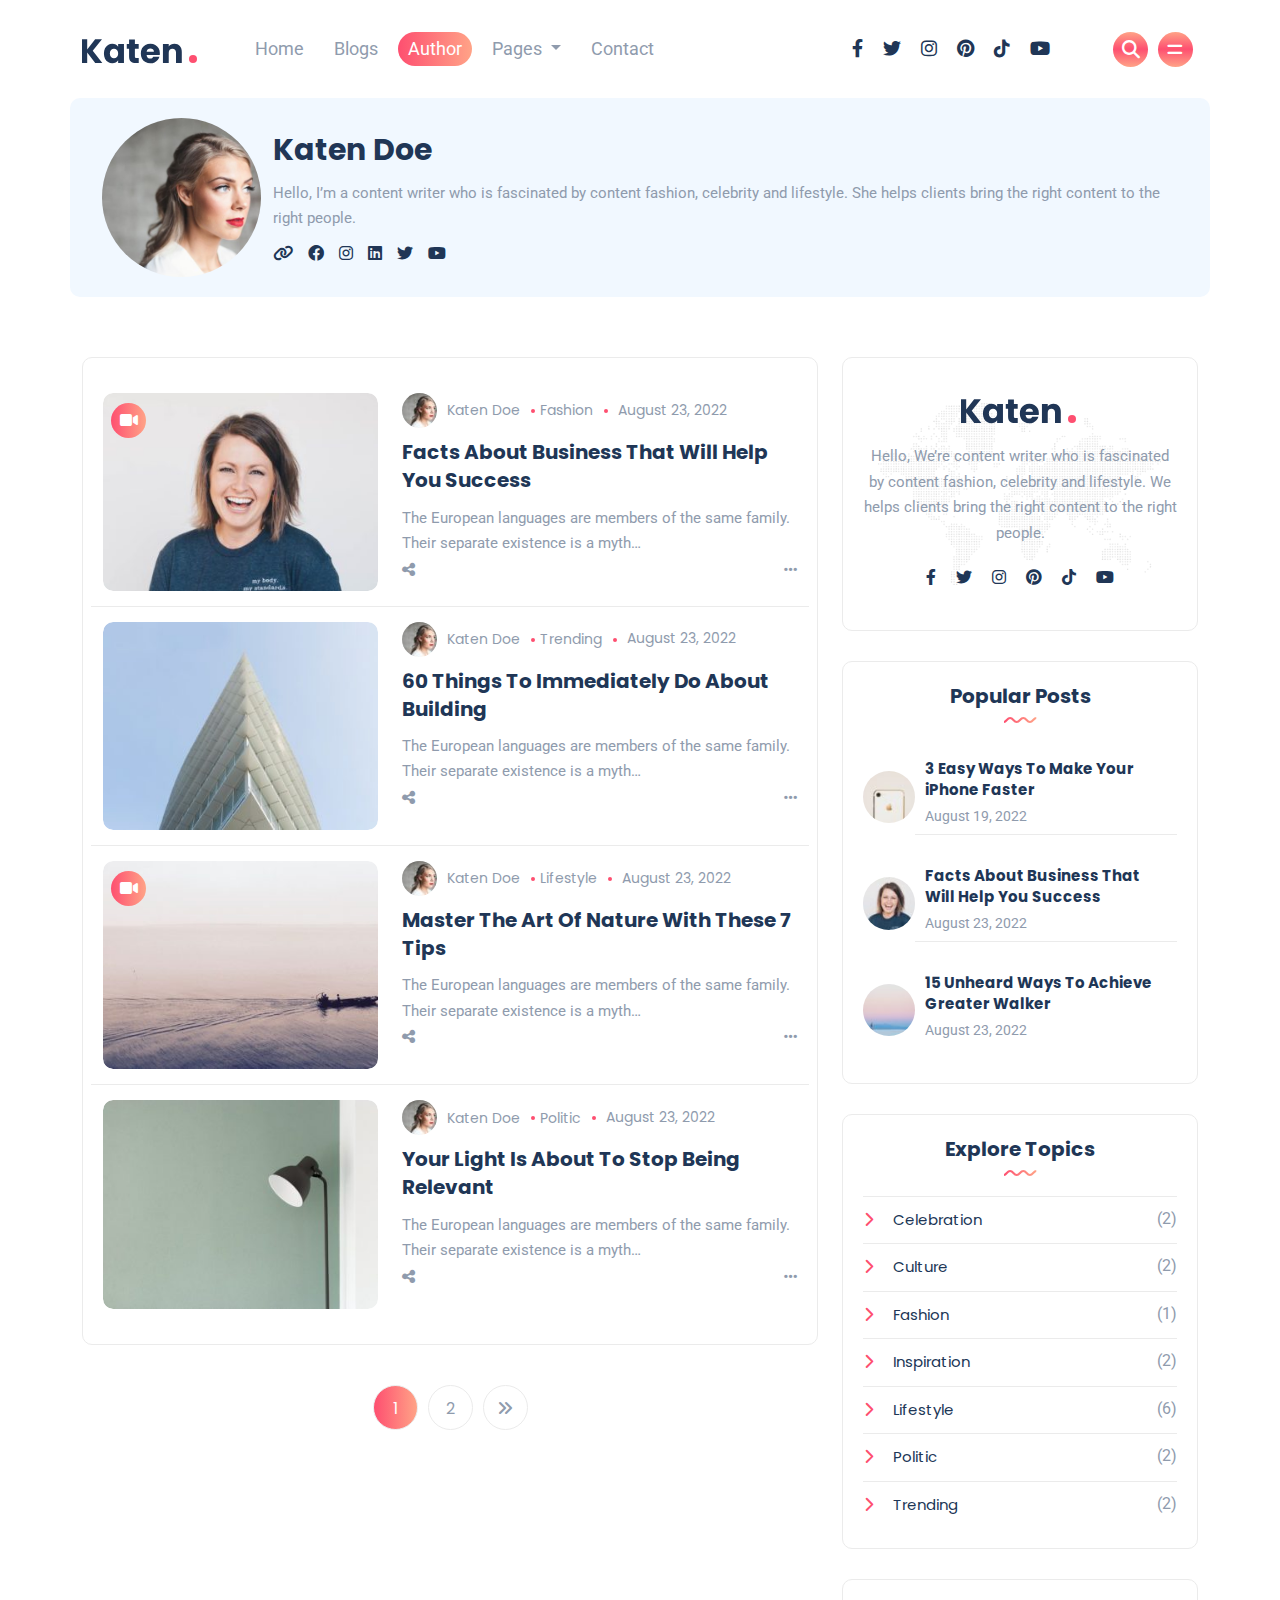
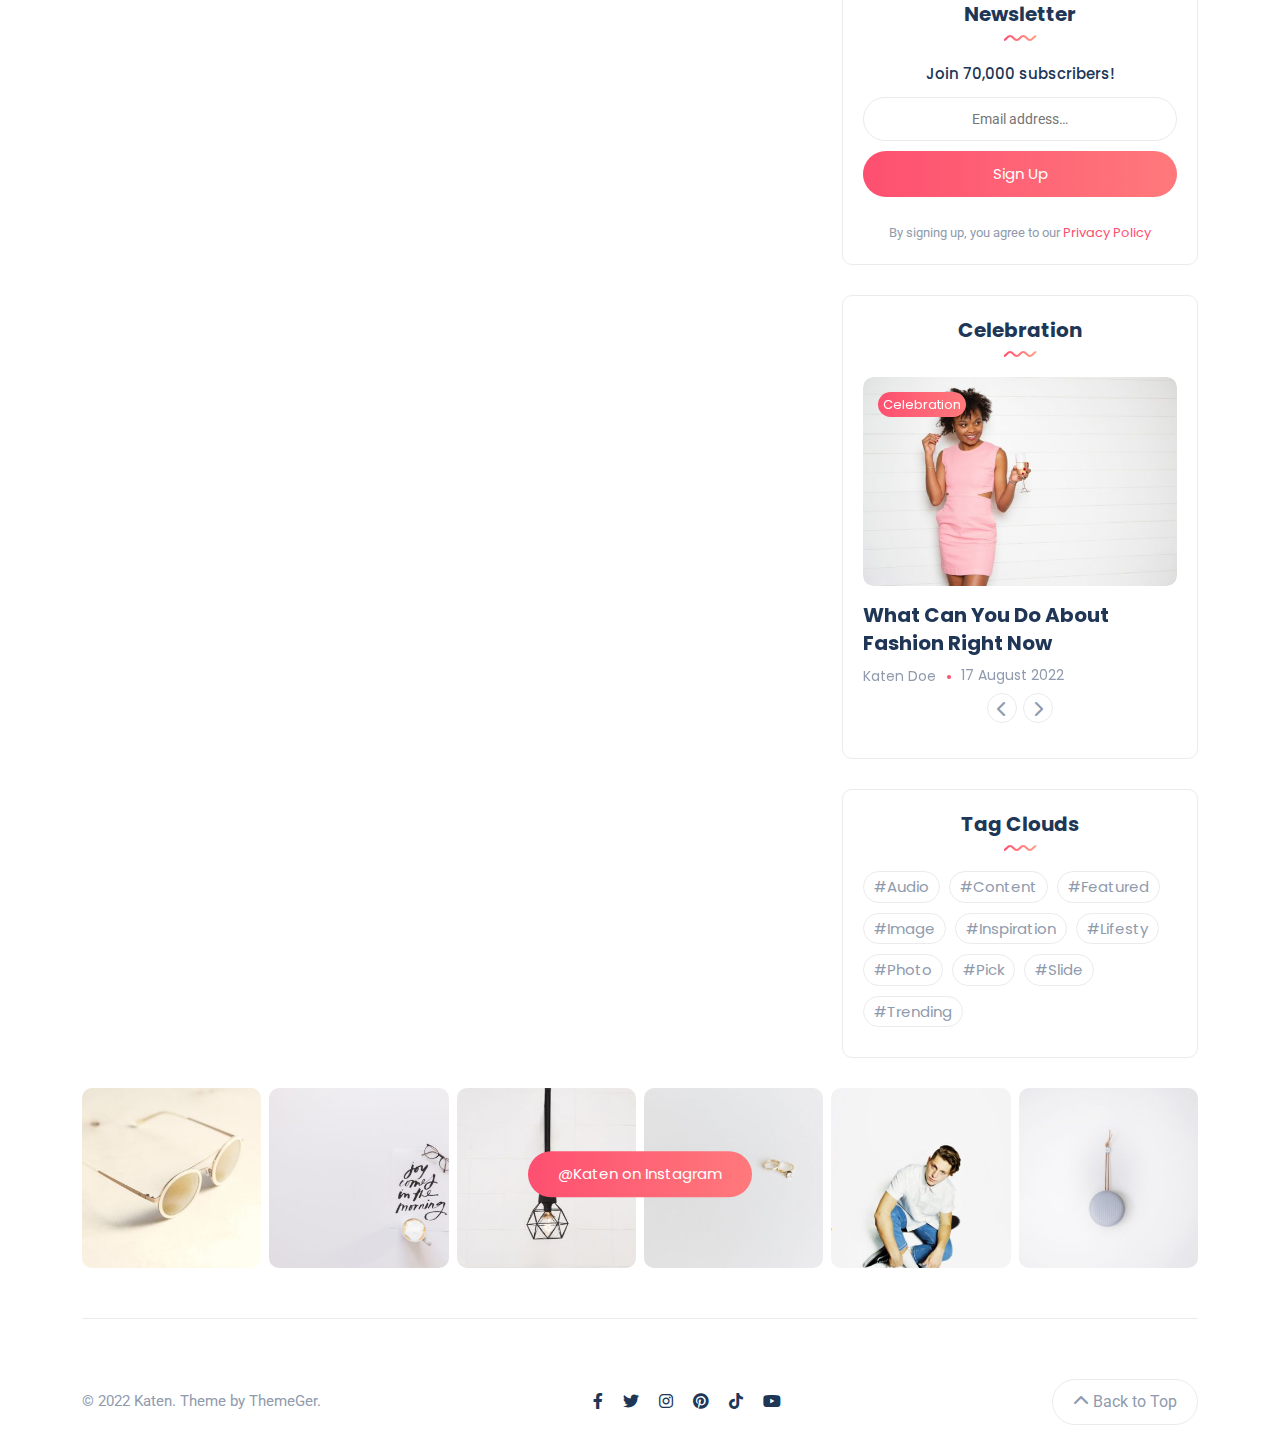
==== commit 7934c9ff: "git" ====
--- a/Author.html
+++ b/Author.html
@@ -123,9 +123,12 @@
             <a class="nav-link" href="Author.html">Author</a>
           </li>
           <li class="list-group-item nav-item" >
-            <a class="nav-link  dropdown-toggle" href="#">
-              Pages
-            </a>
+            <div class="d-flex justify-content-between">
+              <a class="nav-link" href="#">
+                Pages
+              </a>
+              <button class="page"><i class="fa-solid fa-chevron-down"></i></button>
+            </div>
             <ul class="list-group list-group-flush innar_menu">
               <li class="list-group-item"><a href="Error.html">404-page</a></li>
               <li class="list-group-item"><a href="Post_Details.html">blog-details</a></li>
@@ -169,7 +172,7 @@
       <img src="img/img_banner.jpg" alt="">
     </div>
     <div class="contant col-md-10 col-sm-8">
-      <h1>
+      <h1 class="first">
         Katen Doe
       </h1>
       <p>
--- a/css/style.min.css
+++ b/css/style.min.css
@@ -1 +1 @@
-@import"https://fonts.googleapis.com/css2?family=Poppins:wght@400;700&family=Roboto&display=swap";#contact .contact_form button,#error_banner a,#side_sec .side_sec-5 .card_container .my_card .main_img .title .link,#latest_posts .post_container .my_card .main_img .title .link,#inspiration .inspiration_slider .inner .img .text .link,#trending .trending_container .my_card .main_img .title .link,#editor .editor_container .my_card .main_img .title .link,#banner .side_inner .btns button.active,#banner .side_inner .btns button,#banner .inner .img .text .link,footer .footer_imgs .footer_text a{color:#fff;font-family:"Poppins",sans-serif;font-size:15px;display:inline-block;line-height:25.5px;border-radius:50px;padding:10px 30px;background:-webkit-gradient(linear, left top, right top, from(#fe4f70), to(#ffa387));background:linear-gradient(to right, #fe4f70 0%, #ffa387 100%);background-size:200% auto;text-align:center;width:-webkit-fit-content;width:-moz-fit-content;width:fit-content;-webkit-transition:.5s;transition:.5s}#contact .contact_form button:hover,#error_banner a:hover,#side_sec .side_sec-5 .card_container .my_card .main_img .title .link:hover,#latest_posts .post_container .my_card .main_img .title .link:hover,#inspiration .inspiration_slider .inner .img .text .link:hover,#trending .trending_container .my_card .main_img .title .link:hover,#editor .editor_container .my_card .main_img .title .link:hover,#banner .side_inner .btns button:hover,#banner .inner .img .text .link:hover,footer .footer_imgs .footer_text a:hover{background-size:100% auto}#banner.aythor .sub .contant .social_icon ul li a,#side_sec .side_sec-6 .links a,#side_sec .side_sec-5 .card_container .my_card h2 a,#side_sec .side_sec-5 .card_container .my_card .info .aythor a,#side_sec .side_sec-3 ul li p a,#side_sec .side_sec-2 .blog_info .blog_container .text h3,#side_sec .side_sec-1 .social_icon ul li a,#latest_posts .post_container .btn,#latest_posts .post_container .my_card .icons i,#latest_posts .post_container .my_card h2 a,#latest_posts .post_container .my_card .info .aythor a,#inspiration .inspiration_slider .inner .img .text p a,#inspiration .inspiration_slider .inner .img .text .main a,#trending .trending_container .blog_info .blog_container .text h3,#trending .trending_container .my_card h2 a,#trending .trending_container .my_card .info .aythor a,#editor .editor_container .blog_info .blog_container .text h3,#editor .editor_container .my_card h2 a,#editor .editor_container .my_card .info .aythor a,#banner .side_inner .blog_info .blog_container .text h3,#banner .inner .img .text p a,#banner .inner .img .text .main a,footer .last_footer button,footer .last_footer .social_icon li a{-webkit-transition:.5s;transition:.5s}#banner.aythor .sub .contant .social_icon ul li a:hover,#side_sec .side_sec-6 .links a:hover,#side_sec .side_sec-5 .card_container .my_card h2 a:hover,#side_sec .side_sec-5 .card_container .my_card .info .aythor a:hover,#side_sec .side_sec-3 ul li p a:hover,#side_sec .side_sec-2 .blog_info .blog_container .text h3:hover,#side_sec .side_sec-1 .social_icon ul li a:hover,#latest_posts .post_container .btn:hover,#latest_posts .post_container .my_card .icons i:hover,#latest_posts .post_container .my_card h2 a:hover,#latest_posts .post_container .my_card .info .aythor a:hover,#inspiration .inspiration_slider .inner .img .text p a:hover,#inspiration .inspiration_slider .inner .img .text .main a:hover,#trending .trending_container .blog_info .blog_container .text h3:hover,#trending .trending_container .my_card h2 a:hover,#trending .trending_container .my_card .info .aythor a:hover,#editor .editor_container .blog_info .blog_container .text h3:hover,#editor .editor_container .my_card h2 a:hover,#editor .editor_container .my_card .info .aythor a:hover,#banner .side_inner .blog_info .blog_container .text h3:hover,#banner .inner .img .text p a:hover,#banner .inner .img .text .main a:hover,footer .last_footer button:hover,footer .last_footer .social_icon li a:hover{color:#fe4f70}#side_sec .side_sec-5 .card_container .my_card .main_img .img_container,#side_sec .side_sec-2 .blog_info .blog_container .img,#latest_posts .post_container .my_card .main_img .img_container,#inspiration .inspiration_slider .inner .img,#trending .trending_container .blog_info .blog_container .img,#trending .trending_container .my_card .main_img .img_container,#editor .editor_container .blog_info .blog_container .img,#editor .editor_container .my_card .main_img .img_container,#banner .side_inner .blog_info .blog_container .img,#banner .inner .img{overflow:hidden;-webkit-transition:.5s;transition:.5s}#side_sec .side_sec-5 .card_container .my_card .main_img .img_container:hover img,#side_sec .side_sec-2 .blog_info .blog_container .img:hover img,#latest_posts .post_container .my_card .main_img .img_container:hover img,#inspiration .inspiration_slider .inner .img:hover img,#trending .trending_container .blog_info .blog_container .img:hover img,#trending .trending_container .my_card .main_img .img_container:hover img,#editor .editor_container .blog_info .blog_container .img:hover img,#editor .editor_container .my_card .main_img .img_container:hover img,#banner .side_inner .blog_info .blog_container .img:hover img,#banner .inner .img:hover img{-webkit-transform:scale(1.1);transform:scale(1.1);-webkit-transition:.5s;transition:.5s}#side_sec .side_sec-6 .header h3,#side_sec .side_sec-5 .header h3,#side_sec .side_sec-4 .header h3,#side_sec .side_sec-3 .header h3,#side_sec .side_sec-2 .header h3{display:inline-block;padding-bottom:3px;margin-bottom:30px;font-weight:700;font-size:20px;line-height:28px;position:relative}#side_sec .side_sec-6 .header h3::before,#side_sec .side_sec-5 .header h3::before,#side_sec .side_sec-4 .header h3::before,#side_sec .side_sec-3 .header h3::before,#side_sec .side_sec-2 .header h3::before{content:"";position:absolute;bottom:0;right:0;left:0;width:33.33%;background:#fe4f70;height:2px}#side_sec .side_sec-6 .header h3::before,#side_sec .side_sec-5 .header h3::before,#side_sec .side_sec-4 .header h3::before,#side_sec .side_sec-3 .header h3::before,#side_sec .side_sec-2 .header h3::before{left:50%;-webkit-transform:translateX(-50%);transform:translateX(-50%)}h1,h2,h3,h4,h5,h6,p,small,ol,ul,button{padding:0;margin:0}body{font-family:"Roboto",sans-serif}h1,h2,h3,h4,h5,h6,a{font-family:"Poppins",sans-serif;color:#203656}a{display:inline-block}button{border:none;background:none}a{text-decoration:none}ul,ol{list-style-type:none}img{max-width:100%}.border_box{border:1px solid #ebebeb;border-radius:10px;padding:20px}nav.nav_active{position:fixed;top:0;left:0;right:0;background:#fff;border-bottom:1px solid #ebebeb;z-index:3;-webkit-animation-name:menufix;animation-name:menufix;-webkit-animation-duration:1s;animation-duration:1s}@-webkit-keyframes menufix{from{top:-100px}to{top:0}}@keyframes menufix{from{top:-100px}to{top:0}}nav #MY_nav ul li a{color:#8f9bad;font-size:18px;line-height:30px;padding:2px 10px;margin:0 5px;font-family:"Roboto",sans-serif;-webkit-transition:.5s;transition:.5s}nav #MY_nav ul li a:hover{color:#203656}nav #MY_nav ul li a.active{color:#fff;background:-webkit-gradient(linear, left top, right top, from(#fe4f70), to(#ffa387));background:linear-gradient(to right, #fe4f70 0%, #ffa387 100%);border-radius:20px}nav #MY_nav .social_icon ul li a{color:#203656;padding:0;margin:10px;-webkit-transition:.5s;transition:.5s}nav #MY_nav .social_icon ul li a:hover{color:#fe4f70}nav .nav_last ul li button i{color:#fff;background:-webkit-gradient(linear, left bottom, left top, from(#ffa387), color-stop(51%, #fe4f70), to(#ffa387));background:linear-gradient(to top, #ffa387 0%, #fe4f70 51%, #ffa387 100%);font-size:18px;margin:0 5px;width:35px;height:35px;border-radius:50%;text-align:center;line-height:35px;-webkit-transition:5s;transition:5s}nav .nav_last ul li button i:hover{background:-webkit-gradient(linear, left bottom, left top, from(#fe4f70), color-stop(51%, #ffa387), to(#fe4f70));background:linear-gradient(to top, #fe4f70 0%, #ffa387 51%, #fe4f70 100%)}nav .nav_last ul li #Search{z-index:0;-webkit-transform:scale(0);transform:scale(0);position:fixed;inset:0;background:#fff}nav .nav_last ul li #Search.active{z-index:9;-webkit-transition:.3s;transition:.3s;-webkit-transform:scale(1);transform:scale(1)}nav .nav_last ul li #Search .Search_bar{width:40%}nav .nav_last ul li #Search .Search_bar h4{font-weight:700;font-size:28px;line-height:39.2px;margin-bottom:15px}nav .nav_last ul li #Search .Search_bar form input{color:#8f9bad;border:1px solid #ebebeb;border-radius:50px;padding:8px 24px;font-size:15px}nav .nav_last ul li #Search .Search_bar form input:focus{outline:0;border-color:#fe4f70}nav .nav_last ul li #Search .Search_bar form button i{height:100%;line-height:100%;border-radius:50px;padding:10px 30px;margin:0;background:-webkit-gradient(linear, left top, right top, from(#fe4f70), to(#ffa387));background:linear-gradient(to right, #fe4f70 0%, #ffa387 100%);background-size:200% auto;text-align:center;width:-webkit-fit-content;width:-moz-fit-content;width:fit-content;-webkit-transition:.5s;transition:.5s}nav .nav_last ul li #Search .Search_bar form button i:hover{background-size:100% auto}nav .nav_last ul li #Search .cancel_btn{top:15px;right:15px}nav .nav_last ul li #Search .cancel_btn #search_cancel_btn i{color:#142030;background:none;font-size:20px}.side_nav{z-index:4;overflow-y:scroll;position:fixed;width:30vw;right:0;top:0;bottom:0;background:#fff;border-left:1px solid #ebebeb;padding:30px;margin-right:-100px;-webkit-transform:scale(0);transform:scale(0);-webkit-transform-origin:right;transform-origin:right;opacity:0;visibility:hidden}.side_nav.active{margin-right:0;-webkit-transform:scale(1);transform:scale(1);opacity:1;visibility:visible}.side_nav .btn_container{position:relative}.side_nav .btn_container .btn{position:absolute;right:0;top:0}.side_nav .img,.side_nav ul{padding-top:60px}.side_nav .side_menu ul li{-webkit-transition:.5s;transition:.5s}.side_nav .side_menu ul li .innar_menu{padding-top:0;-webkit-transform:scale(0);transform:scale(0);-webkit-transform-origin:top left;transform-origin:top left;height:0;-webkit-transition:.5s;transition:.5s}.side_nav .side_menu ul li:hover .innar_menu{height:100%;-webkit-transform:scale(1);transform:scale(1)}.side_nav ul{padding-top:70px}.side_nav ul li a{color:#203656;padding-right:10px;-webkit-transition:.5s;transition:.5s}.side_nav ul li a:hover{color:#fe4f70}footer .footer_imgs{margin-bottom:50px;position:relative}footer .footer_imgs img{width:100%;border-radius:10px}footer .footer_imgs .footer_text{position:absolute;top:50%;-webkit-transform:translateY(-50%) translateX(-50%);transform:translateY(-50%) translateX(-50%);left:50%}footer .last_footer{border-top:1px solid #ebebeb;padding-top:30px}footer .last_footer .social_icon,footer .last_footer p,footer .last_footer button{margin:30px 0}footer .last_footer p{color:#8f9bad;font-size:15px;line-height:25.5px}footer .last_footer .social_icon li{padding:0 10px}footer .last_footer .social_icon li a{color:#203656}footer .last_footer button{color:#8f9bad;border:1px solid #ebebeb;padding:10px 20px;border-radius:50px}footer .last_footer button:hover{border-color:#fe4f70}#banner .inner{border-radius:10px;-webkit-box-shadow:0 8px 20px rgba(32,54,86,.3);box-shadow:0 8px 20px rgba(32,54,86,.3)}#banner .inner .img{position:relative;border-radius:10px}#banner .inner .img::after{content:"";position:absolute;inset:0;background:#203656;opacity:.6}#banner .inner .img img{width:100%;height:100%;-webkit-transition:.5s;transition:.5s}#banner .inner .img .text{position:absolute;left:30px;bottom:30px;z-index:2}#banner .inner .img .text .link{padding:2px 7px;font-size:13px;margin-bottom:20px}#banner .inner .img .text .main a{color:#fff;font-size:32px;line-height:44.8px;font-weight:700;margin-bottom:30px}#banner .inner .img .text p{margin-bottom:15px}#banner .inner .img .text p a,#banner .inner .img .text p span{color:#fff;opacity:60%;font-family:"Poppins",sans-serif;font-size:14px;line-height:23.8px}#banner .inner .img .text p a{padding-right:15px;position:relative}#banner .inner .img .text p a::after{content:"";position:absolute;right:-5px;top:50%;-webkit-transform:translateY(-50%);transform:translateY(-50%);background:rgba(255,255,255,.6);height:5px;width:5px;border-radius:50%}#banner .inner .img .text p span{padding-left:15px}#banner .side_inner .btns{padding-bottom:20px}#banner .side_inner .btns button{background:none;color:#8f9bad;border:1px solid #ebebeb;margin:0 5px}#banner .side_inner .btns button.active{border:none;-webkit-transition:.5s;transition:.5s}#banner .side_inner .blog_info .blog_container{padding:15px 0}#banner .side_inner .blog_info .blog_container .img{border-radius:50%}#banner .side_inner .blog_info .blog_container .img img{width:100%;height:100%;cursor:pointer}#banner .side_inner .blog_info .blog_container .text{border-bottom:1px solid #ebebeb;padding:0 10px}#banner .side_inner .blog_info .blog_container .text h3{font-size:15px;font-weight:700;line-height:21px;cursor:pointer}#banner .side_inner .blog_info .blog_container .text p{color:#8f9bad;font-size:14px;line-height:23.8px;padding:5px 0}#banner .side_inner .blog_info .blog_container:last-child .text{border:none}#editor{padding:50px 0}#editor .header h3{display:inline-block;padding-bottom:3px;margin-bottom:30px;font-weight:700;font-size:24px;line-height:33.6px;position:relative}#editor .header h3::before{content:"";position:absolute;bottom:0;right:0;left:0;width:33.33%;background:#fe4f70;height:2px}#editor .editor_container .my_card{padding-right:30px}#editor .editor_container .my_card .main_img{border-radius:10px;position:relative}#editor .editor_container .my_card .main_img .img_container{border-radius:10px}#editor .editor_container .my_card .main_img .img_container img{cursor:pointer;border-radius:10px;width:100%;height:100%}#editor .editor_container .my_card .main_img .title{position:absolute;top:15px;left:15px}#editor .editor_container .my_card .main_img .title .link{padding:0 5px;font-size:13px}#editor .editor_container .my_card .main_img .icon{position:absolute;right:15px;bottom:0;-webkit-transform:translateY(50%);transform:translateY(50%)}#editor .editor_container .my_card .main_img .icon i{z-index:2;color:#fff;background:-webkit-gradient(linear, left top, right top, from(#fe4f70), to(#ffa387));background:linear-gradient(to right, #fe4f70 0%, #ffa387 100%);text-align:center;width:50px;height:50px;line-height:50px;border-radius:50%}#editor .editor_container .my_card .info{padding-top:20px;display:-webkit-box;display:-ms-flexbox;display:flex;-ms-flex-wrap:wrap;flex-wrap:wrap;-webkit-box-align:center;-ms-flex-align:center;align-items:center}#editor .editor_container .my_card .info .img{width:35px;height:35px}#editor .editor_container .my_card .info .img img{width:100%;height:100%;border-radius:50%}#editor .editor_container .my_card .info .aythor a,#editor .editor_container .my_card .info .date{color:#8f9bad;font-family:"Poppins",sans-serif;font-size:14px;line-height:23.8px}#editor .editor_container .my_card .info .aythor a{padding:0 10px;position:relative}#editor .editor_container .my_card .info .aythor a::after{content:"";position:absolute;right:-5px;top:50%;-webkit-transform:translateY(-50%);transform:translateY(-50%);background:#fe4f70;height:4px;width:4px;border-radius:50%}#editor .editor_container .my_card .info .date{padding-left:15px}#editor .editor_container .my_card h2{padding-top:15px}#editor .editor_container .my_card h2 a{font-size:20px;line-height:28px;font-weight:700}#editor .editor_container .my_card p{padding-top:15px;color:#8f9bad;font-size:15px;line-height:25.5px}#editor .editor_container .blog_info .blog_container{padding:15px 0}#editor .editor_container .blog_info .blog_container .img{border-radius:10px}#editor .editor_container .blog_info .blog_container .img img{width:100%;height:100%;cursor:pointer}#editor .editor_container .blog_info .blog_container .text{border-bottom:1px solid #ebebeb;padding:0 10px}#editor .editor_container .blog_info .blog_container .text h3{font-size:15px;font-weight:700;line-height:21px;cursor:pointer}#editor .editor_container .blog_info .blog_container .text p{color:#8f9bad;font-size:14px;line-height:23.8px;padding:5px 0}#editor .editor_container .blog_info .blog_container:last-child .text{border:none}#editor .ad_img{padding-top:50px;width:100%}#trending{padding-bottom:60px}#trending .header h3{display:inline-block;padding-bottom:3px;margin-bottom:30px;font-weight:700;font-size:24px;line-height:33.6px;position:relative}#trending .header h3::before{content:"";position:absolute;bottom:0;right:0;left:0;width:33.33%;background:#fe4f70;height:2px}#trending .trending_container .my_card{padding-right:30px;padding-right:0}#trending .trending_container .my_card .main_img{border-radius:10px;position:relative}#trending .trending_container .my_card .main_img .img_container{border-radius:10px}#trending .trending_container .my_card .main_img .img_container img{cursor:pointer;border-radius:10px;width:100%;height:100%}#trending .trending_container .my_card .main_img .title{position:absolute;top:15px;left:15px}#trending .trending_container .my_card .main_img .title .link{padding:0 5px;font-size:13px}#trending .trending_container .my_card .main_img .icon{position:absolute;right:15px;bottom:0;-webkit-transform:translateY(50%);transform:translateY(50%)}#trending .trending_container .my_card .main_img .icon i{z-index:2;color:#fff;background:-webkit-gradient(linear, left top, right top, from(#fe4f70), to(#ffa387));background:linear-gradient(to right, #fe4f70 0%, #ffa387 100%);text-align:center;width:50px;height:50px;line-height:50px;border-radius:50%}#trending .trending_container .my_card .info{padding-top:20px;display:-webkit-box;display:-ms-flexbox;display:flex;-ms-flex-wrap:wrap;flex-wrap:wrap;-webkit-box-align:center;-ms-flex-align:center;align-items:center}#trending .trending_container .my_card .info .img{width:35px;height:35px}#trending .trending_container .my_card .info .img img{width:100%;height:100%;border-radius:50%}#trending .trending_container .my_card .info .aythor a,#trending .trending_container .my_card .info .date{color:#8f9bad;font-family:"Poppins",sans-serif;font-size:14px;line-height:23.8px}#trending .trending_container .my_card .info .aythor a{padding:0 10px;position:relative}#trending .trending_container .my_card .info .aythor a::after{content:"";position:absolute;right:-5px;top:50%;-webkit-transform:translateY(-50%);transform:translateY(-50%);background:#fe4f70;height:4px;width:4px;border-radius:50%}#trending .trending_container .my_card .info .date{padding-left:15px}#trending .trending_container .my_card h2{padding-top:15px}#trending .trending_container .my_card h2 a{font-size:20px;line-height:28px;font-weight:700}#trending .trending_container .my_card p{padding-top:15px;color:#8f9bad;font-size:15px;line-height:25.5px}#trending .trending_container .blog_info .blog_container{padding:15px 0;margin-top:20px;border-top:1px solid #ebebeb}#trending .trending_container .blog_info .blog_container .img{border-radius:10px}#trending .trending_container .blog_info .blog_container .img img{width:100%;height:100%;cursor:pointer}#trending .trending_container .blog_info .blog_container .text{border-bottom:1px solid #ebebeb;padding:0 10px}#trending .trending_container .blog_info .blog_container .text h3{font-size:15px;font-weight:700;line-height:21px;cursor:pointer}#trending .trending_container .blog_info .blog_container .text p{color:#8f9bad;font-size:14px;line-height:23.8px;padding:5px 0}#trending .trending_container .blog_info .blog_container:last-child .text{border:none}#trending .trending_container .blog_info .blog_container .text{border:none}#inspiration .header h3{display:inline-block;padding-bottom:3px;margin-bottom:30px;font-weight:700;font-size:24px;line-height:33.6px;position:relative}#inspiration .header h3::before{content:"";position:absolute;bottom:0;right:0;left:0;width:33.33%;background:#fe4f70;height:2px}#inspiration .inspiration_slider .blog_img_arrow{cursor:pointer;position:absolute;top:-60px;right:30px;color:#8f9bad;width:35px;height:35px;line-height:35px;text-align:center;border:1px solid #ebebeb;border-radius:50%;-webkit-transition:.5s;transition:.5s}#inspiration .inspiration_slider .blog_img_arrow:hover{color:#fe4f70;border-color:#fe4f70}#inspiration .inspiration_slider .blog_img_arrow.fa-chevron-left{right:70px}#inspiration .inspiration_slider .inner{border-radius:10px;padding:0 15px}#inspiration .inspiration_slider .inner .img{position:relative;border-radius:10px}#inspiration .inspiration_slider .inner .img::after{content:"";position:absolute;inset:0;background:#203656;opacity:.6}#inspiration .inspiration_slider .inner .img img{width:100%;height:100%;-webkit-transition:.5s;transition:.5s}#inspiration .inspiration_slider .inner .img .text{position:absolute;left:30px;bottom:30px;z-index:2}#inspiration .inspiration_slider .inner .img .text .link{padding:2px 7px;font-size:13px;margin-bottom:20px}#inspiration .inspiration_slider .inner .img .text .main a{color:#fff;font-size:32px;line-height:44.8px;font-weight:700;margin-bottom:30px}#inspiration .inspiration_slider .inner .img .text p{margin-bottom:15px}#inspiration .inspiration_slider .inner .img .text p a,#inspiration .inspiration_slider .inner .img .text p span{color:#fff;opacity:60%;font-family:"Poppins",sans-serif;font-size:14px;line-height:23.8px}#inspiration .inspiration_slider .inner .img .text p a{padding-right:15px;position:relative}#inspiration .inspiration_slider .inner .img .text p a::after{content:"";position:absolute;right:-5px;top:50%;-webkit-transform:translateY(-50%);transform:translateY(-50%);background:rgba(255,255,255,.6);height:5px;width:5px;border-radius:50%}#inspiration .inspiration_slider .inner .img .text p span{padding-left:15px}#inspiration .inspiration_slider .inner .img .text .main a{font-size:22px;line-height:30.8px;margin-bottom:5px}#inspiration .inspiration_slider .inner .img .text .link{margin-bottom:10px}#inspiration .inspiration_slider .inner .img .text .text p{margin-bottom:0px}#latest_posts{padding:60px 0}#latest_posts .header h3{display:inline-block;padding-bottom:3px;margin-bottom:30px;font-weight:700;font-size:24px;line-height:33.6px;position:relative}#latest_posts .header h3::before{content:"";position:absolute;bottom:0;right:0;left:0;width:33.33%;background:#fe4f70;height:2px}#latest_posts .post_container .my_card{padding:15px 0;border-bottom:1px solid #ebebeb;padding-right:30px;padding-right:0}#latest_posts .post_container .my_card .main_img{border-radius:10px;position:relative}#latest_posts .post_container .my_card .main_img .img_container{border-radius:10px}#latest_posts .post_container .my_card .main_img .img_container img{cursor:pointer;border-radius:10px;width:100%;height:100%}#latest_posts .post_container .my_card .main_img .title{position:absolute;top:15px;left:15px}#latest_posts .post_container .my_card .main_img .title .link{padding:0 5px;font-size:13px}#latest_posts .post_container .my_card .main_img .icon{position:absolute;right:15px;bottom:0;-webkit-transform:translateY(50%);transform:translateY(50%)}#latest_posts .post_container .my_card .main_img .icon i{z-index:2;color:#fff;background:-webkit-gradient(linear, left top, right top, from(#fe4f70), to(#ffa387));background:linear-gradient(to right, #fe4f70 0%, #ffa387 100%);text-align:center;width:50px;height:50px;line-height:50px;border-radius:50%}#latest_posts .post_container .my_card .info{padding-top:20px;display:-webkit-box;display:-ms-flexbox;display:flex;-ms-flex-wrap:wrap;flex-wrap:wrap;-webkit-box-align:center;-ms-flex-align:center;align-items:center}#latest_posts .post_container .my_card .info .img{width:35px;height:35px}#latest_posts .post_container .my_card .info .img img{width:100%;height:100%;border-radius:50%}#latest_posts .post_container .my_card .info .aythor a,#latest_posts .post_container .my_card .info .date{color:#8f9bad;font-family:"Poppins",sans-serif;font-size:14px;line-height:23.8px}#latest_posts .post_container .my_card .info .aythor a{padding:0 10px;position:relative}#latest_posts .post_container .my_card .info .aythor a::after{content:"";position:absolute;right:-5px;top:50%;-webkit-transform:translateY(-50%);transform:translateY(-50%);background:#fe4f70;height:4px;width:4px;border-radius:50%}#latest_posts .post_container .my_card .info .date{padding-left:15px}#latest_posts .post_container .my_card h2{padding-top:15px}#latest_posts .post_container .my_card h2 a{font-size:20px;line-height:28px;font-weight:700}#latest_posts .post_container .my_card p{padding-top:15px;color:#8f9bad;font-size:15px;line-height:25.5px}#latest_posts .post_container .my_card .main_img .icon{top:10px;left:20px;-webkit-transform:none;transform:none;bottom:unset;right:unset}#latest_posts .post_container .my_card .main_img .icon i{width:35px;height:35px;line-height:35px}#latest_posts .post_container .my_card .info{padding-top:0}#latest_posts .post_container .my_card h2,#latest_posts .post_container .my_card p{padding-top:10px}#latest_posts .post_container .my_card .icons{padding-top:0px}#latest_posts .post_container .my_card .icons i{color:#8f9bad}#latest_posts .post_container .btn{padding:10px 20px;color:#8f9bad;border:1px solid #ebebeb;border-radius:50px;margin-top:25px}#latest_posts .post_container .btn:hover{border-color:#fe4f70}#side_sec .side_sec-1{margin-top:60px;background:url(../img/map-bg.png);background-position:center;background-repeat:no-repeat;background-size:80%}#side_sec .side_sec-1 img{padding:20px 0}#side_sec .side_sec-1 p{color:#8f9bad;padding-bottom:20px;font-size:15px;line-height:25.5px}#side_sec .side_sec-1 .social_icon{padding-bottom:20px}#side_sec .side_sec-1 .social_icon ul li{padding:0 10px}#side_sec .side_sec-2{margin-top:30px}#side_sec .side_sec-2 .blog_info .blog_container{padding:15px 0}#side_sec .side_sec-2 .blog_info .blog_container .img{border-radius:50%}#side_sec .side_sec-2 .blog_info .blog_container .img img{width:100%;height:100%;cursor:pointer}#side_sec .side_sec-2 .blog_info .blog_container .text{border-bottom:1px solid #ebebeb;padding:0 10px}#side_sec .side_sec-2 .blog_info .blog_container .text h3{font-size:15px;font-weight:700;line-height:21px;cursor:pointer}#side_sec .side_sec-2 .blog_info .blog_container .text p{color:#8f9bad;font-size:14px;line-height:23.8px;padding:5px 0}#side_sec .side_sec-2 .blog_info .blog_container:last-child .text{border:none}#side_sec .side_sec-3{margin-top:30px}#side_sec .side_sec-3 ul li{border-top:1px solid #ebebeb;padding:10px 0}#side_sec .side_sec-3 ul li p{font-size:15px;line-height:25.5px}#side_sec .side_sec-3 ul li p i{color:#fe4f70;padding-right:15px}#side_sec .side_sec-3 ul li p a{font-family:"Poppins",sans-serif;color:#203656}#side_sec .side_sec-3 ul li span{color:#8f9bad}#side_sec .side_sec-4{margin-top:30px}#side_sec .side_sec-4 form h4{font-family:"Poppins",sans-serif;font-size:15px;line-height:25.5px;padding-bottom:10px}#side_sec .side_sec-4 form input{color:"Roboto",sans-serif;font-size:14px;line-height:22.4px;text-align:center;border:1px solid #ebebeb;border-radius:50px;padding:10px}#side_sec .side_sec-4 form input::-webkit-input-placeholder{text-align:center}#side_sec .side_sec-4 form input::-moz-placeholder{text-align:center}#side_sec .side_sec-4 form input:-ms-input-placeholder{text-align:center}#side_sec .side_sec-4 form input::-ms-input-placeholder{text-align:center}#side_sec .side_sec-4 form input::placeholder{text-align:center}#side_sec .side_sec-4 form input:focus{outline:0;border-color:#fe4f70}#side_sec .side_sec-4 form button{margin-top:10px;padding:10px 0;background:-webkit-gradient(linear, left top, right top, from(#fe4f70), to(#ffa387));background:linear-gradient(to right, #fe4f70 0%, #ffa387 100%);background-size:200% auto;border-radius:50px;font-size:15px;line-height:25.5px;color:#fff;font-family:"Poppins",sans-serif;-webkit-transition:.5s;transition:.5s}#side_sec .side_sec-4 form button:hover{background-size:100% auto}#side_sec .side_sec-4 p{margin-top:25px;color:#8f9bad;font-size:13px;line-height:22.1px}#side_sec .side_sec-4 p a{color:#fe4f70}#side_sec .side_sec-5{margin-top:30px}#side_sec .side_sec-5 .card_container{padding-bottom:50px}#side_sec .side_sec-5 .card_container .card_img_arrow{color:#8f9bad;position:absolute;bottom:15px;text-align:center;cursor:pointer;width:30px;height:30px;line-height:30px;border:1px solid #ebebeb;border-radius:50%;-webkit-transition:.5s;transition:.5s}#side_sec .side_sec-5 .card_container .card_img_arrow:hover{color:#fe4f70;border-color:#fe4f70}#side_sec .side_sec-5 .card_container .card_img_arrow.fa-chevron-left{right:51%}#side_sec .side_sec-5 .card_container .card_img_arrow.fa-chevron-right{left:51%}#side_sec .side_sec-5 .card_container .my_card{padding-right:30px;padding-right:0}#side_sec .side_sec-5 .card_container .my_card .main_img{border-radius:10px;position:relative}#side_sec .side_sec-5 .card_container .my_card .main_img .img_container{border-radius:10px}#side_sec .side_sec-5 .card_container .my_card .main_img .img_container img{cursor:pointer;border-radius:10px;width:100%;height:100%}#side_sec .side_sec-5 .card_container .my_card .main_img .title{position:absolute;top:15px;left:15px}#side_sec .side_sec-5 .card_container .my_card .main_img .title .link{padding:0 5px;font-size:13px}#side_sec .side_sec-5 .card_container .my_card .main_img .icon{position:absolute;right:15px;bottom:0;-webkit-transform:translateY(50%);transform:translateY(50%)}#side_sec .side_sec-5 .card_container .my_card .main_img .icon i{z-index:2;color:#fff;background:-webkit-gradient(linear, left top, right top, from(#fe4f70), to(#ffa387));background:linear-gradient(to right, #fe4f70 0%, #ffa387 100%);text-align:center;width:50px;height:50px;line-height:50px;border-radius:50%}#side_sec .side_sec-5 .card_container .my_card .info{padding-top:20px;display:-webkit-box;display:-ms-flexbox;display:flex;-ms-flex-wrap:wrap;flex-wrap:wrap;-webkit-box-align:center;-ms-flex-align:center;align-items:center}#side_sec .side_sec-5 .card_container .my_card .info .img{width:35px;height:35px}#side_sec .side_sec-5 .card_container .my_card .info .img img{width:100%;height:100%;border-radius:50%}#side_sec .side_sec-5 .card_container .my_card .info .aythor a,#side_sec .side_sec-5 .card_container .my_card .info .date{color:#8f9bad;font-family:"Poppins",sans-serif;font-size:14px;line-height:23.8px}#side_sec .side_sec-5 .card_container .my_card .info .aythor a{padding:0 10px;position:relative}#side_sec .side_sec-5 .card_container .my_card .info .aythor a::after{content:"";position:absolute;right:-5px;top:50%;-webkit-transform:translateY(-50%);transform:translateY(-50%);background:#fe4f70;height:4px;width:4px;border-radius:50%}#side_sec .side_sec-5 .card_container .my_card .info .date{padding-left:15px}#side_sec .side_sec-5 .card_container .my_card h2{padding-top:15px}#side_sec .side_sec-5 .card_container .my_card h2 a{font-size:20px;line-height:28px;font-weight:700}#side_sec .side_sec-5 .card_container .my_card p{padding-top:15px;color:#8f9bad;font-size:15px;line-height:25.5px}#side_sec .side_sec-5 .card_container .my_card .info{padding-top:5px}#side_sec .side_sec-5 .card_container .my_card .info .aythor a{padding-right:10px;padding-left:0}#side_sec .side_sec-6{margin:30px 0}#side_sec .side_sec-6 .links a{color:#8f9bad;display:inline-block;padding:2px 10px;margin-right:5px;margin-bottom:10px;border:1px solid #ebebeb;font-size:15px;line-height:25.5px;border-radius:50px}#side_sec .side_sec-6 .links a:hover{border-color:#fe4f70}#side_sec .side_sec-6 .links a::before{content:"#"}@media(max-width: 991px){#banner .side_inner.border_box{margin-top:60px}#side_sec .side_sec-6{margin:60px 0}.side_nav{width:40vw}nav .nav_last ul li #Search .Search_bar{padding-top:70px}}@media(max-width: 767px){nav .nav_last ul li #Search .Search_bar h4{font-size:25px}.side_nav{width:50vw}#inspiration .inspiration_slider .inner .img .text{left:10px;bottom:10px}#inspiration .inspiration_slider .inner .img .text p span{padding-left:7px}#inspiration .inspiration_slider .inner .img .text .main a{font-size:20px;line-height:20.8px}#latest_posts .post_container .my_card .info{padding-top:15px}}@media(max-width: 575px){nav .nav_last ul li #Search .Search_bar{width:80%}nav .nav_last ul li #Search .Search_bar form button{margin:15px 0}.side_nav{width:90vw}#side_sec .side_sec-5 .card_container .my_card .main_img .title .link,#latest_posts .post_container .my_card .main_img .title .link,#inspiration .inspiration_slider .inner .img .text .link,#trending .trending_container .my_card .main_img .title .link,#editor .editor_container .my_card .main_img .title .link,#banner .side_inner .btns button.active,#banner .side_inner .btns button,#banner .inner .img .text .link,footer .footer_imgs .footer_text a{padding:6px 20px}#banner .inner .img .text{left:10px;bottom:10px}#banner .inner .img .text .main a{font-size:25px;line-height:26.8px;margin-bottom:0px}#banner .inner .img .text .link{padding:0px 7px;margin-bottom:8px}#banner .side_inner.border_box{margin-top:35px}#banner .side_inner .blog_info .blog_container .text h3{font-size:14px;line-height:19px}#editor .editor_container .my_card{padding-right:0}#side_sec .side_sec-1{margin-top:0px}#inspiration .inspiration_slider .inner .img .text .link,#editor .editor_container .my_card .main_img .title .link,#trending .trending_container .my_card .main_img .title .link,#side_sec .side_sec-5 .card_container .my_card .main_img .title .link{padding:0 5px}footer .last_footer .social_icon,footer .last_footer p,footer .last_footer button{margin:5px 0}}#bolgs_news.first-copy #latest_posts .post_container .my_card:last-child{border:none}#banner.copy{background:#f1f8ff}#banner.copy .contant{padding:60px 0}#banner.copy .contant h1{font-weight:700;font-size:30px;line-height:42px}#banner.copy .contant p,#banner.copy .contant a{color:#8f9bad;font-size:14px;line-height:23.8px;-webkit-transition:.5s;transition:.5s}#banner.copy .contant a:hover{color:#fe4f70}#banner.aythor{border-radius:10px}#banner.aythor .sub{padding:20px}#banner.aythor .sub .img_banner img{width:100%;height:100%;border-radius:50%}#banner.aythor .sub .contant{padding:0}#banner.aythor .sub .contant h1{padding-bottom:10px}#banner.aythor .sub .contant p{font-size:15px;line-height:25.5px}#banner.aythor .sub .contant .social_icon{padding-top:10px}#banner.aythor .sub .contant .social_icon ul li{padding-right:15px}#banner.aythor .sub .contant .social_icon ul li a{color:#203656}#banner.aythor .sub .contant .social_icon ul li a i{font-size:16px}#bolgs_news.Second-copy #latest_posts .dots{padding-top:40px}#bolgs_news.Second-copy #latest_posts .dots li a{color:#8f9bad;text-align:center;border:1px solid #ebebeb;border-radius:50%;margin:0 5px;width:45px;height:45px;line-height:45px;-webkit-transition:.5s;transition:.5s}#bolgs_news.Second-copy #latest_posts .dots li a.active,#bolgs_news.Second-copy #latest_posts .dots li a:hover{color:#fff;background:-webkit-gradient(linear, left top, right top, from(#fe4f70), to(#ffa387));background:linear-gradient(to right, #fe4f70 0%, #ffa387 100%)}#error_banner{padding:150px 0}#error_banner h1{font-size:40px;font-weight:700;line-height:56px;margin-bottom:20px}#error_banner p{color:#8f9bad;font-size:15px;line-height:25.5px;margin-bottom:10px}@media(max-width: 575px){#error_banner h1{font-size:35px;line-height:30px}#error_banner p{font-size:13px;line-height:15.5px}#error_banner a{padding:8px 19px}}#contact .contact_info .myinfo{margin:30px 0}#contact .contact_info .myinfo .icons i{color:#fff;background:-webkit-gradient(linear, left top, right top, from(#fe4f70), to(#ffa387));background:linear-gradient(to right, #fe4f70 0%, #ffa387 100%);border-radius:10px;text-align:center;width:50px;height:50px;line-height:50px}#contact .contact_info .myinfo .text{padding-left:20px}#contact .contact_info .myinfo .text h6{font-weight:700;font-size:18px;line-height:25.2px}#contact .contact_info .myinfo .text p,#contact .contact_info .myinfo .text a{color:#8f9bad;font-size:16px;line-height:27.2px;-webkit-transition:.5s;transition:.5s}#contact .contact_info .myinfo .text a:hover{color:#fe4f70}#contact .contact_form{margin-bottom:60px}#contact .contact_form .header h3{display:inline-block;padding-bottom:3px;margin-bottom:30px;font-weight:700;font-size:24px;line-height:33.6px;position:relative}#contact .contact_form .header h3::before{content:"";position:absolute;bottom:0;right:0;left:0;width:33.33%;background:#fe4f70;height:2px}#contact .contact_form input,#contact .contact_form textarea{color:#203656;font-size:14px;line-height:22.4px;width:100%;border:1px solid #ebebeb;padding:10px 20px;border-radius:50px;margin-bottom:30px}#contact .contact_form input:focus,#contact .contact_form textarea:focus{outline:0;border-color:#fe4f70}#contact .contact_form input::-webkit-input-placeholder, #contact .contact_form textarea::-webkit-input-placeholder{color:#8f9bad;font-size:14px;line-height:22.4px}#contact .contact_form input::-moz-placeholder, #contact .contact_form textarea::-moz-placeholder{color:#8f9bad;font-size:14px;line-height:22.4px}#contact .contact_form input:-ms-input-placeholder, #contact .contact_form textarea:-ms-input-placeholder{color:#8f9bad;font-size:14px;line-height:22.4px}#contact .contact_form input::-ms-input-placeholder, #contact .contact_form textarea::-ms-input-placeholder{color:#8f9bad;font-size:14px;line-height:22.4px}#contact .contact_form input::placeholder,#contact .contact_form textarea::placeholder{color:#8f9bad;font-size:14px;line-height:22.4px}#contact .contact_form textarea{border-radius:30px;height:120px}/*# sourceMappingURL=style.min.css.map */+@import"https://fonts.googleapis.com/css2?family=Poppins:wght@400;700&family=Roboto&display=swap";#bolgs_news.post_details .bolgs_news_details .details_form button,#contact .contact_form button,#error_banner a,#side_sec .side_sec-5 .card_container .my_card .main_img .title .link,#latest_posts .post_container .my_card .main_img .title .link,#inspiration .inspiration_slider .inner .img .text .link,#trending .trending_container .my_card .main_img .title .link,#editor .editor_container .my_card .main_img .title .link,#banner .side_inner .btns button.active,#banner .side_inner .btns button,#banner .inner .img .text .link,footer .footer_imgs .footer_text a{color:#fff;font-family:"Poppins",sans-serif;font-size:15px;display:inline-block;line-height:25.5px;border-radius:50px;padding:10px 30px;background:-webkit-gradient(linear, left top, right top, from(#fe4f70), to(#ffa387));background:linear-gradient(to right, #fe4f70 0%, #ffa387 100%);background-size:200% auto;text-align:center;width:-webkit-fit-content;width:-moz-fit-content;width:fit-content;-webkit-transition:.5s;transition:.5s}#bolgs_news.post_details .bolgs_news_details .details_form button:hover,#contact .contact_form button:hover,#error_banner a:hover,#side_sec .side_sec-5 .card_container .my_card .main_img .title .link:hover,#latest_posts .post_container .my_card .main_img .title .link:hover,#inspiration .inspiration_slider .inner .img .text .link:hover,#trending .trending_container .my_card .main_img .title .link:hover,#editor .editor_container .my_card .main_img .title .link:hover,#banner .side_inner .btns button:hover,#banner .inner .img .text .link:hover,footer .footer_imgs .footer_text a:hover{background-size:100% auto}#bolgs_news.post_details .bolgs_news_details .posts h3 a,#bolgs_news.post_details .bolgs_news_details .tag a,#bolgs_news.post_details .bolgs_news_details .links .social_icon ul li a,#post_details_banner .info .aythor a,#banner.aythor .sub .contant .social_icon ul li a,#side_sec .side_sec-6 .links a,#side_sec .side_sec-5 .card_container .my_card h2 a,#side_sec .side_sec-5 .card_container .my_card .info .aythor a,#side_sec .side_sec-3 ul li p a,#side_sec .side_sec-2 .blog_info .blog_container .text h3,#side_sec .side_sec-1 .social_icon ul li a,#latest_posts .post_container .btn,#latest_posts .post_container .my_card .icons i,#latest_posts .post_container .my_card h2 a,#latest_posts .post_container .my_card .info .aythor a,#inspiration .inspiration_slider .inner .img .text p a,#inspiration .inspiration_slider .inner .img .text .main a,#trending .trending_container .blog_info .blog_container .text h3,#trending .trending_container .my_card h2 a,#trending .trending_container .my_card .info .aythor a,#editor .editor_container .blog_info .blog_container .text h3,#editor .editor_container .my_card h2 a,#editor .editor_container .my_card .info .aythor a,#banner .side_inner .blog_info .blog_container .text h3,#banner .inner .img .text p a,#banner .inner .img .text .main a,footer .last_footer button,footer .last_footer .social_icon li a{-webkit-transition:.5s;transition:.5s}#bolgs_news.post_details .bolgs_news_details .posts h3 a:hover,#bolgs_news.post_details .bolgs_news_details .tag a:hover,#bolgs_news.post_details .bolgs_news_details .links .social_icon ul li a:hover,#post_details_banner .info .aythor a:hover,#banner.aythor .sub .contant .social_icon ul li a:hover,#side_sec .side_sec-6 .links a:hover,#side_sec .side_sec-5 .card_container .my_card h2 a:hover,#side_sec .side_sec-5 .card_container .my_card .info .aythor a:hover,#side_sec .side_sec-3 ul li p a:hover,#side_sec .side_sec-2 .blog_info .blog_container .text h3:hover,#side_sec .side_sec-1 .social_icon ul li a:hover,#latest_posts .post_container .btn:hover,#latest_posts .post_container .my_card .icons i:hover,#latest_posts .post_container .my_card h2 a:hover,#latest_posts .post_container .my_card .info .aythor a:hover,#inspiration .inspiration_slider .inner .img .text p a:hover,#inspiration .inspiration_slider .inner .img .text .main a:hover,#trending .trending_container .blog_info .blog_container .text h3:hover,#trending .trending_container .my_card h2 a:hover,#trending .trending_container .my_card .info .aythor a:hover,#editor .editor_container .blog_info .blog_container .text h3:hover,#editor .editor_container .my_card h2 a:hover,#editor .editor_container .my_card .info .aythor a:hover,#banner .side_inner .blog_info .blog_container .text h3:hover,#banner .inner .img .text p a:hover,#banner .inner .img .text .main a:hover,footer .last_footer button:hover,footer .last_footer .social_icon li a:hover{color:#fe4f70}#side_sec .side_sec-5 .card_container .my_card .main_img .img_container,#side_sec .side_sec-2 .blog_info .blog_container .img,#latest_posts .post_container .my_card .main_img .img_container,#inspiration .inspiration_slider .inner .img,#trending .trending_container .blog_info .blog_container .img,#trending .trending_container .my_card .main_img .img_container,#editor .editor_container .blog_info .blog_container .img,#editor .editor_container .my_card .main_img .img_container,#banner .side_inner .blog_info .blog_container .img,#banner .inner .img{overflow:hidden;-webkit-transition:.5s;transition:.5s}#side_sec .side_sec-5 .card_container .my_card .main_img .img_container:hover img,#side_sec .side_sec-2 .blog_info .blog_container .img:hover img,#latest_posts .post_container .my_card .main_img .img_container:hover img,#inspiration .inspiration_slider .inner .img:hover img,#trending .trending_container .blog_info .blog_container .img:hover img,#trending .trending_container .my_card .main_img .img_container:hover img,#editor .editor_container .blog_info .blog_container .img:hover img,#editor .editor_container .my_card .main_img .img_container:hover img,#banner .side_inner .blog_info .blog_container .img:hover img,#banner .inner .img:hover img{-webkit-transform:scale(1.1);transform:scale(1.1);-webkit-transition:.5s;transition:.5s}#side_sec .side_sec-6 .header h3,#side_sec .side_sec-5 .header h3,#side_sec .side_sec-4 .header h3,#side_sec .side_sec-3 .header h3,#side_sec .side_sec-2 .header h3{display:inline-block;padding-bottom:3px;margin-bottom:30px;font-weight:700;font-size:20px;line-height:28px;position:relative}#side_sec .side_sec-6 .header h3::before,#side_sec .side_sec-5 .header h3::before,#side_sec .side_sec-4 .header h3::before,#side_sec .side_sec-3 .header h3::before,#side_sec .side_sec-2 .header h3::before{content:"";position:absolute;background:url(../img/header_line.svg);bottom:-10px;left:0;width:33px;height:6px}#side_sec .side_sec-6 .header h3::before,#side_sec .side_sec-5 .header h3::before,#side_sec .side_sec-4 .header h3::before,#side_sec .side_sec-3 .header h3::before,#side_sec .side_sec-2 .header h3::before{left:50%;-webkit-transform:translateX(-50%);transform:translateX(-50%)}h1,h2,h3,h4,h5,h6,p,small,ol,ul,button{padding:0;margin:0}body{font-family:"Roboto",sans-serif}h1,h2,h3,h4,h5,h6,a{font-family:"Poppins",sans-serif;color:#203656}a{display:inline-block}button{border:none;background:none}a{text-decoration:none}ul,ol{list-style-type:none}img{max-width:100%}.border_box{border:1px solid #ebebeb;border-radius:10px;padding:20px}nav.nav_active{position:fixed;top:0;left:0;right:0;background:#fff;border-bottom:1px solid #ebebeb;z-index:3;-webkit-animation-name:menufix;animation-name:menufix;-webkit-animation-duration:1s;animation-duration:1s}@-webkit-keyframes menufix{from{top:-100px}to{top:0}}@keyframes menufix{from{top:-100px}to{top:0}}nav #MY_nav ul li a{color:#8f9bad;font-size:18px;line-height:30px;padding:2px 10px;margin:0 5px;font-family:"Roboto",sans-serif;-webkit-transition:.5s;transition:.5s}nav #MY_nav ul li a:hover{color:#203656}nav #MY_nav ul li a.active{color:#fff;background:-webkit-gradient(linear, left top, right top, from(#fe4f70), to(#ffa387));background:linear-gradient(to right, #fe4f70 0%, #ffa387 100%);border-radius:20px}nav #MY_nav ul li ul{border-radius:0;border:1px solid #ebebeb}nav #MY_nav ul li ul li a:hover{background:none;color:#fe4f70;margin-left:10px}nav #MY_nav .social_icon ul li a{color:#203656;padding:0;margin:10px;-webkit-transition:.5s;transition:.5s}nav #MY_nav .social_icon ul li a:hover{color:#fe4f70}nav .nav_last ul li button i{color:#fff;background:-webkit-gradient(linear, left bottom, left top, from(#ffa387), color-stop(51%, #fe4f70), to(#ffa387));background:linear-gradient(to top, #ffa387 0%, #fe4f70 51%, #ffa387 100%);font-size:18px;margin:0 5px;width:35px;height:35px;border-radius:50%;text-align:center;line-height:35px;-webkit-transition:5s;transition:5s}nav .nav_last ul li button i:hover{background:-webkit-gradient(linear, left bottom, left top, from(#fe4f70), color-stop(51%, #ffa387), to(#fe4f70));background:linear-gradient(to top, #fe4f70 0%, #ffa387 51%, #fe4f70 100%)}nav .nav_last ul li #Search{z-index:0;-webkit-transform:scale(0);transform:scale(0);position:fixed;inset:0;background:#fff}nav .nav_last ul li #Search.active{z-index:9;-webkit-transition:.3s;transition:.3s;-webkit-transform:scale(1);transform:scale(1)}nav .nav_last ul li #Search .Search_bar{width:40%}nav .nav_last ul li #Search .Search_bar h4{font-weight:700;font-size:28px;line-height:39.2px;margin-bottom:15px}nav .nav_last ul li #Search .Search_bar form input{color:#8f9bad;border:1px solid #ebebeb;border-radius:50px;padding:8px 24px;font-size:15px}nav .nav_last ul li #Search .Search_bar form input:focus{outline:0;border-color:#fe4f70}nav .nav_last ul li #Search .Search_bar form button i{height:100%;line-height:100%;border-radius:50px;padding:10px 30px;margin:0;background:-webkit-gradient(linear, left top, right top, from(#fe4f70), to(#ffa387));background:linear-gradient(to right, #fe4f70 0%, #ffa387 100%);background-size:200% auto;text-align:center;width:-webkit-fit-content;width:-moz-fit-content;width:fit-content;-webkit-transition:.5s;transition:.5s}nav .nav_last ul li #Search .Search_bar form button i:hover{background-size:100% auto}nav .nav_last ul li #Search .cancel_btn{top:15px;right:15px}nav .nav_last ul li #Search .cancel_btn #search_cancel_btn i{color:#142030;background:none;font-size:20px}.side_nav{z-index:4;overflow-y:scroll;position:fixed;width:30vw;right:0;top:0;bottom:0;background:#fff;border-left:1px solid #ebebeb;padding:30px;margin-right:-100px;-webkit-transform:scale(0);transform:scale(0);-webkit-transform-origin:right;transform-origin:right;opacity:0;visibility:hidden}.side_nav.active{margin-right:0;-webkit-transform:scale(1);transform:scale(1);opacity:1;visibility:visible}.side_nav .btn_container{position:relative}.side_nav .btn_container .btn{position:absolute;right:0;top:0}.side_nav .img,.side_nav ul{padding-top:60px}.side_nav .side_menu ul li{-webkit-transition:.5s;transition:.5s}.side_nav .side_menu ul li div .page{border:1px solid #ebebeb;color:#fe4f70;padding:8px;border-radius:4px}.side_nav .side_menu ul li .innar_menu{padding-top:0;-webkit-transition:5s;transition:5s;display:none}.side_nav ul{padding-top:70px}.side_nav ul li a{color:#203656;padding-right:10px;-webkit-transition:.5s;transition:.5s}.side_nav ul li a:hover{color:#fe4f70}footer .footer_imgs{margin-bottom:50px;position:relative}footer .footer_imgs img{width:100%;border-radius:10px}footer .footer_imgs .footer_text{position:absolute;top:50%;-webkit-transform:translateY(-50%) translateX(-50%);transform:translateY(-50%) translateX(-50%);left:50%}footer .last_footer{border-top:1px solid #ebebeb;padding-top:30px}footer .last_footer .social_icon,footer .last_footer p,footer .last_footer button{margin:30px 0}footer .last_footer p{color:#8f9bad;font-size:15px;line-height:25.5px}footer .last_footer .social_icon li{padding:0 10px}footer .last_footer .social_icon li a{color:#203656}footer .last_footer button{color:#8f9bad;border:1px solid #ebebeb;padding:10px 20px;border-radius:50px}footer .last_footer button:hover{border-color:#fe4f70}#banner .inner{border-radius:10px;-webkit-box-shadow:0 8px 20px rgba(32,54,86,.3);box-shadow:0 8px 20px rgba(32,54,86,.3)}#banner .inner .img{position:relative;border-radius:10px}#banner .inner .img::after{content:"";position:absolute;inset:0;background:#203656;opacity:.6}#banner .inner .img img{width:100%;height:100%;-webkit-transition:.5s;transition:.5s}#banner .inner .img .text{position:absolute;left:30px;bottom:30px;z-index:2}#banner .inner .img .text .link{padding:2px 7px;font-size:13px;margin-bottom:20px}#banner .inner .img .text .main a{color:#fff;font-size:32px;line-height:44.8px;font-weight:700;margin-bottom:30px}#banner .inner .img .text p{margin-bottom:15px}#banner .inner .img .text p a,#banner .inner .img .text p span{color:#fff;opacity:60%;font-family:"Poppins",sans-serif;font-size:14px;line-height:23.8px}#banner .inner .img .text p a{padding-right:15px;position:relative}#banner .inner .img .text p a::after{content:"";position:absolute;right:-5px;top:50%;-webkit-transform:translateY(-50%);transform:translateY(-50%);background:rgba(255,255,255,.6);height:5px;width:5px;border-radius:50%}#banner .inner .img .text p span{padding-left:15px}#banner .side_inner .btns{padding-bottom:20px}#banner .side_inner .btns button{background:none;color:#8f9bad;border:1px solid #ebebeb;margin:0 5px}#banner .side_inner .btns button.active{border:none;-webkit-transition:.5s;transition:.5s}#banner .side_inner .blog_info .blog_container{padding:15px 0}#banner .side_inner .blog_info .blog_container .img{border-radius:50%}#banner .side_inner .blog_info .blog_container .img img{width:100%;height:100%;cursor:pointer}#banner .side_inner .blog_info .blog_container .text{border-bottom:1px solid #ebebeb;padding:0 10px}#banner .side_inner .blog_info .blog_container .text h3{font-size:15px;font-weight:700;line-height:21px;cursor:pointer}#banner .side_inner .blog_info .blog_container .text p{color:#8f9bad;font-size:14px;line-height:23.8px;padding:5px 0}#banner .side_inner .blog_info .blog_container:last-child .text{border:none}#editor{padding:50px 0}#editor .header h3{display:inline-block;padding-bottom:3px;margin-bottom:30px;font-weight:700;font-size:24px;line-height:33.6px;position:relative}#editor .header h3::before{content:"";position:absolute;background:url(../img/header_line.svg);bottom:-10px;left:0;width:33px;height:6px}#editor .editor_container .my_card{padding-right:30px}#editor .editor_container .my_card .main_img{border-radius:10px;position:relative}#editor .editor_container .my_card .main_img .img_container{border-radius:10px}#editor .editor_container .my_card .main_img .img_container img{cursor:pointer;border-radius:10px;width:100%;height:100%}#editor .editor_container .my_card .main_img .title{position:absolute;top:15px;left:15px}#editor .editor_container .my_card .main_img .title .link{padding:0 5px;font-size:13px}#editor .editor_container .my_card .main_img .icon{position:absolute;right:15px;bottom:0;-webkit-transform:translateY(50%);transform:translateY(50%)}#editor .editor_container .my_card .main_img .icon i{z-index:2;color:#fff;background:-webkit-gradient(linear, left top, right top, from(#fe4f70), to(#ffa387));background:linear-gradient(to right, #fe4f70 0%, #ffa387 100%);text-align:center;width:50px;height:50px;line-height:50px;border-radius:50%}#editor .editor_container .my_card .info{padding-top:20px;display:-webkit-box;display:-ms-flexbox;display:flex;-ms-flex-wrap:wrap;flex-wrap:wrap;-webkit-box-align:center;-ms-flex-align:center;align-items:center}#editor .editor_container .my_card .info .img{width:35px;height:35px}#editor .editor_container .my_card .info .img img{width:100%;height:100%;border-radius:50%}#editor .editor_container .my_card .info .aythor a,#editor .editor_container .my_card .info .date{color:#8f9bad;font-family:"Poppins",sans-serif;font-size:14px;line-height:23.8px}#editor .editor_container .my_card .info .aythor a{padding:0 10px;position:relative}#editor .editor_container .my_card .info .aythor a::after{content:"";position:absolute;right:-5px;top:50%;-webkit-transform:translateY(-50%);transform:translateY(-50%);background:#fe4f70;height:4px;width:4px;border-radius:50%}#editor .editor_container .my_card .info .date{padding-left:15px}#editor .editor_container .my_card h2{padding-top:15px}#editor .editor_container .my_card h2 a{font-size:20px;line-height:28px;font-weight:700}#editor .editor_container .my_card p{padding-top:15px;color:#8f9bad;font-size:15px;line-height:25.5px}#editor .editor_container .blog_info .blog_container{padding:15px 0}#editor .editor_container .blog_info .blog_container .img{border-radius:10px}#editor .editor_container .blog_info .blog_container .img img{width:100%;height:100%;cursor:pointer}#editor .editor_container .blog_info .blog_container .text{border-bottom:1px solid #ebebeb;padding:0 10px}#editor .editor_container .blog_info .blog_container .text h3{font-size:15px;font-weight:700;line-height:21px;cursor:pointer}#editor .editor_container .blog_info .blog_container .text p{color:#8f9bad;font-size:14px;line-height:23.8px;padding:5px 0}#editor .editor_container .blog_info .blog_container:last-child .text{border:none}#editor .ad_img{padding-top:50px;width:100%}#trending{padding-bottom:60px}#trending .header h3{display:inline-block;padding-bottom:3px;margin-bottom:30px;font-weight:700;font-size:24px;line-height:33.6px;position:relative}#trending .header h3::before{content:"";position:absolute;background:url(../img/header_line.svg);bottom:-10px;left:0;width:33px;height:6px}#trending .trending_container .my_card{padding-right:30px;padding-right:0}#trending .trending_container .my_card .main_img{border-radius:10px;position:relative}#trending .trending_container .my_card .main_img .img_container{border-radius:10px}#trending .trending_container .my_card .main_img .img_container img{cursor:pointer;border-radius:10px;width:100%;height:100%}#trending .trending_container .my_card .main_img .title{position:absolute;top:15px;left:15px}#trending .trending_container .my_card .main_img .title .link{padding:0 5px;font-size:13px}#trending .trending_container .my_card .main_img .icon{position:absolute;right:15px;bottom:0;-webkit-transform:translateY(50%);transform:translateY(50%)}#trending .trending_container .my_card .main_img .icon i{z-index:2;color:#fff;background:-webkit-gradient(linear, left top, right top, from(#fe4f70), to(#ffa387));background:linear-gradient(to right, #fe4f70 0%, #ffa387 100%);text-align:center;width:50px;height:50px;line-height:50px;border-radius:50%}#trending .trending_container .my_card .info{padding-top:20px;display:-webkit-box;display:-ms-flexbox;display:flex;-ms-flex-wrap:wrap;flex-wrap:wrap;-webkit-box-align:center;-ms-flex-align:center;align-items:center}#trending .trending_container .my_card .info .img{width:35px;height:35px}#trending .trending_container .my_card .info .img img{width:100%;height:100%;border-radius:50%}#trending .trending_container .my_card .info .aythor a,#trending .trending_container .my_card .info .date{color:#8f9bad;font-family:"Poppins",sans-serif;font-size:14px;line-height:23.8px}#trending .trending_container .my_card .info .aythor a{padding:0 10px;position:relative}#trending .trending_container .my_card .info .aythor a::after{content:"";position:absolute;right:-5px;top:50%;-webkit-transform:translateY(-50%);transform:translateY(-50%);background:#fe4f70;height:4px;width:4px;border-radius:50%}#trending .trending_container .my_card .info .date{padding-left:15px}#trending .trending_container .my_card h2{padding-top:15px}#trending .trending_container .my_card h2 a{font-size:20px;line-height:28px;font-weight:700}#trending .trending_container .my_card p{padding-top:15px;color:#8f9bad;font-size:15px;line-height:25.5px}#trending .trending_container .blog_info .blog_container{padding:15px 0;margin-top:20px;border-top:1px solid #ebebeb}#trending .trending_container .blog_info .blog_container .img{border-radius:10px}#trending .trending_container .blog_info .blog_container .img img{width:100%;height:100%;cursor:pointer}#trending .trending_container .blog_info .blog_container .text{border-bottom:1px solid #ebebeb;padding:0 10px}#trending .trending_container .blog_info .blog_container .text h3{font-size:15px;font-weight:700;line-height:21px;cursor:pointer}#trending .trending_container .blog_info .blog_container .text p{color:#8f9bad;font-size:14px;line-height:23.8px;padding:5px 0}#trending .trending_container .blog_info .blog_container:last-child .text{border:none}#trending .trending_container .blog_info .blog_container .text{border:none}#inspiration .header h3{display:inline-block;padding-bottom:3px;margin-bottom:30px;font-weight:700;font-size:24px;line-height:33.6px;position:relative}#inspiration .header h3::before{content:"";position:absolute;background:url(../img/header_line.svg);bottom:-10px;left:0;width:33px;height:6px}#inspiration .inspiration_slider .blog_img_arrow{cursor:pointer;position:absolute;top:-60px;right:30px;color:#8f9bad;width:35px;height:35px;line-height:35px;text-align:center;border:1px solid #ebebeb;border-radius:50%;-webkit-transition:.5s;transition:.5s}#inspiration .inspiration_slider .blog_img_arrow:hover{color:#fe4f70;border-color:#fe4f70}#inspiration .inspiration_slider .blog_img_arrow.fa-chevron-left{right:70px}#inspiration .inspiration_slider .inner{border-radius:10px;padding:0 15px}#inspiration .inspiration_slider .inner .img{position:relative;border-radius:10px}#inspiration .inspiration_slider .inner .img::after{content:"";position:absolute;inset:0;background:#203656;opacity:.6}#inspiration .inspiration_slider .inner .img img{width:100%;height:100%;-webkit-transition:.5s;transition:.5s}#inspiration .inspiration_slider .inner .img .text{position:absolute;left:30px;bottom:30px;z-index:2}#inspiration .inspiration_slider .inner .img .text .link{padding:2px 7px;font-size:13px;margin-bottom:20px}#inspiration .inspiration_slider .inner .img .text .main a{color:#fff;font-size:32px;line-height:44.8px;font-weight:700;margin-bottom:30px}#inspiration .inspiration_slider .inner .img .text p{margin-bottom:15px}#inspiration .inspiration_slider .inner .img .text p a,#inspiration .inspiration_slider .inner .img .text p span{color:#fff;opacity:60%;font-family:"Poppins",sans-serif;font-size:14px;line-height:23.8px}#inspiration .inspiration_slider .inner .img .text p a{padding-right:15px;position:relative}#inspiration .inspiration_slider .inner .img .text p a::after{content:"";position:absolute;right:-5px;top:50%;-webkit-transform:translateY(-50%);transform:translateY(-50%);background:rgba(255,255,255,.6);height:5px;width:5px;border-radius:50%}#inspiration .inspiration_slider .inner .img .text p span{padding-left:15px}#inspiration .inspiration_slider .inner .img .text .main a{font-size:22px;line-height:30.8px;margin-bottom:5px}#inspiration .inspiration_slider .inner .img .text .link{margin-bottom:10px}#inspiration .inspiration_slider .inner .img .text .text p{margin-bottom:0px}#latest_posts{padding:60px 0}#latest_posts .header h3{display:inline-block;padding-bottom:3px;margin-bottom:30px;font-weight:700;font-size:24px;line-height:33.6px;position:relative}#latest_posts .header h3::before{content:"";position:absolute;background:url(../img/header_line.svg);bottom:-10px;left:0;width:33px;height:6px}#latest_posts .post_container .my_card{padding:15px 0;border-bottom:1px solid #ebebeb;padding-right:30px;padding-right:0}#latest_posts .post_container .my_card .main_img{border-radius:10px;position:relative}#latest_posts .post_container .my_card .main_img .img_container{border-radius:10px}#latest_posts .post_container .my_card .main_img .img_container img{cursor:pointer;border-radius:10px;width:100%;height:100%}#latest_posts .post_container .my_card .main_img .title{position:absolute;top:15px;left:15px}#latest_posts .post_container .my_card .main_img .title .link{padding:0 5px;font-size:13px}#latest_posts .post_container .my_card .main_img .icon{position:absolute;right:15px;bottom:0;-webkit-transform:translateY(50%);transform:translateY(50%)}#latest_posts .post_container .my_card .main_img .icon i{z-index:2;color:#fff;background:-webkit-gradient(linear, left top, right top, from(#fe4f70), to(#ffa387));background:linear-gradient(to right, #fe4f70 0%, #ffa387 100%);text-align:center;width:50px;height:50px;line-height:50px;border-radius:50%}#latest_posts .post_container .my_card .info{padding-top:20px;display:-webkit-box;display:-ms-flexbox;display:flex;-ms-flex-wrap:wrap;flex-wrap:wrap;-webkit-box-align:center;-ms-flex-align:center;align-items:center}#latest_posts .post_container .my_card .info .img{width:35px;height:35px}#latest_posts .post_container .my_card .info .img img{width:100%;height:100%;border-radius:50%}#latest_posts .post_container .my_card .info .aythor a,#latest_posts .post_container .my_card .info .date{color:#8f9bad;font-family:"Poppins",sans-serif;font-size:14px;line-height:23.8px}#latest_posts .post_container .my_card .info .aythor a{padding:0 10px;position:relative}#latest_posts .post_container .my_card .info .aythor a::after{content:"";position:absolute;right:-5px;top:50%;-webkit-transform:translateY(-50%);transform:translateY(-50%);background:#fe4f70;height:4px;width:4px;border-radius:50%}#latest_posts .post_container .my_card .info .date{padding-left:15px}#latest_posts .post_container .my_card h2{padding-top:15px}#latest_posts .post_container .my_card h2 a{font-size:20px;line-height:28px;font-weight:700}#latest_posts .post_container .my_card p{padding-top:15px;color:#8f9bad;font-size:15px;line-height:25.5px}#latest_posts .post_container .my_card .main_img .icon{top:10px;left:20px;-webkit-transform:none;transform:none;bottom:unset;right:unset}#latest_posts .post_container .my_card .main_img .icon i{width:35px;height:35px;line-height:35px}#latest_posts .post_container .my_card .info{padding-top:0}#latest_posts .post_container .my_card h2,#latest_posts .post_container .my_card p{padding-top:10px}#latest_posts .post_container .my_card .icons{padding-top:0px}#latest_posts .post_container .my_card .icons i{color:#8f9bad}#latest_posts .post_container .btn{padding:10px 20px;color:#8f9bad;border:1px solid #ebebeb;border-radius:50px;margin-top:25px}#latest_posts .post_container .btn:hover{border-color:#fe4f70}#side_sec .side_sec-1{margin-top:60px;background:url(../img/map-bg.png);background-position:center;background-repeat:no-repeat;background-size:80%}#side_sec .side_sec-1 img{padding:20px 0}#side_sec .side_sec-1 p{color:#8f9bad;padding-bottom:20px;font-size:15px;line-height:25.5px}#side_sec .side_sec-1 .social_icon{padding-bottom:20px}#side_sec .side_sec-1 .social_icon ul li{padding:0 10px}#side_sec .side_sec-2{margin-top:30px}#side_sec .side_sec-2 .blog_info .blog_container{padding:15px 0}#side_sec .side_sec-2 .blog_info .blog_container .img{border-radius:50%}#side_sec .side_sec-2 .blog_info .blog_container .img img{width:100%;height:100%;cursor:pointer}#side_sec .side_sec-2 .blog_info .blog_container .text{border-bottom:1px solid #ebebeb;padding:0 10px}#side_sec .side_sec-2 .blog_info .blog_container .text h3{font-size:15px;font-weight:700;line-height:21px;cursor:pointer}#side_sec .side_sec-2 .blog_info .blog_container .text p{color:#8f9bad;font-size:14px;line-height:23.8px;padding:5px 0}#side_sec .side_sec-2 .blog_info .blog_container:last-child .text{border:none}#side_sec .side_sec-3{margin-top:30px}#side_sec .side_sec-3 ul li{border-top:1px solid #ebebeb;padding:10px 0}#side_sec .side_sec-3 ul li p{font-size:15px;line-height:25.5px}#side_sec .side_sec-3 ul li p i{color:#fe4f70;padding-right:15px}#side_sec .side_sec-3 ul li p a{font-family:"Poppins",sans-serif;color:#203656}#side_sec .side_sec-3 ul li span{color:#8f9bad}#side_sec .side_sec-4{margin-top:30px}#side_sec .side_sec-4 form h4{font-family:"Poppins",sans-serif;font-size:15px;line-height:25.5px;padding-bottom:10px}#side_sec .side_sec-4 form input{color:"Roboto",sans-serif;font-size:14px;line-height:22.4px;text-align:center;border:1px solid #ebebeb;border-radius:50px;padding:10px}#side_sec .side_sec-4 form input::-webkit-input-placeholder{text-align:center}#side_sec .side_sec-4 form input::-moz-placeholder{text-align:center}#side_sec .side_sec-4 form input:-ms-input-placeholder{text-align:center}#side_sec .side_sec-4 form input::-ms-input-placeholder{text-align:center}#side_sec .side_sec-4 form input::placeholder{text-align:center}#side_sec .side_sec-4 form input:focus{outline:0;border-color:#fe4f70}#side_sec .side_sec-4 form button{margin-top:10px;padding:10px 0;background:-webkit-gradient(linear, left top, right top, from(#fe4f70), to(#ffa387));background:linear-gradient(to right, #fe4f70 0%, #ffa387 100%);background-size:200% auto;border-radius:50px;font-size:15px;line-height:25.5px;color:#fff;font-family:"Poppins",sans-serif;-webkit-transition:.5s;transition:.5s}#side_sec .side_sec-4 form button:hover{background-size:100% auto}#side_sec .side_sec-4 p{margin-top:25px;color:#8f9bad;font-size:13px;line-height:22.1px}#side_sec .side_sec-4 p a{color:#fe4f70}#side_sec .side_sec-5{margin-top:30px}#side_sec .side_sec-5 .card_container{padding-bottom:50px}#side_sec .side_sec-5 .card_container .card_img_arrow{color:#8f9bad;position:absolute;bottom:15px;text-align:center;cursor:pointer;width:30px;height:30px;line-height:30px;border:1px solid #ebebeb;border-radius:50%;-webkit-transition:.5s;transition:.5s}#side_sec .side_sec-5 .card_container .card_img_arrow:hover{color:#fe4f70;border-color:#fe4f70}#side_sec .side_sec-5 .card_container .card_img_arrow.fa-chevron-left{right:51%}#side_sec .side_sec-5 .card_container .card_img_arrow.fa-chevron-right{left:51%}#side_sec .side_sec-5 .card_container .my_card{padding-right:30px;padding-right:0}#side_sec .side_sec-5 .card_container .my_card .main_img{border-radius:10px;position:relative}#side_sec .side_sec-5 .card_container .my_card .main_img .img_container{border-radius:10px}#side_sec .side_sec-5 .card_container .my_card .main_img .img_container img{cursor:pointer;border-radius:10px;width:100%;height:100%}#side_sec .side_sec-5 .card_container .my_card .main_img .title{position:absolute;top:15px;left:15px}#side_sec .side_sec-5 .card_container .my_card .main_img .title .link{padding:0 5px;font-size:13px}#side_sec .side_sec-5 .card_container .my_card .main_img .icon{position:absolute;right:15px;bottom:0;-webkit-transform:translateY(50%);transform:translateY(50%)}#side_sec .side_sec-5 .card_container .my_card .main_img .icon i{z-index:2;color:#fff;background:-webkit-gradient(linear, left top, right top, from(#fe4f70), to(#ffa387));background:linear-gradient(to right, #fe4f70 0%, #ffa387 100%);text-align:center;width:50px;height:50px;line-height:50px;border-radius:50%}#side_sec .side_sec-5 .card_container .my_card .info{padding-top:20px;display:-webkit-box;display:-ms-flexbox;display:flex;-ms-flex-wrap:wrap;flex-wrap:wrap;-webkit-box-align:center;-ms-flex-align:center;align-items:center}#side_sec .side_sec-5 .card_container .my_card .info .img{width:35px;height:35px}#side_sec .side_sec-5 .card_container .my_card .info .img img{width:100%;height:100%;border-radius:50%}#side_sec .side_sec-5 .card_container .my_card .info .aythor a,#side_sec .side_sec-5 .card_container .my_card .info .date{color:#8f9bad;font-family:"Poppins",sans-serif;font-size:14px;line-height:23.8px}#side_sec .side_sec-5 .card_container .my_card .info .aythor a{padding:0 10px;position:relative}#side_sec .side_sec-5 .card_container .my_card .info .aythor a::after{content:"";position:absolute;right:-5px;top:50%;-webkit-transform:translateY(-50%);transform:translateY(-50%);background:#fe4f70;height:4px;width:4px;border-radius:50%}#side_sec .side_sec-5 .card_container .my_card .info .date{padding-left:15px}#side_sec .side_sec-5 .card_container .my_card h2{padding-top:15px}#side_sec .side_sec-5 .card_container .my_card h2 a{font-size:20px;line-height:28px;font-weight:700}#side_sec .side_sec-5 .card_container .my_card p{padding-top:15px;color:#8f9bad;font-size:15px;line-height:25.5px}#side_sec .side_sec-5 .card_container .my_card .info{padding-top:5px}#side_sec .side_sec-5 .card_container .my_card .info .aythor a{padding-right:10px;padding-left:0}#side_sec .side_sec-6{margin:30px 0}#side_sec .side_sec-6 .links a{color:#8f9bad;display:inline-block;padding:2px 10px;margin-right:5px;margin-bottom:10px;border:1px solid #ebebeb;font-size:15px;line-height:25.5px;border-radius:50px}#side_sec .side_sec-6 .links a:hover{border-color:#fe4f70}#side_sec .side_sec-6 .links a::before{content:"#"}@media(max-width: 991px){#banner .side_inner.border_box{margin-top:60px}#side_sec .side_sec-6{margin:60px 0}.side_nav{width:40vw}nav .nav_last ul li #Search .Search_bar{padding-top:70px}}@media(max-width: 767px){nav .nav_last ul li #Search .Search_bar h4{font-size:25px}.side_nav{width:50vw}#inspiration .inspiration_slider .inner .img .text{left:10px;bottom:10px}#inspiration .inspiration_slider .inner .img .text p span{padding-left:7px}#inspiration .inspiration_slider .inner .img .text .main a{font-size:20px;line-height:20.8px}#latest_posts .post_container .my_card .info{padding-top:15px}}@media(max-width: 575px){nav .nav_last ul li #Search .Search_bar{width:80%}nav .nav_last ul li #Search .Search_bar form button{margin:15px 0}.side_nav{width:90vw}#side_sec .side_sec-5 .card_container .my_card .main_img .title .link,#latest_posts .post_container .my_card .main_img .title .link,#inspiration .inspiration_slider .inner .img .text .link,#trending .trending_container .my_card .main_img .title .link,#editor .editor_container .my_card .main_img .title .link,#banner .side_inner .btns button.active,#banner .side_inner .btns button,#banner .inner .img .text .link,footer .footer_imgs .footer_text a{padding:6px 20px}#banner .inner .img .text{left:10px;bottom:10px}#banner .inner .img .text .main a{font-size:25px;line-height:26.8px;margin-bottom:0px}#banner .inner .img .text .link{padding:0px 7px;margin-bottom:8px}#banner .side_inner.border_box{margin-top:35px}#banner .side_inner .blog_info .blog_container .text h3{font-size:14px;line-height:19px}#editor .editor_container .my_card{padding-right:0}#side_sec .side_sec-1{margin-top:0px}#inspiration .inspiration_slider .inner .img .text .link,#editor .editor_container .my_card .main_img .title .link,#trending .trending_container .my_card .main_img .title .link,#side_sec .side_sec-5 .card_container .my_card .main_img .title .link{padding:0 5px}footer .last_footer .social_icon,footer .last_footer p,footer .last_footer button{margin:5px 0}}#bolgs_news.first-copy #latest_posts .post_container .my_card:last-child{border:none}#banner.copy{background:#f1f8ff}#banner.copy .contant{padding:60px 0}#banner.copy .contant h1{font-weight:700;font-size:30px;line-height:42px}#banner.copy .contant p,#banner.copy .contant a{color:#8f9bad;font-size:14px;line-height:23.8px;-webkit-transition:.5s;transition:.5s}#banner.copy .contant a:hover{color:#fe4f70}#banner.aythor{border-radius:10px}#banner.aythor .sub{padding:20px}#banner.aythor .sub .img_banner img{width:100%;height:100%;border-radius:50%}#banner.aythor .sub .contant{padding:0}#banner.aythor .sub .contant .first{padding-bottom:10px}#banner.aythor .sub .contant p{font-size:15px;line-height:25.5px}#banner.aythor .sub .contant .social_icon{padding-top:10px}#banner.aythor .sub .contant .social_icon ul li{padding-right:15px}#banner.aythor .sub .contant .social_icon ul li a{color:#203656}#banner.aythor .sub .contant .social_icon ul li a i{font-size:16px}#bolgs_news.Second-copy #latest_posts .dots{padding-top:40px}#bolgs_news.Second-copy #latest_posts .dots li a{color:#8f9bad;text-align:center;border:1px solid #ebebeb;border-radius:50%;margin:0 5px;width:45px;height:45px;line-height:45px;-webkit-transition:.5s;transition:.5s}#bolgs_news.Second-copy #latest_posts .dots li a.active,#bolgs_news.Second-copy #latest_posts .dots li a:hover{color:#fff;background:-webkit-gradient(linear, left top, right top, from(#fe4f70), to(#ffa387));background:linear-gradient(to right, #fe4f70 0%, #ffa387 100%)}#error_banner{padding:150px 0}#error_banner h1{font-size:40px;font-weight:700;line-height:56px;margin-bottom:20px}#error_banner p{color:#8f9bad;font-size:15px;line-height:25.5px;margin-bottom:10px}@media(max-width: 575px){#error_banner h1{font-size:35px;line-height:30px}#error_banner p{font-size:13px;line-height:15.5px}#error_banner a{padding:8px 19px}}#contact .contact_info .myinfo{margin:30px 0}#contact .contact_info .myinfo .icons i{color:#fff;background:-webkit-gradient(linear, left top, right top, from(#fe4f70), to(#ffa387));background:linear-gradient(to right, #fe4f70 0%, #ffa387 100%);border-radius:10px;text-align:center;width:50px;height:50px;line-height:50px}#contact .contact_info .myinfo .text{padding-left:20px}#contact .contact_info .myinfo .text h6{font-weight:700;font-size:18px;line-height:25.2px}#contact .contact_info .myinfo .text p,#contact .contact_info .myinfo .text a{color:#8f9bad;font-size:16px;line-height:27.2px;-webkit-transition:.5s;transition:.5s}#contact .contact_info .myinfo .text a:hover{color:#fe4f70}#contact .contact_form{margin-bottom:60px}#contact .contact_form .header h3{display:inline-block;padding-bottom:3px;margin-bottom:30px;font-weight:700;font-size:24px;line-height:33.6px;position:relative}#contact .contact_form .header h3::before{content:"";position:absolute;background:url(../img/header_line.svg);bottom:-10px;left:0;width:33px;height:6px}#contact .contact_form input,#contact .contact_form textarea{color:#203656;font-size:14px;line-height:22.4px;width:100%;border:1px solid #ebebeb;padding:10px 20px;border-radius:50px;margin-bottom:30px}#contact .contact_form input:focus,#contact .contact_form textarea:focus{outline:0;border-color:#fe4f70}#contact .contact_form input::-webkit-input-placeholder, #contact .contact_form textarea::-webkit-input-placeholder{color:#8f9bad;font-size:14px;line-height:22.4px}#contact .contact_form input::-moz-placeholder, #contact .contact_form textarea::-moz-placeholder{color:#8f9bad;font-size:14px;line-height:22.4px}#contact .contact_form input:-ms-input-placeholder, #contact .contact_form textarea:-ms-input-placeholder{color:#8f9bad;font-size:14px;line-height:22.4px}#contact .contact_form input::-ms-input-placeholder, #contact .contact_form textarea::-ms-input-placeholder{color:#8f9bad;font-size:14px;line-height:22.4px}#contact .contact_form input::placeholder,#contact .contact_form textarea::placeholder{color:#8f9bad;font-size:14px;line-height:22.4px}#contact .contact_form textarea{border-radius:30px;height:120px}#post_details_banner{background-image:url(../img/post_details.jpg);background-size:100%;background-repeat:no-repeat;background-attachment:fixed;height:460px;position:relative}#post_details_banner::before{content:"";background-color:rgba(32,54,86,.6);position:absolute;inset:0;z-index:1}#post_details_banner .details_banner{padding-bottom:50px}#post_details_banner p,#post_details_banner p a{color:#8f9bad;font-size:14px;line-height:23.8px;-webkit-transition:.5s;transition:.5s;z-index:2}#post_details_banner p a{color:#fff}#post_details_banner h1{color:#fff;font-weight:700;font-size:36px;line-height:50.4px;z-index:2}#post_details_banner .info{padding-top:20px;display:-webkit-box;display:-ms-flexbox;display:flex;-ms-flex-wrap:wrap;flex-wrap:wrap;-webkit-box-align:center;-ms-flex-align:center;align-items:center;z-index:2}#post_details_banner .info .img{width:35px;height:35px}#post_details_banner .info .img img{width:100%;height:100%;border-radius:50%}#post_details_banner .info .aythor a,#post_details_banner .info .date{color:#8f9bad;font-family:"Poppins",sans-serif;font-size:14px;line-height:23.8px}#post_details_banner .info .aythor a{padding:0 10px;position:relative}#post_details_banner .info .aythor a::after{content:"";position:absolute;right:-5px;top:50%;-webkit-transform:translateY(-50%);transform:translateY(-50%);background:#8f9bad;height:4px;width:4px;border-radius:50%}#post_details_banner .info .date{padding-left:15px}#bolgs_news.post_details .bolgs_news_details{margin-top:60px}#bolgs_news.post_details .bolgs_news_details .text{color:#8f9bad;font-size:16px;line-height:27.2px}#bolgs_news.post_details .bolgs_news_details .text mark{background:#fcf8e3;color:#142030}#bolgs_news.post_details .bolgs_news_details .text a{color:#fe4f70;-webkit-transition:.5s;transition:.5s}#bolgs_news.post_details .bolgs_news_details .text a:hover{color:#203656}#bolgs_news.post_details .bolgs_news_details h2{font-size:28px;padding:10px 0;font-weight:700;line-height:39.2px}#bolgs_news.post_details .bolgs_news_details .list{list-style-type:circle;padding-left:50px;padding-bottom:20px}#bolgs_news.post_details .bolgs_news_details .p_t-2{padding:10px 0}#bolgs_news.post_details .bolgs_news_details .p_t-4{padding-bottom:50px;border-bottom:1px solid #ebebeb}#bolgs_news.post_details .bolgs_news_details .sub{font-size:13px;line-height:27.1px}#bolgs_news.post_details .bolgs_news_details #banner.details .sub{margin:60px 0}#bolgs_news.post_details .bolgs_news_details .links,#bolgs_news.post_details .bolgs_news_details .tag{padding-top:30px}#bolgs_news.post_details .bolgs_news_details .links p{color:#8f9bad;font-size:13px;line-height:22.1px}#bolgs_news.post_details .bolgs_news_details .links .social_icon ul{padding-top:5px}#bolgs_news.post_details .bolgs_news_details .links .social_icon ul li{margin-right:10px}#bolgs_news.post_details .bolgs_news_details .links .social_icon ul li a{color:#203656}#bolgs_news.post_details .bolgs_news_details .tag a{color:#8f9bad;border:1px solid #ebebeb;padding:5px 10px;border-radius:50px}#bolgs_news.post_details .bolgs_news_details .tag a:hover{border-color:#fe4f70}#bolgs_news.post_details .bolgs_news_details .tag a::before{content:"#"}#bolgs_news.post_details .bolgs_news_details .posts p{color:#8f9bad;font-size:15px;line-height:25.5px}#bolgs_news.post_details .bolgs_news_details .posts h3 a{font-size:18px;font-weight:700;line-height:25.2px}#bolgs_news.post_details .bolgs_news_details .header{padding:30px 0}#bolgs_news.post_details .bolgs_news_details .header h3{display:inline-block;padding-bottom:3px;margin-bottom:30px;font-weight:700;font-size:24px;line-height:33.6px;position:relative}#bolgs_news.post_details .bolgs_news_details .header h3::before{content:"";position:absolute;background:url(../img/header_line.svg);bottom:-10px;left:0;width:33px;height:6px}#bolgs_news.post_details .bolgs_news_details .details_form{margin-bottom:60px}#bolgs_news.post_details .bolgs_news_details .details_form p{margin-bottom:20px}#bolgs_news.post_details .bolgs_news_details .details_form p,#bolgs_news.post_details .bolgs_news_details .details_form label{color:#8f9bad;font-size:15px;line-height:25.5px}#bolgs_news.post_details .bolgs_news_details .details_form .my_label{font-weight:bold}#bolgs_news.post_details .bolgs_news_details .details_form textarea,#bolgs_news.post_details .bolgs_news_details .details_form .myinput{width:100%;border:1px solid #ebebeb;border-radius:50px;padding:10px 20px;margin-bottom:10px}#bolgs_news.post_details .bolgs_news_details .details_form textarea:focus,#bolgs_news.post_details .bolgs_news_details .details_form input:focus{outline:0;border-color:#fe4f70}#bolgs_news.post_details .bolgs_news_details .details_form textarea{border-radius:30px;height:120px}#bolgs_news.post_details .bolgs_news_details .details_form .checkbox{margin-top:20px}#bolgs_news.post_details .bolgs_news_details .details_form button{margin-top:15px}@media(max-width: 991px){#post_details_banner{height:377px}}@media(max-width: 767px){#post_details_banner{background-position:right;background-size:cover;background-attachment:unset}#bolgs_news .bolgs_news_details .first img{width:100%}}@media(max-width: 575px){#post_details_banner h1{font-size:25px;line-height:29.4px}#post_details_banner .info{padding-top:6px}#post_details_banner .details_banner{padding-bottom:20px}#post_details_banner p,#post_details_banner p a{font-size:12px;line-height:12.8px}#post_details_banner .info .aythor a,#post_details_banner .info .date{font-size:13px;line-height:19.8px}#bolgs_news.post_details .bolgs_news_details .tag a{padding:5px}#bolgs_news.post_details .bolgs_news_details .details_form button{padding:7px 11px}}/*# sourceMappingURL=style.min.css.map */